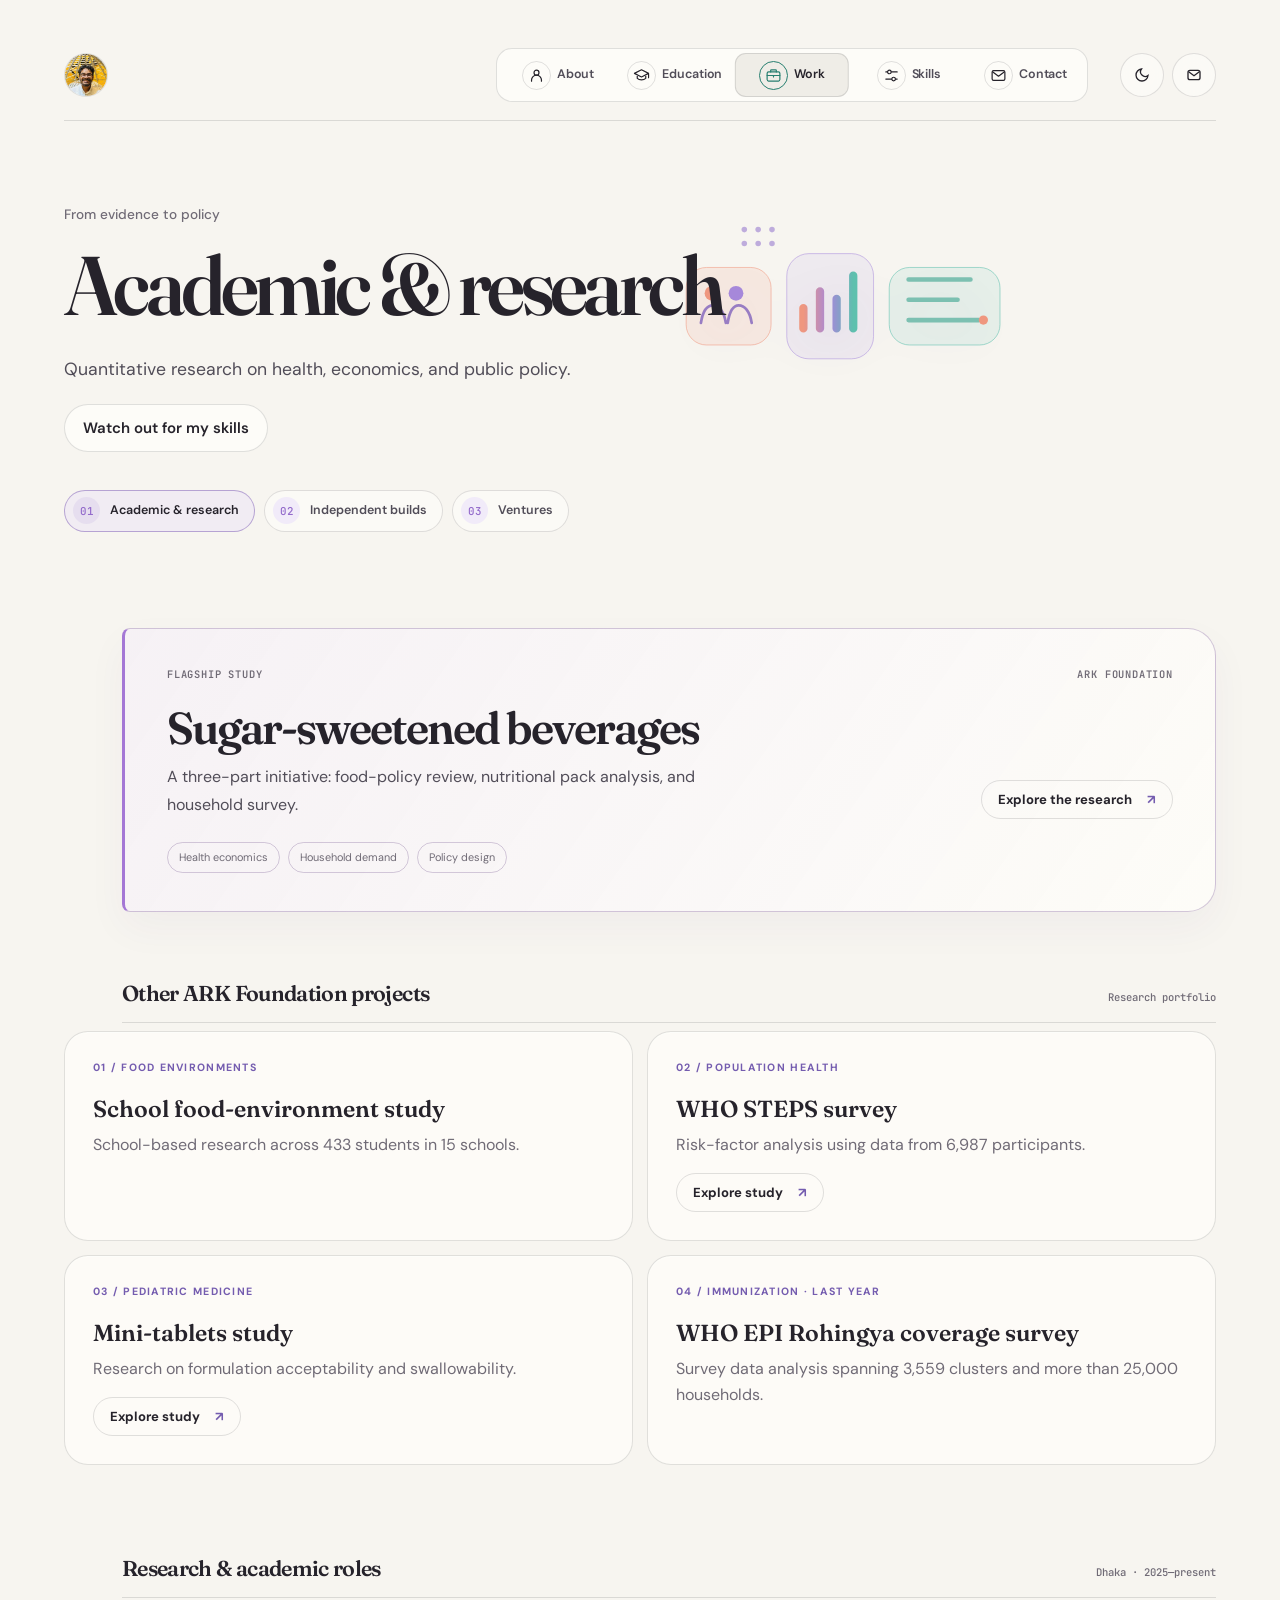
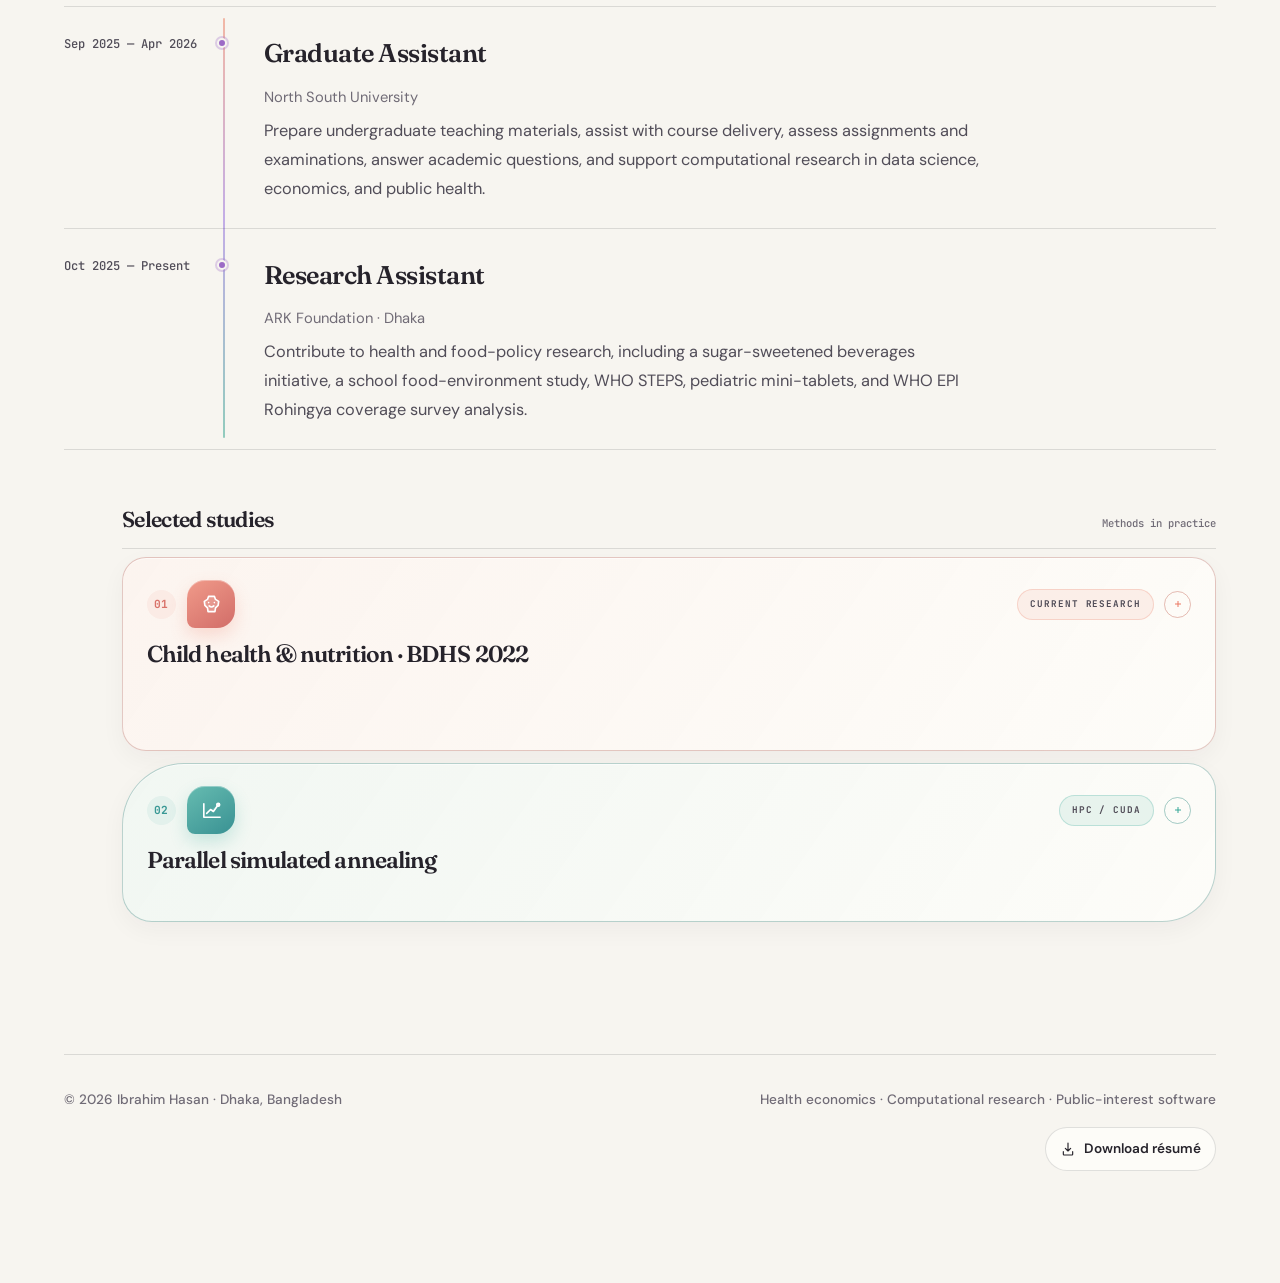
==== academic-research.html @ 45e768dc "Prepare portfolio for GitHub Pages" ====
<!DOCTYPE html>
<html lang="en" data-theme="light">
<head>
  <meta charset="UTF-8">
  <style>html{background-color:#f7f5f0}html[data-theme="dark"]{background-color:#17161a}</style>
  <script>try{const savedTheme=localStorage.getItem('ih_theme');if(savedTheme==='dark'||savedTheme==='light')document.documentElement.setAttribute('data-theme',savedTheme)}catch{}</script>
  <meta name="viewport" content="width=device-width, initial-scale=1.0">
  <title>Academic &amp; Research · Ibrahim Hasan</title>
  <meta name="description" content="Health economics, public policy research, academic roles, and selected computational studies by Ibrahim Hasan.">
  <meta name="author" content="Ibrahim Hasan">
  <link rel="preconnect" href="https://fonts.googleapis.com">
  <link rel="preconnect" href="https://fonts.gstatic.com" crossorigin>
  <link href="https://fonts.googleapis.com/css2?family=DM+Sans:ital,opsz,wght@0,9..40,400;0,9..40,500;0,9..40,600;0,9..40,700;0,9..40,800;1,9..40,500;1,9..40,700&family=Fraunces:ital,opsz,wght@0,9..144,400;0,9..144,500;0,9..144,600;1,9..144,400;1,9..144,500;1,9..144,600&family=JetBrains+Mono:wght@400;500&display=swap" rel="stylesheet">
  <link rel="stylesheet" href="css/style.css?v=7.18">
</head>
<body data-page="work">
  <div class="app-container">
    <header class="site-header">
      <div class="header-row">
        <div class="brand-mark">
          <img src="assets/ibrahim-hasan-avatar.jpg" alt="Ibrahim Hasan" width="44" height="44">
        </div>


        <nav class="site-nav" aria-label="Main navigation">
          <a class="site-nav-link" href="index.html" data-page-link="about"><svg class="nav-icon" viewBox="0 0 24 24" aria-hidden="true"><circle cx="12" cy="8" r="3.5"/><path d="M5 20v-1.5a7 7 0 0 1 14 0V20"/></svg><span>About</span></a>
          <a class="site-nav-link" href="education.html" data-page-link="education"><svg class="nav-icon" viewBox="0 0 24 24" aria-hidden="true"><path d="m2 9 10-5 10 5-10 5-10-5Zm4 2v5c3 3 9 3 12 0v-5m4-2v6"/></svg><span>Education</span></a>
          <a class="site-nav-link" href="work.html" data-page-link="work" aria-current="page"><svg class="nav-icon" viewBox="0 0 24 24" aria-hidden="true"><rect x="3" y="7" width="18" height="13" rx="2"/><path d="M8 7V5a1 1 0 0 1 1-1h6a1 1 0 0 1 1 1v2M3 12h18m-9 0v2"/></svg><span>Work</span></a>
          <a class="site-nav-link" href="skills.html" data-page-link="skills"><svg class="nav-icon" viewBox="0 0 24 24" aria-hidden="true"><path d="M4 7h16M4 17h16"/><circle cx="9" cy="7" r="2.5"/><circle cx="15" cy="17" r="2.5"/></svg><span>Skills</span></a>
          <a class="site-nav-link" href="contact.html" data-page-link="contact"><svg class="nav-icon" viewBox="0 0 24 24" aria-hidden="true"><rect x="3" y="5" width="18" height="14" rx="2"/><path d="m4 7 8 6 8-6"/></svg><span>Contact</span></a>
        </nav>

        <div class="header-actions">
          <!-- Theme Toggle -->
          <button id="theme-toggle" class="icon-btn" aria-label="Toggle visual theme" title="Toggle dark/light theme">
            <svg class="sun-icon" viewBox="0 0 24 24" width="16" height="16" fill="none" stroke="currentColor" stroke-width="2">
              <circle cx="12" cy="12" r="5"></circle>
              <line x1="12" y1="1" x2="12" y2="3"></line>
              <line x1="12" y1="21" x2="12" y2="23"></line>
              <line x1="4.22" y1="4.22" x2="5.64" y2="5.64"></line>
              <line x1="18.36" y1="18.36" x2="19.78" y2="19.78"></line>
              <line x1="1" y1="12" x2="3" y2="12"></line>
              <line x1="21" y1="12" x2="23" y2="12"></line>
              <line x1="4.22" y1="19.78" x2="5.64" y2="18.36"></line>
              <line x1="18.36" y1="5.64" x2="19.78" y2="4.22"></line>
            </svg>
            <svg class="moon-icon" viewBox="0 0 24 24" width="16" height="16" fill="none" stroke="currentColor" stroke-width="2">
              <path d="M21 12.79A9 9 0 1 1 11.21 3 7 7 0 0 0 21 12.79z"></path>
            </svg>
          </button>
<!-- Send Email -->
          <a class="icon-btn" href="mailto:ibrahimhasanzafar@gmail.com" title="Send an email" aria-label="Send an email">
            <svg viewBox="0 0 24 24" width="16" height="16" fill="none" stroke="currentColor" stroke-width="2" aria-hidden="true"><rect x="3" y="5" width="18" height="14" rx="3"></rect><path d="m4 7 8 6 8-6"></path></svg>
          </a>
        </div>
      </div>
    </header>
    <main>
      <section class="page-intro work-detail-intro">
        <p class="eyebrow">From evidence to policy</p>
        <h1>Academic &amp; <span>research</span></h1>
        <p>Quantitative research on health, economics, and public policy.</p>
        <a class="hero-profile-link page-step-source" href="skills.html" data-next-page><strong>Watch out for my skills</strong></a>
        <figure class="page-art work-detail-art work-detail-art--research" aria-hidden="true"><svg viewBox="0 0 390 250" focusable="false"><defs><linearGradient id="research-flow" x1="0" x2="1"><stop stop-color="#ee8b70"/><stop offset=".52" stop-color="#9b79d8"/><stop offset="1" stop-color="#49b9a5"/></linearGradient></defs><path class="detail-route" d="M35 127h92m20 0h91m20 0h91" fill="none" stroke="url(#research-flow)" stroke-width="3" stroke-linecap="round" stroke-dasharray="2 9"/><rect x="24" y="85" width="92" height="84" rx="22" fill="rgba(236,128,105,.13)" stroke="#ee8b70" stroke-opacity=".6"/><circle class="detail-node" cx="52" cy="113" r="8" fill="#ee8b70"/><circle class="detail-node detail-node--delay" cx="78" cy="113" r="8" fill="#9b79d8"/><path d="M40 145c2-13 7-19 13-19s12 6 14 19m2 0c2-13 6-19 12-19s12 6 14 19" fill="none" stroke="#8c6dbd" stroke-width="3" stroke-linecap="round"/><rect x="133" y="70" width="94" height="114" rx="24" fill="rgba(151,117,220,.1)" stroke="#9b79d8" stroke-opacity=".55"/><path d="M151 151v-22m18 22V111m18 40v-32m18 32V94" stroke="url(#research-flow)" stroke-width="9" stroke-linecap="round"/><rect x="244" y="85" width="120" height="84" rx="22" fill="rgba(73,185,165,.11)" stroke="#49b9a5" stroke-opacity=".6"/><path d="M265 142h76m-76-22h53m-53-22h67" stroke="#49a997" stroke-width="5" stroke-linecap="round" opacity=".78"/><circle cx="346" cy="142" r="5" fill="#ee8b70"/><g fill="#a58bd3" opacity=".78"><circle cx="87" cy="44" r="3"/><circle cx="102" cy="44" r="3"/><circle cx="117" cy="44" r="3"/><circle cx="87" cy="59" r="3"/><circle cx="102" cy="59" r="3"/><circle cx="117" cy="59" r="3"/></g></svg></figure>
        <nav class="work-jump" aria-label="Work areas"><a href="academic-research.html" aria-current="page"><span>01</span>Academic &amp; research</a><a href="independent-builds.html"><span>02</span>Independent builds</a><a href="ventures.html"><span>03</span>Ventures</a></nav>
      </section>

      <section class="content-section work-track work-track--research" id="academic-research" aria-labelledby="research-title">
          <article class="research-highlight">
          <div class="research-highlight-meta"><span>FLAGSHIP STUDY</span><span>ARK FOUNDATION</span></div>
          <div class="research-highlight-body"><div><h3>Sugar-sweetened beverages</h3><p>A three-part initiative: food-policy review, nutritional pack analysis, and household survey.</p></div><button class="feature-link open-modal-btn" data-modal="modal-ssb">Explore the research <span aria-hidden="true">↗</span></button></div>
          <div class="research-tags"><span>Health economics</span><span>Household demand</span><span>Policy design</span></div>
        </article>
        <section class="ark-workstreams" aria-labelledby="ark-workstreams-title">
          <div class="track-subheading"><h3 id="ark-workstreams-title">Other ARK Foundation projects</h3><span>Research portfolio</span></div>
          <div class="ark-workstreams-grid">
            <article class="ark-workstream"><span class="ark-workstream-index">01 / FOOD ENVIRONMENTS</span><h4>School food-environment study</h4><p>School-based research across 433 students in 15 schools.</p></article>
            <article class="ark-workstream"><span class="ark-workstream-index">02 / POPULATION HEALTH</span><h4>WHO STEPS survey</h4><p>Risk-factor analysis using data from 6,987 participants.</p><button class="feature-link open-modal-btn" data-modal="modal-steps">Explore study <span aria-hidden="true">↗</span></button></article>
            <article class="ark-workstream"><span class="ark-workstream-index">03 / PEDIATRIC MEDICINE</span><h4>Mini-tablets study</h4><p>Research on formulation acceptability and swallowability.</p><button class="feature-link open-modal-btn" data-modal="modal-minitablets">Explore study <span aria-hidden="true">↗</span></button></article>
            <article class="ark-workstream"><span class="ark-workstream-index">04 / IMMUNIZATION · LAST YEAR</span><h4>WHO EPI Rohingya coverage survey</h4><p>Survey data analysis spanning 3,559 clusters and more than 25,000 households.</p></article>
          </div>
        </section>
        <div class="track-subheading"><h3>Research &amp; academic roles</h3><span>Dhaka · 2025—present</span></div>
        <div class="trajectory-list work-timeline"><div class="trajectory-item"><span class="trajectory-period">Sep 2025 — Apr 2026</span><div><h3 class="trajectory-role">Graduate Assistant</h3><div class="trajectory-org">North South University</div><p class="trajectory-desc">Prepare undergraduate teaching materials, assist with course delivery, assess assignments and examinations, answer academic questions, and support computational research in data science, economics, and public health.</p></div></div>
<div class="trajectory-item"><span class="trajectory-period">Oct 2025 — Present</span><div><h3 class="trajectory-role">Research Assistant</h3><div class="trajectory-org">ARK Foundation · Dhaka</div><p class="trajectory-desc">Contribute to health and food-policy research, including a sugar-sweetened beverages initiative, a school food-environment study, WHO STEPS, pediatric mini-tablets, and WHO EPI Rohingya coverage survey analysis.</p></div></div></div>
        <div class="track-subheading"><h3>Selected studies</h3><span>Methods in practice</span></div>
        <div class="work-index work-index--single"><details class="work-reveal" data-work-reveal>
            <summary><span class="work-number">01</span><span class="work-icon"><svg viewBox="0 0 24 24" aria-hidden="true"><path d="M9 3.5h6l1.2 3.2 3.3 2.1-.6 4.2-2.7 2.5-.6 4H8.4l-.6-4-2.7-2.5-.6-4.2 3.3-2.1z"/><path d="M9 10h.01M15 10h.01M9.5 13.5c1.5 1.3 3.5 1.3 5 0"/></svg></span><span class="work-name">Child health &amp; nutrition · BDHS 2022</span><span class="work-kind">CURRENT RESEARCH</span><span class="work-plus" aria-hidden="true"></span></summary>
            <div class="work-reveal-panel"><div class="work-reveal-inner"><p>Current research analyzing 8,500+ child records from the 2022 Bangladesh Demographic and Health Survey, with anthropometric Z-scores validated against official benchmarks.</p><div class="work-reveal-foot"><span>R · Survey microdata · HAZ / WAZ / WHZ</span><span class="work-proof">8,500+ records</span></div></div></div>
          </details><details class="work-reveal" data-work-reveal>
            <summary><span class="work-number">02</span><span class="work-icon"><svg viewBox="0 0 24 24" aria-hidden="true"><path d="M4 19V5M4 19h17"/><path d="m7 15 4-4 3 2 5-7"/><circle cx="19" cy="6" r="1.5"/></svg></span><span class="work-name">Parallel simulated annealing</span><span class="work-kind">HPC / CUDA</span><span class="work-plus" aria-hidden="true"></span></summary>
            <div class="work-reveal-panel"><div class="work-reveal-inner"><p>Parallel optimization algorithms in C, OpenMP, and CUDA for combinatorial search, asynchronous cooling schedules, and multi-core GPU speedup benchmarks.</p><div class="work-reveal-foot"><span>C · OpenMP · CUDA</span><span>NSU</span></div></div></div>
          </details></div>
      </section>
      <footer class="site-footer">
        <div class="footer-meta">
          <span>© <span id="current-year">2026</span> Ibrahim Hasan · Dhaka, Bangladesh</span>
          <span>Health economics · Computational research · Public-interest software</span>
        </div>
        <a class="resume-download" href="assets/Ibrahim_Hasan_CV.pdf" download>
          <svg viewBox="0 0 24 24" width="16" height="16" fill="none" stroke="currentColor" stroke-width="1.75" stroke-linecap="round" stroke-linejoin="round" aria-hidden="true"><path d="M12 3v12m-4-4 4 4 4-4M5 16v4a1 1 0 0 0 1 1h12a1 1 0 0 0 1-1v-4"/></svg>
          <span>Download résumé</span>
        </a>
      </footer>

    </main>
  </div>
    <!-- Interactive Project & Research Modals -->
  <div class="modal-backdrop" id="modal-backdrop" aria-hidden="true">
    <div class="modal-dialog" role="dialog" aria-modal="true" aria-labelledby="modal-title">
      <button class="modal-close-btn" id="modal-close-btn" aria-label="Close dialog">&times;</button>
      <div class="modal-content-container" id="modal-dynamic-content">
        <!-- Injected dynamically via JavaScript -->
      </div>
    </div>
  </div>


  <!-- Toast Notification Container -->
  <div class="toast-container" id="toast-container" aria-live="polite"></div>
  <script src="js/main.js?v=6.2"></script>
</body>
</html>
---- css/style.css ----
/* Hallmark v2 · genre: editorial · built: the portfolio · redesign: restyle · modes: light+dark · signature: the research and project index */
/* Critique: use type and rules to connect the pages. Keep colour in artwork and interactive states. */
/* Hallmark · reworded "Choose a starting point." to "Explore my work" · the heading names the section. */
/* ==========================================================================
   Ibrahim Hasan — Portfolio Stylesheet
   Clinical, Minimalist, Low-Key Modern Editorial Aesthetic
   ========================================================================== */

/* --- Design Tokens & Variables --- */
:root {
  /* Color Palette - Dark Obsidian (Default) */
  --bg-primary: #08090d;
  --bg-surface: #0f1118;
  --bg-surface-elevated: #151822;
  --bg-hover: rgba(255, 255, 255, 0.04);
  
  --border-subtle: rgba(255, 255, 255, 0.08);
  --border-hover: rgba(255, 255, 255, 0.16);
  
  --ink-primary: #f8fafc;
  --ink-secondary: #cbd5e1;
  --ink-muted: #94a3b8;
  --ink-faint: #64748b;
  
  /* Clinical Accent Tones */
  --accent-blue: #38bdf8;
  --accent-emerald: #34d399;
  
  /* Typography Scale - Archivo Editorial Grotesk */
  --font-sans: 'Archivo', -apple-system, BlinkMacSystemFont, 'Segoe UI', Roboto, sans-serif;
  --font-mono: 'JetBrains Mono', ui-monospace, monospace;
  
  --text-display: clamp(2.85rem, 5.8vw, 4.25rem);
  --text-heading: 1.35rem;
  --text-subheading: 1.12rem;
  --text-body: 1.02rem;
  --text-small: 0.92rem;
  --text-micro: 0.85rem;
  
  /* Layout Sizing */
  --container-max: 720px;
  --radius-sm: 6px;
  --radius-md: 10px;
  --radius-full: 9999px;
  
  /* Springs & Transitions */
  --ease-spring: cubic-bezier(0.16, 1, 0.3, 1);
  --transition-fast: 150ms var(--ease-spring);
  --transition-normal: 240ms var(--ease-spring);
}

/* Light Theme Overrides */
[data-theme="light"] {
  --bg-primary: #f8fafc;
  --bg-surface: #ffffff;
  --bg-surface-elevated: #f1f5f9;
  --bg-hover: rgba(0, 0, 0, 0.035);
  
  --border-subtle: rgba(0, 0, 0, 0.08);
  --border-hover: rgba(0, 0, 0, 0.16);
  
  --ink-primary: #090d16;
  --ink-secondary: #334155;
  --ink-muted: #475569;
  --ink-faint: #64748b;
  
  --accent-blue: #0284c7;
  --accent-emerald: #059669;
}

/* --- Base & Reset --- */
*, *::before, *::after {
  box-sizing: border-box;
  margin: 0;
  padding: 0;
}

html {
  font-family: var(--font-sans);
  font-size: 16px;
  line-height: 1.6;
  scroll-behavior: smooth;
  background-color: var(--bg-primary);
  color: var(--ink-secondary);
  -webkit-font-smoothing: antialiased;
  -moz-osx-font-smoothing: grayscale;
}

body {
  min-height: 100vh;
  background-color: var(--bg-primary);
  color: var(--ink-secondary);
  transition: background-color var(--transition-normal), color var(--transition-normal);
  overflow-x: clip;
}

a {
  color: inherit;
  text-decoration: none;
  transition: color var(--transition-fast);
}

button {
  font-family: inherit;
  cursor: pointer;
  border: none;
  background: none;
}

code, pre {
  font-family: var(--font-mono);
}

/* --- Ambient Desktop Spotlight Layer (Emil Kowalski Widescreen Atmosphere) --- */
.ambient-spotlight {
  position: fixed;
  inset: 0;
  pointer-events: none;
  z-index: 0;
  background: radial-gradient(
    700px circle at var(--mouse-x, 50%) var(--mouse-y, 35%),
    rgba(56, 189, 248, 0.045),
    transparent 80%
  );
  opacity: 1;
  transition: opacity 300ms ease;
}

[data-theme="light"] .ambient-spotlight {
  background: radial-gradient(
    700px circle at var(--mouse-x, 50%) var(--mouse-y, 35%),
    rgba(2, 132, 199, 0.035),
    transparent 80%
  );
}

/* Single Focused Column Layout */
.app-container {
  max-width: var(--container-max);
  margin: 0 auto;
  padding: 44px 24px 96px;
  position: relative;
  z-index: 1;
}

/* --- Entrance Animation --- */
@keyframes entranceFade {
  from {
    opacity: 0;
    transform: translateY(8px);
  }
  to {
    opacity: 1;
    transform: translateY(0);
  }
}

/* --- Top Header --- */
.site-header {
  margin-bottom: 56px;
  padding-bottom: 24px;
  animation: entranceFade 0.4s var(--ease-spring) both;
}

.header-row {
  display: flex;
  align-items: center;
  justify-content: space-between;
  gap: 16px;
}

.brand-wrap {
  display: flex;
  align-items: center;
  gap: 12px;
}

.brand-name {
  font-size: var(--text-heading);
  font-weight: 700;
  color: var(--ink-primary);
  letter-spacing: -0.02em;
}

.status-pill {
  display: inline-flex;
  align-items: center;
  gap: 6px;
  padding: 5px 11px;
  border-radius: var(--radius-full);
  background: var(--bg-surface);
  border: 1px solid var(--border-subtle);
  font-size: var(--text-micro);
  font-weight: 500;
  color: var(--ink-muted);
  font-family: var(--font-sans);
}

.status-dot {
  width: 6px;
  height: 6px;
  border-radius: 50%;
  background-color: var(--accent-emerald);
  box-shadow: 0 0 8px var(--accent-emerald);
}

.header-actions {
  display: flex;
  align-items: center;
  gap: 8px;
}

.icon-btn {
  display: inline-flex;
  align-items: center;
  justify-content: center;
  width: 38px;
  height: 38px;
  border-radius: var(--radius-sm);
  color: var(--ink-secondary);
  background: var(--bg-surface);
  border: 1px solid var(--border-subtle);
  transition: color var(--transition-fast), background var(--transition-fast), border-color var(--transition-fast);
}

.icon-btn:hover {
  color: var(--ink-primary);
  background: var(--bg-hover);
  border-color: var(--border-hover);
}

/* Theme Toggle Icons */
[data-theme="dark"] .sun-icon { display: block; }
[data-theme="dark"] .moon-icon { display: none; }
[data-theme="light"] .sun-icon { display: none; }
[data-theme="light"] .moon-icon { display: block; }

/* --- Hero / Bio Section --- */
.hero-section {
  margin-bottom: 60px;
  animation: entranceFade 0.45s var(--ease-spring) both;
}

.hero-title {
  font-size: var(--text-display);
  font-weight: 800;
  color: var(--ink-primary);
  letter-spacing: -0.035em;
  line-height: 1.08;
  margin-bottom: 22px;
}

.hero-title .text-muted {
  color: var(--ink-muted);
}

.hero-bio {
  font-size: var(--text-subheading);
  line-height: 1.65;
  color: var(--ink-secondary);
  margin-bottom: 30px;
}

.hero-bio strong {
  color: var(--ink-primary);
  font-weight: 600;
}

/* Quick Platform Links Strip */
.platform-links-strip {
  display: flex;
  flex-wrap: wrap;
  gap: 8px;
}

.platform-pill {
  display: inline-flex;
  align-items: center;
  gap: 7px;
  padding: 7px 13px;
  border-radius: var(--radius-full);
  background: var(--bg-surface);
  border: 1px solid var(--border-subtle);
  font-size: var(--text-small);
  font-weight: 500;
  color: var(--ink-secondary);
  transition: color var(--transition-fast), border-color var(--transition-fast), background-color var(--transition-fast), transform var(--transition-fast);
  animation: entranceFade 0.45s var(--ease-spring) both;
}

.platform-pill:nth-child(1) { animation-delay: 40ms; }
.platform-pill:nth-child(2) { animation-delay: 80ms; }
.platform-pill:nth-child(3) { animation-delay: 120ms; }
.platform-pill:nth-child(4) { animation-delay: 160ms; }
.platform-pill:nth-child(5) { animation-delay: 200ms; }
.platform-pill:nth-child(6) { animation-delay: 240ms; }
.platform-pill:nth-child(7) { animation-delay: 280ms; }

.platform-pill:hover {
  color: var(--ink-primary);
  background: var(--bg-hover);
  border-color: var(--border-hover);
  transform: translateY(-1px);
}

.platform-pill svg {
  flex-shrink: 0;
  color: var(--ink-muted);
  transition: color var(--transition-fast);
}

.platform-pill:hover svg {
  color: var(--ink-primary);
}

/* --- Section Structure --- */
.content-section {
  margin-bottom: 60px;
}

.section-label {
  font-size: var(--text-heading);
  font-weight: 700;
  color: var(--ink-primary);
  letter-spacing: -0.02em;
  margin-bottom: 24px;
  display: flex;
  align-items: center;
  justify-content: space-between;
}

.section-label-sub {
  font-size: var(--text-small);
  font-weight: 400;
  color: var(--ink-muted);
  font-family: var(--font-sans);
}

/* --- Quiet List Layout (Works / Projects) --- */
.quiet-list {
  display: flex;
  flex-direction: column;
  gap: 16px;
  position: relative;
}

/* Sliding Hover Highlight Pill (Emil Kowalski Signature Magnetic Pill) */
.sliding-hover-pill {
  position: absolute;
  top: 0;
  left: 0;
  pointer-events: none;
  background: var(--bg-hover);
  border-radius: var(--radius-md);
  z-index: 0;
  opacity: 0;
  transition:
    transform 200ms cubic-bezier(0.16, 1, 0.3, 1),
    width 200ms cubic-bezier(0.16, 1, 0.3, 1),
    height 200ms cubic-bezier(0.16, 1, 0.3, 1),
    opacity 150ms ease;
  will-change: transform, width, height, opacity;
}

.has-magnetic-pill > .quiet-item:hover,
.has-magnetic-pill > .trajectory-item:hover,
.has-magnetic-pill > .channel-row:hover {
  background: transparent !important;
}

.quiet-item {
  padding: 16px 18px;
  margin: 0 -18px;
  border-radius: var(--radius-md);
  display: flex;
  flex-direction: column;
  gap: 10px;
  transition: background var(--transition-fast), transform var(--transition-fast);
  position: relative;
  z-index: 1;
  animation: entranceFade 0.5s var(--ease-spring) both;
}

.quiet-item:nth-child(1) { animation-delay: 60ms; }
.quiet-item:nth-child(2) { animation-delay: 120ms; }
.quiet-item:nth-child(3) { animation-delay: 180ms; }
.quiet-item:nth-child(4) { animation-delay: 240ms; }
.quiet-item:nth-child(5) { animation-delay: 300ms; }
.quiet-item:nth-child(6) { animation-delay: 360ms; }

.quiet-item:hover {
  background: var(--bg-hover);
}

.item-header {
  display: flex;
  align-items: baseline;
  justify-content: space-between;
  gap: 16px;
  flex-wrap: wrap;
}

.item-title-group {
  display: flex;
  align-items: baseline;
  gap: 10px;
  flex-wrap: wrap;
}

.item-title {
  font-size: 1.12rem;
  font-weight: 600;
  color: var(--ink-primary);
  letter-spacing: -0.015em;
}

.item-title-link {
  color: var(--ink-primary);
  display: inline-flex;
  align-items: center;
  gap: 6px;
}

.item-title-link:hover {
  color: var(--accent-blue);
}

.item-tag {
  font-family: var(--font-sans);
  font-size: var(--text-micro);
  font-weight: 500;
  color: var(--ink-muted);
}

.item-desc {
  font-size: var(--text-body);
  line-height: 1.6;
  color: var(--ink-secondary);
  max-width: 65ch;
}

.item-footer {
  display: flex;
  align-items: center;
  justify-content: space-between;
  gap: 12px;
  flex-wrap: wrap;
  margin-top: 4px;
}

.item-tech-row {
  display: flex;
  align-items: center;
  gap: 6px;
  flex-wrap: wrap;
}

.tech-dot-label {
  font-family: var(--font-sans);
  font-size: var(--text-micro);
  font-weight: 500;
  color: var(--ink-muted);
  background: var(--bg-surface);
  padding: 3px 8px;
  border-radius: var(--radius-sm);
  border: 1px solid var(--border-subtle);
}

.item-actions {
  display: flex;
  align-items: center;
  gap: 12px;
}

.link-btn {
  display: inline-flex;
  align-items: center;
  gap: 4px;
  font-size: var(--text-small);
  font-weight: 500;
  color: var(--accent-blue);
  transition: transform var(--transition-fast), color var(--transition-fast);
}

.link-btn:hover {
  color: var(--ink-primary);
  transform: translateX(2px);
}

.details-trigger {
  font-size: var(--text-small);
  font-weight: 500;
  color: var(--ink-muted);
  cursor: pointer;
  transition: color var(--transition-fast);
}

.details-trigger:hover {
  color: var(--ink-primary);
}

/* --- Trajectory / Timeline List --- */
.trajectory-list {
  display: flex;
  flex-direction: column;
  gap: 16px;
  position: relative;
}

.trajectory-item {
  padding: 14px 18px;
  margin: 0 -18px;
  border-radius: var(--radius-md);
  display: grid;
  grid-template-columns: 140px 1fr;
  gap: 20px;
  position: relative;
  z-index: 1;
  transition: background var(--transition-fast), transform var(--transition-fast);
  animation: entranceFade 0.5s var(--ease-spring) both;
}

.trajectory-item:nth-child(1) { animation-delay: 80ms; }
.trajectory-item:nth-child(2) { animation-delay: 160ms; }
.trajectory-item:nth-child(3) { animation-delay: 240ms; }
.trajectory-item:nth-child(4) { animation-delay: 320ms; }

.trajectory-item:hover {
  background: var(--bg-hover);
}

.trajectory-period {
  font-family: var(--font-sans);
  font-size: var(--text-small);
  font-weight: 500;
  color: var(--ink-muted);
  padding-top: 2px;
}

.trajectory-role {
  font-size: 1.05rem;
  font-weight: 600;
  color: var(--ink-primary);
  margin-bottom: 3px;
}

.trajectory-org {
  font-size: var(--text-small);
  color: var(--ink-muted);
  margin-bottom: 6px;
}

.trajectory-desc {
  font-size: var(--text-body);
  line-height: 1.55;
  color: var(--ink-secondary);
}

/* --- Discourse & Channels List --- */
.channel-row {
  padding: 14px 18px;
  margin: 0 -18px;
  border-radius: var(--radius-md);
  display: flex;
  align-items: center;
  justify-content: space-between;
  gap: 16px;
  position: relative;
  z-index: 1;
  transition: background var(--transition-fast), transform var(--transition-fast);
  animation: entranceFade 0.5s var(--ease-spring) both;
}

.channel-row:nth-child(1) { animation-delay: 60ms; }
.channel-row:nth-child(2) { animation-delay: 110ms; }
.channel-row:nth-child(3) { animation-delay: 160ms; }
.channel-row:nth-child(4) { animation-delay: 210ms; }
.channel-row:nth-child(5) { animation-delay: 260ms; }
.channel-row:nth-child(6) { animation-delay: 310ms; }

.channel-row:hover {
  background: var(--bg-hover);
}

.channel-info {
  display: flex;
  align-items: center;
  gap: 14px;
}

.channel-icon {
  width: 36px;
  height: 36px;
  border-radius: var(--radius-sm);
  background: var(--bg-surface);
  border: 1px solid var(--border-subtle);
  display: inline-flex;
  align-items: center;
  justify-content: center;
  color: var(--ink-secondary);
  flex-shrink: 0;
  transition: transform var(--transition-fast), color var(--transition-fast);
}

.channel-row:hover .channel-icon {
  color: var(--accent-blue);
  transform: scale(1.05);
}

.channel-text-wrap {
  display: flex;
  flex-direction: column;
}

.channel-name {
  font-size: var(--text-body);
  font-weight: 600;
  color: var(--ink-primary);
}

.channel-desc {
  font-size: var(--text-small);
  color: var(--ink-muted);
}

.channel-link-arrow {
  display: inline-flex;
  align-items: center;
  gap: 4px;
  font-family: var(--font-sans);
  font-size: var(--text-small);
  font-weight: 500;
  color: var(--ink-muted);
  transition: color var(--transition-fast), transform var(--transition-fast);
}

.channel-row:hover .channel-link-arrow {
  color: var(--accent-blue);
  transform: translateX(3px);
}

/* --- Tactile Active Press Physics (Emil Kowalski Signature) --- */
.icon-btn,
.platform-pill,
.copy-btn,
.link-btn,
.details-trigger {
  transition:
    transform 140ms cubic-bezier(0.16, 1, 0.3, 1),
    color var(--transition-fast),
    background var(--transition-fast),
    border-color var(--transition-fast);
}

.icon-btn:active,
.platform-pill:active,
.copy-btn:active {
  transform: scale(0.94);
  transition: transform 60ms cubic-bezier(0.2, 0, 0, 1);
}

.link-btn:active,
.details-trigger:active {
  transform: scale(0.97) translateX(1px);
}

#theme-toggle svg {
  transition: transform 300ms cubic-bezier(0.16, 1, 0.3, 1);
}

#theme-toggle:hover svg {
  transform: rotate(20deg) scale(1.1);
}

/* --- Contact & Footer --- */
.contact-section {
  padding-top: 32px;
  display: flex;
  flex-direction: column;
  gap: 24px;
  animation: entranceFade 0.5s var(--ease-spring) both;
}

.contact-header {
  display: flex;
  flex-direction: column;
  gap: 8px;
}

.contact-email-row {
  display: flex;
  align-items: center;
  gap: 14px;
  flex-wrap: wrap;
}

.email-address {
  font-family: var(--font-sans);
  font-size: 1.05rem;
  font-weight: 600;
  color: var(--ink-primary);
}

.email-address:hover {
  color: var(--accent-blue);
}

.copy-btn {
  display: inline-flex;
  align-items: center;
  gap: 8px;
  padding: 7px 14px;
  border-radius: var(--radius-sm);
  background: var(--bg-surface);
  border: 1px solid var(--border-subtle);
  font-size: var(--text-small);
  font-weight: 500;
  color: var(--ink-secondary);
}

.copy-btn:hover {
  color: var(--ink-primary);
  background: var(--bg-hover);
  border-color: var(--border-hover);
}

/* --- Morphing Copy-to-Clipboard Icon (Emil Kowalski Micro-Interaction) --- */
.copy-email-btn {
  position: relative;
  overflow: hidden;
}

.copy-email-btn .icon-copy {
  opacity: 1;
  transform: scale(1) rotate(0deg);
  transition:
    transform 220ms cubic-bezier(0.16, 1, 0.3, 1),
    opacity 160ms ease;
}

.copy-email-btn .icon-check {
  display: block;
  opacity: 0;
  transform: scale(0.2) rotate(-30deg);
  transition:
    transform 220ms cubic-bezier(0.16, 1, 0.3, 1),
    opacity 160ms ease;
}

.icon-btn.copy-email-btn .icon-copy,
.icon-btn.copy-email-btn .icon-check {
  position: absolute;
  top: 50%;
  left: 50%;
  margin-top: -8px;
  margin-left: -8px;
}

.copy-btn-icon-wrap {
  position: relative;
  width: 14px;
  height: 14px;
  display: inline-flex;
  align-items: center;
  justify-content: center;
  flex-shrink: 0;
}

.copy-btn-icon-wrap .icon-copy,
.copy-btn-icon-wrap .icon-check {
  position: absolute;
  top: 0;
  left: 0;
}

.copy-email-btn.copied .icon-copy {
  opacity: 0;
  transform: scale(0.2) rotate(30deg);
}

.copy-email-btn.copied .icon-check {
  opacity: 1;
  transform: scale(1) rotate(0deg);
}

.copy-email-btn.copied {
  border-color: rgba(52, 211, 153, 0.4);
  color: var(--accent-emerald);
}

.copy-btn-text {
  transition: color 200ms ease;
}

.footer-meta {
  display: flex;
  align-items: center;
  justify-content: space-between;
  gap: 16px;
  font-size: var(--text-micro);
  font-weight: 500;
  color: var(--ink-muted);
  font-family: var(--font-sans);
  margin-top: 16px;
  flex-wrap: wrap;
}

/* --- Modals (Clinical & Spring Physics) --- */
.modal-backdrop {
  position: fixed;
  inset: 0;
  background: rgba(4, 6, 10, 0.82);
  backdrop-filter: blur(10px);
  -webkit-backdrop-filter: blur(10px);
  z-index: 1000;
  display: none;
  align-items: center;
  justify-content: center;
  padding: 24px;
  opacity: 0;
  pointer-events: none;
  transition: opacity 220ms ease;
}

.modal-backdrop.active {
  display: flex;
  opacity: 1;
  pointer-events: auto;
}

.modal-dialog {
  background: var(--bg-surface);
  border: 1px solid var(--border-hover);
  border-radius: var(--radius-md);
  max-width: 600px;
  width: 100%;
  max-height: 85vh;
  overflow-y: auto;
  padding: 32px;
  position: relative;
  transform: scale(0.95) translateY(12px);
  opacity: 0;
  transition:
    transform 280ms cubic-bezier(0.16, 1, 0.3, 1),
    opacity 200ms ease;
  box-shadow: 0 24px 60px -12px rgba(0, 0, 0, 0.75);
}

.modal-backdrop.active .modal-dialog {
  transform: scale(1) translateY(0);
  opacity: 1;
}

.modal-close-btn {
  position: absolute;
  top: 20px;
  right: 20px;
  width: 32px;
  height: 32px;
  border-radius: var(--radius-sm);
  background: var(--bg-surface-elevated);
  border: 1px solid var(--border-subtle);
  color: var(--ink-secondary);
  font-size: 1.25rem;
  display: inline-flex;
  align-items: center;
  justify-content: center;
  line-height: 1;
  transition: color var(--transition-fast), border-color var(--transition-fast), background-color var(--transition-fast), transform var(--transition-fast);
}

.modal-close-btn:hover {
  color: var(--ink-primary);
  border-color: var(--border-hover);
}

.modal-content-container {
  display: flex;
  flex-direction: column;
  gap: 16px;
}

.modal-header-tag,
.modal-tag {
  font-family: var(--font-sans);
  font-size: var(--text-micro);
  font-weight: 600;
  color: var(--accent-blue);
  text-transform: uppercase;
  letter-spacing: 0.05em;
}

.modal-title {
  font-size: 1.35rem;
  font-weight: 700;
  color: var(--ink-primary);
  line-height: 1.3;
}

.modal-body-text {
  font-size: var(--text-body);
  color: var(--ink-secondary);
  line-height: 1.65;
}

.modal-section-title {
  font-size: 1rem;
  font-weight: 600;
  color: var(--ink-primary);
  margin-top: 8px;
}

.modal-bullets {
  list-style: disc inside;
  display: flex;
  flex-direction: column;
  gap: 8px;
  font-size: var(--text-body);
  color: var(--ink-secondary);
  line-height: 1.55;
}

.research-publications {
  list-style-position: outside;
  padding-inline-start: 1.25em;
}

.research-publications a {
  text-decoration: underline;
  text-underline-offset: .18em;
}

/* --- Diagram Design (cathrynlavery/diagram-design Standards) --- */
.methodology-diagram-wrap {
  margin: 18px 0;
  padding: 16px 18px;
  background: var(--bg-primary);
  border: 1px solid var(--border-subtle);
  border-radius: var(--radius-md);
  overflow-x: auto;
}

.diagram-header {
  display: flex;
  align-items: center;
  justify-content: space-between;
  margin-bottom: 14px;
  font-family: var(--font-mono);
  font-size: 0.72rem;
  letter-spacing: 0.08em;
  text-transform: uppercase;
  color: var(--ink-faint);
}

.diagram-header-tag {
  display: inline-flex;
  align-items: center;
  gap: 6px;
  color: var(--accent-blue);
  font-weight: 500;
}

.diagram-svg {
  display: block;
  width: 100%;
  height: auto;
  min-width: 480px;
}

/* --- Toast Notification --- */
.toast-container {
  position: fixed;
  bottom: 24px;
  right: 24px;
  z-index: 2000;
  pointer-events: none;
}

.toast {
  background: var(--bg-surface-elevated);
  color: var(--ink-primary);
  border: 1px solid var(--border-hover);
  padding: 10px 18px;
  border-radius: var(--radius-sm);
  font-size: var(--text-small);
  font-weight: 500;
  font-family: var(--font-sans);
  box-shadow: 0 12px 24px -6px rgba(0, 0, 0, 0.5);
  animation: toastFade 2.4s var(--ease-spring) forwards;
}

@keyframes toastFade {
  0% { opacity: 0; transform: translateY(12px); }
  15% { opacity: 1; transform: translateY(0); }
  80% { opacity: 1; transform: translateY(0); }
  100% { opacity: 0; transform: translateY(-8px); }
}

/* --- Responsive Adjustments --- */
@media (max-width: 640px) {
  .app-container {
    padding: 28px 16px 64px;
  }
  
  .trajectory-item {
    grid-template-columns: 1fr;
    gap: 6px;
    padding: 12px 0;
    margin: 0;
  }
  
  .quiet-item {
    padding: 14px 0;
    margin: 0;
  }
  
  .channel-row {
    padding: 12px 0;
    margin: 0;
    flex-direction: column;
    align-items: flex-start;
    gap: 8px;
  }
  
  .item-header {
    flex-direction: column;
    gap: 4px;
  }
}

@media (max-width: 520px) {
  .brand-name {
    white-space: nowrap;
    font-size: 1.15rem;
  }
  
  .status-pill {
    display: none;
  }

  .header-actions {
    gap: 6px;
  }

  .icon-btn {
    width: 34px;
    height: 34px;
  }

  .section-label {
    flex-direction: column;
    align-items: flex-start;
    gap: 4px;
  }

  .hero-title {
    font-size: 1.85rem;
    line-height: 1.12;
  }
  
  .hero-bio {
    font-size: 1.02rem;
  }
}

@media (prefers-reduced-motion: reduce) {
  *, *::before, *::after {
    animation-duration: 0.01ms !important;
    animation-iteration-count: 1 !important;
    transition-duration: 0.01ms !important;
  }
}

/* Research journal direction: quiet typography, open rows, one original ink sketch. */
:root {
  --bg-primary: #101513;
  --bg-surface: #171e1a;
  --bg-surface-elevated: #202823;
  --bg-hover: rgba(224, 232, 222, 0.045);
  --border-subtle: rgba(224, 232, 222, 0.14);
  --border-hover: rgba(224, 232, 222, 0.26);
  --ink-primary: #edf0e9;
  --ink-secondary: #c4cbc2;
  --ink-muted: #9ca79e;
  --ink-faint: #818c83;
  --accent-blue: #cda87c;
  --accent-emerald: #b7c9aa;
  --container-max: 1120px;
  --radius-sm: 5px;
  --radius-md: 8px;
  --font-display: Georgia, 'Times New Roman', serif;
}

[data-theme="light"] {
  --bg-primary: #f4f3ed;
  --bg-surface: #eaece5;
  --bg-surface-elevated: #e1e5dc;
  --bg-hover: rgba(31, 44, 36, 0.045);
  --border-subtle: rgba(31, 44, 36, 0.16);
  --border-hover: rgba(31, 44, 36, 0.3);
  --ink-primary: #1e2821;
  --ink-secondary: #3e4a40;
  --ink-muted: #657166;
  --ink-faint: #7b867c;
  --accent-blue: #8d5f3c;
  --accent-emerald: #4f6b50;
}

html,
body {
  overflow-x: clip;
}

html {
  background: var(--bg-primary);
}

body {
  background: var(--bg-primary);
}

.ambient-spotlight,
[data-theme="light"] .ambient-spotlight {
  display: none;
}

.app-container {
  max-width: var(--container-max);
  padding: 32px 40px 92px;
}

.site-header {
  margin-bottom: clamp(76px, 11vw, 138px);
  padding-bottom: 18px;
  border-bottom: 1px solid var(--border-subtle);
}

.brand-name {
  font-size: 1.12rem;
  letter-spacing: -0.04em;
}

.status-pill {
  background: transparent;
}

.hero-section {
  display: grid;
  grid-template-columns: minmax(0, 1.05fr) minmax(300px, 0.8fr);
  column-gap: clamp(44px, 9vw, 120px);
  align-items: end;
  margin-bottom: clamp(108px, 14vw, 168px);
}

.hero-title {
  grid-column: 1;
  grid-row: 1;
  max-width: 9.5em;
  margin: 0;
  font-family: var(--font-display);
  font-size: clamp(3.6rem, 7.1vw, 6.4rem);
  font-weight: 400;
  line-height: 0.91;
  letter-spacing: -0.065em;
  overflow-wrap: break-word;
  min-width: 0;
}

.hero-title .text-muted {
  color: var(--ink-muted);
}

.hero-bio {
  grid-column: 2;
  grid-row: 1;
  max-width: 42ch;
  margin: 0 0 5px;
  font-size: 1.08rem;
  line-height: 1.78;
}

.hero-bio strong {
  color: var(--ink-primary);
  font-weight: 600;
}

.platform-links-strip {
  grid-column: 1;
  grid-row: 2;
  align-self: center;
  margin-top: 35px;
  gap: 8px 18px;
}

.platform-pill {
  padding: 7px 0;
  border: 0;
  border-bottom: 1px solid transparent;
  border-radius: 0;
  background: transparent;
  transition: color var(--transition-fast), border-color var(--transition-fast), background-color var(--transition-fast), transform var(--transition-fast);
}

.platform-pill svg {
  color: var(--ink-muted);
}

.hero-sketch {
  grid-column: 2;
  grid-row: 2;
  align-self: center;
  justify-self: end;
  width: min(100%, 410px);
  margin: 18px 0 0;
  color: var(--ink-muted);
}

.hero-sketch svg {
  display: block;
  width: 100%;
  height: auto;
  overflow: visible;
}

.sketch-line,
.sketch-loop,
.sketch-arrow {
  fill: none;
  stroke: currentColor;
  stroke-width: 1.55;
  stroke-linecap: round;
  stroke-linejoin: round;
}

.sketch-faint { opacity: 0.44; }
.sketch-accent { stroke: var(--accent-blue); stroke-width: 1.8; }
.sketch-loop { stroke: var(--accent-blue); stroke-width: 1.55; }
.sketch-dash { stroke-dasharray: 1 7; opacity: 0.7; }
.sketch-point { fill: var(--ink-muted); }
.sketch-point-accent { fill: var(--accent-blue); }
.sketch-arrow { stroke: var(--accent-blue); stroke-width: 1.7; }

.content-section {
  margin-bottom: clamp(88px, 12vw, 144px);
}

.section-label {
  margin-bottom: 25px;
  padding-bottom: 16px;
  border-bottom: 1px solid var(--border-subtle);
  font-size: clamp(1.35rem, 2.2vw, 1.7rem);
  letter-spacing: -0.045em;
}

.section-label-sub {
  font-family: var(--font-sans);
  font-size: 0.83rem;
  color: var(--ink-muted);
}

.quiet-list {
  display: flex;
  flex-direction: column;
  gap: 0;
}

.sliding-hover-pill {
  border-block: 1px solid var(--border-subtle);
  border-radius: 0;
  background: transparent;
}

.quiet-item {
  margin: 0;
  padding: 25px 0 27px;
  border-top: 1px solid var(--border-subtle);
  border-radius: 0;
  background: transparent;
  gap: 13px;
  transition: border-color var(--transition-fast), background-color var(--transition-fast);
}

.quiet-item:first-of-type {
  border-top: 0;
  padding-top: 4px;
}

.item-header {
  align-items: flex-start;
  gap: 20px;
}

.item-title-group {
  align-items: baseline;
  gap: 8px 18px;
}

.item-title {
  font-size: 1.22rem;
  line-height: 1.35;
  letter-spacing: -0.035em;
  font-weight: 600;
}

.item-title-link {
  gap: 9px;
}

.item-tag {
  font-size: 0.84rem;
  color: var(--ink-muted);
}

.item-desc {
  max-width: 74ch;
  font-size: 0.98rem;
  line-height: 1.72;
}

.item-footer {
  margin-top: 3px;
}

.item-tech-row {
  gap: 7px 16px;
}

.tech-dot-label {
  padding: 0;
  border: 0;
  border-radius: 0;
  background: transparent;
  color: var(--ink-muted);
  font-size: 0.8rem;
}

.details-trigger {
  padding: 4px 0 4px 8px;
  color: var(--accent-blue);
  text-underline-offset: 4px;
}

.link-btn {
  color: var(--accent-blue);
}

.trajectory-list {
  gap: 0;
}

.trajectory-item {
  padding: 24px 0;
  margin: 0;
  border-top: 1px solid var(--border-subtle);
  border-radius: 0;
  grid-template-columns: 170px minmax(0, 1fr);
  gap: 30px;
  background: transparent;
}

.trajectory-item:last-child {
  border-bottom: 1px solid var(--border-subtle);
}

.trajectory-period {
  font-family: var(--font-mono);
  font-size: 0.76rem;
  color: var(--accent-blue);
}

.trajectory-role {
  font-size: 1.12rem;
  letter-spacing: -0.02em;
}

.trajectory-desc {
  max-width: 72ch;
  line-height: 1.7;
}

#channels .quiet-list {
  display: grid;
  grid-template-columns: repeat(2, minmax(0, 1fr));
  column-gap: 38px;
}

.channel-row {
  margin: 0;
  padding: 20px 0;
  border-top: 1px solid var(--border-subtle);
  border-radius: 0;
  background: transparent;
  align-items: flex-start;
  transition: color var(--transition-fast), border-color var(--transition-fast);
}

.channel-row:first-of-type {
  border-top: 0;
}

.channel-row:nth-last-child(-n + 2) {
  border-bottom: 1px solid var(--border-subtle);
}

.channel-info {
  align-items: flex-start;
  gap: 13px;
}

.channel-icon {
  width: 32px;
  height: 32px;
  border: 0;
  background: transparent;
  color: var(--accent-blue);
}

.channel-text-wrap {
  gap: 3px;
}

.channel-name {
  font-size: 1rem;
  line-height: 1.45;
}

.channel-desc {
  max-width: 38ch;
  font-size: 0.86rem;
  line-height: 1.55;
}

.channel-link-arrow {
  font-size: 0.8rem;
  white-space: nowrap;
  color: var(--ink-muted);
}

.contact-section {
  padding: 30px 0 0;
  border-top: 1px solid var(--border-subtle);
  gap: 22px;
  background: transparent;
}

.contact-section .section-label {
  border: 0;
  padding: 0;
  margin: 0;
  font-family: var(--font-display);
  font-size: clamp(2.5rem, 5vw, 4rem);
  font-weight: 400;
  letter-spacing: -0.055em;
}

.contact-section .item-desc {
  max-width: 60ch;
}

.email-address {
  font-size: clamp(1.15rem, 2.4vw, 1.6rem);
  letter-spacing: -0.025em;
}

.footer-meta {
  padding-top: 17px;
  border-top: 1px solid var(--border-subtle);
}

.icon-btn,
.copy-btn,
.platform-pill {
  transition-property: color, background-color, border-color, transform;
}

.modal-close-btn {
  transition: color var(--transition-fast), background-color var(--transition-fast), border-color var(--transition-fast), transform var(--transition-fast);
}

:focus-visible {
  outline: 2px solid var(--accent-blue);
  outline-offset: 4px;
}

@media (hover: hover) {
  .quiet-item:hover,
  .trajectory-item:hover {
    background: var(--bg-hover);
  }

  .channel-row:hover .channel-name,
  .channel-row:hover .channel-link-arrow,
  .link-btn:hover,
  .details-trigger:hover {
    color: var(--accent-blue);
  }

  .platform-pill:hover {
    border-color: var(--accent-blue);
    background: transparent;
    color: var(--ink-primary);
  }
}

@media (max-width: 800px) {
  .app-container {
    padding-inline: 26px;
  }

  .site-header {
    margin-bottom: 72px;
  }

  .hero-section {
    grid-template-columns: minmax(0, 1fr) minmax(250px, 0.8fr);
    column-gap: 36px;
  }

  .hero-title {
    font-size: clamp(3.2rem, 8vw, 5rem);
  }

  .hero-bio {
    font-size: 1rem;
  }

  .platform-links-strip {
    grid-column: 1 / -1;
    grid-row: 2;
    margin-top: 28px;
  }

  .hero-sketch {
    display: none;
  }
}

@media (max-width: 640px) {
  .app-container {
    padding: 22px 18px 58px;
  }

  .site-header {
    margin-bottom: 62px;
  }

  .hero-section {
    grid-template-columns: minmax(0, 1fr);
    gap: 22px;
    margin-bottom: 64px;
  }

  .hero-title,
  .hero-bio,
  .platform-links-strip {
    grid-column: 1;
    grid-row: auto;
  }

  .hero-title {
    font-size: clamp(2.25rem, 8.8vw, 3.25rem);
    line-height: 0.93;
  }

  .hero-bio {
    max-width: 56ch;
    margin: 0;
  }

  .platform-links-strip {
    margin-top: 0;
    gap: 7px;
  }

  .platform-pill {
    padding: 7px 0;
    font-size: 0.82rem;
  }

  .hero-sketch {
    display: block;
    grid-column: 1;
    grid-row: auto;
    justify-self: end;
    width: min(88%, 350px);
    margin-top: -8px;
  }

  .content-section {
    margin-bottom: 88px;
  }

  .section-label {
    align-items: baseline;
    gap: 18px;
    font-size: 1.27rem;
  }

  .section-label-sub {
    font-size: 0.74rem;
    text-align: end;
  }

  .item-header {
    flex-direction: row;
    align-items: flex-start;
  }

  .item-title-group {
    flex-direction: column;
    align-items: flex-start;
    gap: 5px;
  }

  .item-title {
    font-size: 1.12rem;
  }

  .item-desc {
    font-size: 0.95rem;
  }

  .item-tech-row {
    gap: 6px 12px;
  }

  .trajectory-item {
    grid-template-columns: minmax(0, 1fr);
    gap: 7px;
    padding: 20px 0;
  }

  #channels .quiet-list {
    grid-template-columns: minmax(0, 1fr);
  }

  .channel-row,
  .channel-row:nth-last-child(-n + 2) {
    border-bottom: 0;
  }

  .channel-row:last-child {
    border-bottom: 1px solid var(--border-subtle);
  }

  .channel-link-arrow {
    align-self: center;
  }

  .contact-email-row {
    align-items: flex-start;
  }

  .footer-meta {
    align-items: flex-start;
    flex-direction: column;
    gap: 7px;
  }
}

@media (max-width: 420px) {
  .brand-name {
    font-size: 1rem;
  }

  .status-pill {
    display: none;
  }

  .header-actions {
    gap: 5px;
  }

  .icon-btn {
    width: 34px;
    height: 34px;
  }

  .hero-title {
    font-size: clamp(2.25rem, 9vw, 2.65rem);
  }

  .section-label {
    align-items: flex-start;
    flex-direction: column;
    gap: 3px;
  }

  .channel-row {
    gap: 8px;
  }

  .channel-link-arrow {
    font-size: 0.73rem;
  }
}

/* --- Visual project gallery --- */
.works-heading .section-label { margin-bottom: 18px; }
.work-filters { display: flex; gap: 8px; margin: 0 0 22px; }
.work-filter {
  display: inline-flex;
  align-items: center;
  gap: 9px;
  padding: 7px 11px;
  border: 1px solid var(--border-subtle);
  color: var(--ink-muted);
  font-size: .78rem;
  border-radius: 999px;
  transition: color var(--transition-fast), border-color var(--transition-fast), background-color var(--transition-fast);
}
.work-filter span { font: 500 .67rem var(--font-mono); opacity: .7; }
.work-filter:hover, .work-filter.is-active { color: var(--ink-primary); border-color: var(--border-hover); background: var(--bg-hover); }
.project-gallery { display: grid; grid-template-columns: repeat(2, minmax(0, 1fr)); gap: 16px; }
.project-gallery [hidden] { display: none !important; }
.project-tile { min-width: 0; border: 1px solid var(--border-subtle); background: var(--bg-surface); overflow: hidden; transition: border-color var(--transition-normal), transform var(--transition-normal); }
.project-tile:hover { border-color: var(--border-hover); transform: translateY(-3px); }
.project-tile--wide { grid-column: 1 / -1; }
.project-art { height: 174px; padding: 15px 16px 12px; position: relative; overflow: hidden; color: #eef1e9; background: #182722; font-family: var(--font-mono); }
.project-tile--wide .project-art { height: 220px; }
.art-topline, .art-bottomline { display: flex; align-items: center; justify-content: space-between; gap: 12px; position: absolute; left: 16px; right: 16px; font-size: 9px; letter-spacing: .12em; color: rgba(240,244,232,.58); }
.art-topline { top: 14px; }
.art-bottomline { bottom: 12px; padding-top: 9px; border-top: 1px solid rgba(240,244,232,.2); }
.techpulse-art { background: #1d2d29; }
.techpulse-layout { height: 100%; display: grid; grid-template-columns: 1.3fr .7fr; gap: 22px; align-items: center; padding: 19px 8% 16px; }
.techpulse-lead { display: grid; gap: 9px; }
.art-kicker { color: #b8a77e; font-size: 9px; letter-spacing: .16em; }
.techpulse-lead i { width: 38%; height: 48px; background: linear-gradient(140deg, #b8a77e, #5d7969 60%, #34433e); opacity: .7; }
.techpulse-lead b { font: 500 clamp(1.15rem, 3vw, 1.8rem)/1.08 Georgia, serif; letter-spacing: -.035em; }
.art-rule { width: 75%; border-top: 1px solid rgba(240,244,232,.25); }
.techpulse-stack { display: grid; gap: 9px; }
.techpulse-stack i { height: 36px; border: 1px solid rgba(240,244,232,.23); background: linear-gradient(90deg, rgba(237,231,210,.10) 24%, transparent 24%); }
.techpulse-stack i:nth-child(2) { width: 86%; }
.techpulse-stack i:nth-child(3) { width: 72%; }
.kori-art { background: #283328; }
.kori-orbit { position: absolute; left: 50%; top: 51%; border: 1px solid rgba(230,221,192,.35); border-radius: 50%; transform: translate(-50%,-50%) rotate(-28deg); }
.kori-orbit-one { width: 180px; height: 78px; }
.kori-orbit-two { width: 140px; height: 108px; transform: translate(-50%,-50%) rotate(36deg); border-color: rgba(176,193,159,.4); }
.kori-core { position: absolute; left: 50%; top: 51%; display: grid; place-items: center; width: 44px; height: 44px; border: 1px solid rgba(235,231,210,.7); border-radius: 50%; transform: translate(-50%,-50%); color: #f3e9cf; font: 24px Georgia,serif; }
.kori-caption { position: absolute; right: 17px; bottom: 41px; font-size: 9px; line-height: 1.5; color: rgba(240,244,232,.7); text-align: right; }
.document-art { background: #292923; }
.doc-flow { position: absolute; inset: 45px 0 30px; display: flex; align-items: center; justify-content: center; gap: 15px; }
.doc-sheet, .doc-output { width: 90px; height: 82px; padding: 9px; display: flex; flex-direction: column; gap: 6px; background: #e4ddc8; color: #26312a; transform: rotate(-4deg); }
.doc-sheet span { font: 16px Georgia,serif; }
.doc-sheet i, .doc-output i { display: block; height: 3px; background: rgba(38,49,42,.26); }
.doc-sheet i:nth-of-type(2) { width: 75%; }
.flow-arrow { color: #c8b98e; font: 18px var(--font-sans); }
.doc-output { transform: rotate(3deg); background: #34463d; color: #e9e5d8; }
.doc-output b { font: 23px Georgia,serif; color: #d9ca9e; }
.doc-output span { font-size: 7px; letter-spacing: .13em; }
.epaper-art { background: #24302a; }
.paper-spread { position: absolute; inset: 42px 0 28px; display: flex; align-items: center; justify-content: center; gap: 5px; }
.paper-page { width: 102px; height: 89px; padding: 10px; display: flex; flex-direction: column; gap: 6px; background: #e8e2d2; color: #263029; transform: rotate(-3deg); box-shadow: 0 8px 22px rgba(0,0,0,.16); }
.paper-page b { font: 11px Georgia,serif; border-bottom: 1px solid #9e9a8e; padding-bottom: 4px; }
.paper-page i { height: 4px; background: #c6c0b0; }
.paper-page i:nth-of-type(2) { width: 72%; }
.paper-page-side { transform: rotate(3deg) translateY(5px); background: #ded8c9; }
.research-art { background: #202d29; }
.research-flow { position: absolute; inset: 0 17px; display: flex; align-items: center; justify-content: center; gap: 9px; }
.research-flow div { display: grid; gap: 8px; min-width: 76px; padding: 10px 9px; border: 1px solid rgba(240,244,232,.27); background: rgba(8,18,14,.18); }
.research-flow span { color: #b8a77e; font-size: 8px; }
.research-flow b { color: rgba(240,244,232,.88); font: 12px var(--font-sans); }
.research-flow > i { width: 13px; border-top: 1px solid #b8a77e; }
.thesis-art { background: #282d2a; }
.sample-stat { position: absolute; left: 19px; top: 50%; display: flex; align-items: center; gap: 13px; transform: translateY(-50%); }
.sample-stat b { color: #e9e5d8; font: 38px/1 var(--font-sans); letter-spacing: -.06em; }
.sample-stat b span { color: #b8a77e; font-size: 25px; }
.sample-stat > span { color: rgba(240,244,232,.65); font: 9px/1.45 var(--font-mono); }
.sample-bars { position: absolute; left: 20px; right: 20px; bottom: 38px; height: 17px; display: flex; align-items: end; gap: 4px; opacity: .65; }
.sample-bars i { flex: 1; height: 35%; background: #b8a77e; }
.project-tile-body { padding: 15px 16px 13px; }
.project-eyebrow { display: flex; align-items: center; justify-content: space-between; gap: 8px; color: var(--ink-muted); font: 9px/1.4 var(--font-mono); letter-spacing: .035em; }
.project-eyebrow span:first-child { color: var(--accent-emerald); }
.project-tile h3 { margin-top: 11px; color: var(--ink-primary); font-size: 1.08rem; line-height: 1.25; letter-spacing: -.03em; }
.project-tile p { margin-top: 7px; max-width: 52ch; color: var(--ink-secondary); font-size: .85rem; line-height: 1.55; }
.project-tile-foot { margin-top: 14px; padding-top: 10px; border-top: 1px solid var(--border-subtle); display: flex; align-items: center; justify-content: space-between; gap: 8px; color: var(--ink-muted); font-size: .71rem; }
.project-tile-foot a, .project-tile-foot button { color: var(--accent-blue); font-size: .73rem; text-align: right; }
.project-dual-links > span:last-child { display: flex; gap: 10px; }
.project-proof { color: var(--ink-secondary); font: 9px var(--font-mono); }
.project-tile--research .project-art { height: 154px; }
.other-work { margin-top: 22px; border-top: 1px solid var(--border-subtle); border-bottom: 1px solid var(--border-subtle); }
.other-work summary { display: flex; justify-content: space-between; gap: 12px; padding: 13px 0; color: var(--ink-primary); cursor: pointer; font-size: .86rem; list-style-position: inside; }
.other-work summary span { color: var(--ink-muted); font-size: .75rem; }
.other-work-content { display: grid; grid-template-columns: repeat(2,minmax(0,1fr)); gap: 18px 28px; padding: 8px 0 22px; }
.other-work-content h3 { margin-bottom: 5px; color: var(--ink-primary); font-size: .83rem; }
.other-work-content p { margin-top: 5px; color: var(--ink-muted); font-size: .76rem; line-height: 1.55; }
.work-filter:focus-visible, .project-tile a:focus-visible, .other-work summary:focus-visible { outline: 2px solid var(--accent-blue); outline-offset: 3px; }
@media (max-width: 620px) {
  .project-gallery { grid-template-columns: 1fr; gap: 12px; }
  .project-tile--wide { grid-column: auto; }
  .project-tile--wide .project-art, .project-art { height: 174px; }
  .project-tile--research .project-art { height: 154px; }
  .work-filters { gap: 5px; }
  .work-filter { padding: 7px 9px; font-size: .72rem; }
  .project-eyebrow { font-size: 8px; }
  .other-work-content { grid-template-columns: 1fr; gap: 13px; }
  .other-work summary span { font-size: .68rem; }
}
@media (max-width: 760px) {
  .hero-title { font-size: clamp(2.35rem, 6.9vw, 3.1rem); line-height: .98; }
}
@media (prefers-reduced-motion: reduce) {
  .project-tile, .work-filter { transition: none; }
  .project-tile:hover { transform: none; }
}

/* --- Quiet, tactile portfolio pass --- */
:root {
  --bg-primary: #f5f2e9;
  --bg-surface: #eeeade;
  --bg-surface-elevated: #e6e1d3;
  --bg-hover: rgba(34, 55, 42, .055);
  --border-subtle: rgba(34, 55, 42, .17);
  --border-hover: rgba(34, 55, 42, .38);
  --ink-primary: #1d3026;
  --ink-secondary: #47564a;
  --ink-muted: #68766a;
  --ink-faint: #8a9587;
  --accent-blue: #b86143;
  --accent-emerald: #647d5d;
  --container-max: 1050px;
  --ease-spring: cubic-bezier(.22, 1, .36, 1);
  --transition-fast: 190ms var(--ease-spring);
  --transition-normal: 360ms var(--ease-spring);
}
[data-theme="light"] {
  --bg-primary: #f5f2e9;
  --bg-surface: #eeeade;
  --bg-surface-elevated: #e6e1d3;
  --bg-hover: rgba(34, 55, 42, .055);
  --border-subtle: rgba(34, 55, 42, .17);
  --border-hover: rgba(34, 55, 42, .38);
  --ink-primary: #1d3026;
  --ink-secondary: #47564a;
  --ink-muted: #68766a;
  --ink-faint: #8a9587;
  --accent-blue: #b86143;
  --accent-emerald: #647d5d;
}
[data-theme="dark"] {
  --bg-primary: #17211b;
  --bg-surface: #202c24;
  --bg-surface-elevated: #2b392f;
  --bg-hover: rgba(234, 232, 212, .06);
  --border-subtle: rgba(234, 232, 212, .16);
  --border-hover: rgba(234, 232, 212, .36);
  --ink-primary: #f0eddf;
  --ink-secondary: #d0d2bf;
  --ink-muted: #a2ae9f;
  --ink-faint: #829082;
  --accent-blue: #e19a72;
  --accent-emerald: #b4c99a;
}

.app-container { max-width: 1050px; padding: 30px clamp(22px, 5vw, 64px) 84px; }
.site-header { margin-bottom: clamp(64px, 9vw, 112px); }
.hero-section { grid-template-columns: minmax(0, 1.1fr) minmax(260px, .75fr); column-gap: clamp(40px, 8vw, 100px); margin-bottom: clamp(86px, 12vw, 132px); }
.hero-title { font-size: clamp(3.5rem, 7vw, 6.1rem); }
.hero-deck { grid-column: 2; grid-row: 1; align-self: end; max-width: 26ch; margin: 0 0 3px; color: var(--ink-muted); font: 500 clamp(1rem, 1.5vw, 1.2rem)/1.6 var(--font-sans); }
.hero-about { grid-column: 2; grid-row: 2; align-self: end; margin-top: 20px; }
.hero-about summary { display: flex; align-items: center; justify-content: space-between; gap: 12px; padding: 9px 0; border-bottom: 1px solid var(--border-subtle); color: var(--ink-primary); cursor: pointer; font-size: .82rem; list-style: none; }
.hero-about summary::-webkit-details-marker, .portfolio-summary::-webkit-details-marker, .work-reveal summary::-webkit-details-marker { display: none; }
.hero-about summary span { color: var(--ink-muted); font-size: .73rem; }
.hero-about[open] .hero-bio { margin: 12px 0 0; font-size: .9rem; line-height: 1.65; }
.platform-links-strip { grid-column: 1 / -1; grid-row: 2; gap: 7px; align-self: end; margin-top: 14px; }
.platform-pill { width: 37px; height: 37px; justify-content: flex-start; overflow: hidden; padding: 0 10px; border-color: transparent; background: transparent; transition: width var(--transition-normal), color var(--transition-fast), border-color var(--transition-fast), background-color var(--transition-fast); }
.platform-pill span { opacity: 0; white-space: nowrap; transform: translateX(-5px); transition: opacity var(--transition-fast), transform var(--transition-normal); }
.platform-pill:hover, .platform-pill:focus-visible { width: auto; border-color: var(--border-subtle); background: var(--bg-surface); }
.platform-pill:hover span, .platform-pill:focus-visible span { opacity: 1; transform: translateX(0); }
.hero-sketch { width: min(90%, 360px); margin-left: auto; opacity: .8; }
.content-section { margin-bottom: clamp(70px, 10vw, 110px); }

.work-heading-line { display: flex; align-items: center; justify-content: space-between; gap: 20px; margin-bottom: 20px; padding-bottom: 12px; border-bottom: 1px solid var(--border-subtle); }
.eyebrow, .feature-meta, .work-number, .work-kind, .art-note { font: 500 .66rem/1.4 var(--font-mono); letter-spacing: .08em; text-transform: uppercase; }
.eyebrow { color: var(--ink-muted); }
.ssb-feature { display: grid; grid-template-columns: minmax(0, 1.12fr) minmax(270px, .88fr); min-height: 320px; border: 1px solid var(--border-subtle); background: var(--bg-surface); overflow: hidden; }
.ssb-feature-art { position: relative; min-height: 320px; overflow: hidden; background: #e7e2d3; color: #345140; }
[data-theme="dark"] .ssb-feature-art { background: #29382e; color: #d9d2b7; }
.ssb-feature-art svg { width: 100%; height: 100%; min-height: 320px; display: block; }
.diagram-orbit, .diagram-tick { fill: none; stroke: currentColor; stroke-width: 1.4; vector-effect: non-scaling-stroke; }
.package-cap { stroke-width: 1.7; }
.package-label { fill: rgba(184, 97, 67, .12); stroke: var(--accent-blue); }
.package-mark { stroke-width: 2; opacity: .65; }
.diagram-orbit { stroke-dasharray: 2 8; opacity: .6; }
.diagram-orbit-b { stroke-dasharray: 1 6; }
.diagram-node { fill: var(--accent-emerald); stroke: #f5f2e9; stroke-width: 2; }
.node-b { fill: var(--accent-blue); }
.diagram-label { fill: currentColor; font: 9px var(--font-mono); letter-spacing: 1px; opacity: .75; }
.art-note { position: absolute; bottom: 16px; left: 19px; color: currentColor; opacity: .7; }
.ssb-feature-copy { display: flex; flex-direction: column; justify-content: center; align-items: flex-start; padding: clamp(22px, 4vw, 42px); }
.feature-meta { display: flex; flex-wrap: wrap; gap: 8px 20px; color: var(--ink-muted); font-size: .6rem; }
.ssb-feature-copy h2 { margin-top: 27px; color: var(--ink-primary); font: 400 clamp(2rem, 4vw, 3rem)/1.02 var(--font-display); letter-spacing: -.055em; }
.ssb-feature-copy p { max-width: 34ch; margin-top: 13px; color: var(--ink-secondary); font-size: .9rem; line-height: 1.65; }
.feature-link { display: inline-flex; align-items: center; gap: 15px; margin-top: 21px; padding: 8px 0; border-bottom: 1px solid var(--border-subtle); color: var(--ink-primary); font-size: .82rem; transition: gap var(--transition-normal), color var(--transition-fast); }
.feature-link:hover { gap: 22px; color: var(--accent-blue); }
.feature-link span { color: var(--accent-blue); }
.ssb-feature:hover .diagram-orbit-a, .ssb-feature:focus-within .diagram-orbit-a { animation: orbitDash 1.8s linear infinite; }
.ssb-feature:hover .diagram-node, .ssb-feature:focus-within .diagram-node { animation: nodeBreathe 1.6s ease-in-out infinite alternate; }
@keyframes orbitDash { to { stroke-dashoffset: -34; } }
@keyframes nodeBreathe { to { transform: scale(1.55); transform-box: fill-box; transform-origin: center; } }

.work-index-heading { display: flex; align-items: baseline; justify-content: space-between; gap: 16px; margin: clamp(42px, 7vw, 72px) 0 11px; }
.work-index-heading h2 { color: var(--ink-primary); font: 400 1.25rem var(--font-display); letter-spacing: -.03em; }
.work-index-heading > span { color: var(--ink-muted); font-size: .72rem; }
.work-index { border-top: 1px solid var(--border-subtle); }
.work-reveal { border-bottom: 1px solid var(--border-subtle); }
.work-reveal summary { display: grid; grid-template-columns: 38px 1fr minmax(120px, auto) 18px; align-items: center; gap: 12px; min-height: 62px; cursor: pointer; list-style: none; }
.work-number { color: var(--accent-emerald); }
.work-name { color: var(--ink-primary); font-size: .98rem; letter-spacing: -.015em; transition: color var(--transition-fast), transform var(--transition-normal); }
.work-kind { color: var(--ink-muted); text-align: right; font-size: .58rem; }
.work-plus { width: 17px; height: 17px; position: relative; justify-self: end; border: 1px solid var(--border-subtle); border-radius: 50%; transition: transform var(--transition-normal), background-color var(--transition-normal), border-color var(--transition-fast); }
.work-plus::before, .work-plus::after { content: ""; position: absolute; left: 50%; top: 50%; width: 6px; height: 1px; background: var(--ink-muted); transform: translate(-50%,-50%); }
.work-plus::after { transform: translate(-50%,-50%) rotate(90deg); transition: transform var(--transition-normal); }
.work-reveal summary:hover .work-name, .work-reveal[open] .work-name { color: var(--accent-blue); transform: translateX(3px); }
.work-reveal summary:hover .work-plus, .work-reveal[open] .work-plus { border-color: var(--accent-blue); background: var(--bg-hover); }
.work-reveal[open] .work-plus::after { transform: translate(-50%,-50%) rotate(0); }
.work-reveal-panel { display: grid; grid-template-rows: 0fr; opacity: 0; transition: grid-template-rows var(--transition-normal), opacity var(--transition-fast); }
.work-reveal-panel > .work-reveal-inner { overflow: hidden; }
.work-reveal[open] .work-reveal-panel { grid-template-rows: 1fr; opacity: 1; }
.work-reveal-inner { padding: 0 38px 22px 50px; }
.work-reveal-inner p { max-width: 67ch; color: var(--ink-secondary); font-size: .88rem; line-height: 1.65; }
.work-reveal-foot { display: flex; align-items: center; justify-content: space-between; gap: 12px; margin-top: 13px; color: var(--ink-muted); font: .68rem var(--font-mono); }
.work-reveal-foot a { display: inline-block; margin-left: 12px; color: var(--accent-blue); font: 500 .73rem var(--font-sans); }
.work-proof { color: var(--ink-primary); }
.portfolio-disclosure { border-top: 1px solid var(--border-subtle); }
.portfolio-summary { min-height: 58px; margin: 0; padding: 12px 0; justify-content: space-between; gap: 12px; cursor: pointer; list-style: none; }
.portfolio-summary > span:first-child { color: var(--ink-primary); font: 400 1.24rem var(--font-display); }
.portfolio-summary .section-label-sub { font-size: .76rem; transition: color var(--transition-fast); }
.portfolio-summary:hover .section-label-sub { color: var(--accent-blue); }
.portfolio-disclosure[open] .trajectory-list, .portfolio-disclosure[open] .quiet-list { animation: revealIn 360ms var(--ease-spring) both; }
@keyframes revealIn { from { opacity: 0; transform: translateY(7px); } to { opacity: 1; transform: translateY(0); } }
.contact-section { padding-top: 6px; }
.contact-header .section-label { font: 400 1.5rem var(--font-display); }
.contact-header .item-desc { font-size: .88rem; }
.footer-meta { margin-top: 40px; }

@media (max-width: 760px) {
  .hero-section { grid-template-columns: 1fr; gap: 17px; margin-bottom: 68px; }
  .hero-title { grid-column: 1; grid-row: 1; font-size: clamp(2.35rem, 6.9vw, 3.1rem); line-height: .98; }
  .hero-deck { grid-column: 1; grid-row: 2; }
  .hero-about { grid-column: 1; grid-row: 3; margin-top: 2px; }
  .platform-links-strip { grid-column: 1; grid-row: 4; margin-top: 4px; }
  .hero-sketch { display: none; }
  .ssb-feature { grid-template-columns: 1fr; }
  .ssb-feature-art, .ssb-feature-art svg { min-height: 245px; height: 245px; }
  .ssb-feature-copy { padding: 24px 22px 27px; }
  .ssb-feature-copy h2 { margin-top: 17px; }
}
@media (max-width: 520px) {
  .app-container { padding-inline: 19px; }
  .work-heading-line { margin-bottom: 14px; }
  .eyebrow { font-size: .55rem; }
  .ssb-feature-art, .ssb-feature-art svg { min-height: 205px; height: 205px; }
  .feature-meta { font-size: .54rem; }
  .ssb-feature-copy h2 { font-size: 2.1rem; }
  .ssb-feature-copy p { font-size: .84rem; }
  .work-index-heading { margin-top: 42px; }
  .work-reveal summary { grid-template-columns: 27px 1fr 16px; min-height: 58px; gap: 8px; }
  .work-kind { display: none; }
  .work-name { font-size: .9rem; }
  .work-number { font-size: .58rem; }
  .work-reveal-inner { padding: 0 12px 19px 35px; }
  .work-reveal-foot { align-items: flex-start; flex-direction: column; line-height: 1.55; }
  .work-reveal-foot a:first-child { margin-left: 0; }
  .portfolio-summary { align-items: flex-start; flex-direction: column; }
  .portfolio-summary .section-label-sub { font-size: .7rem; }
  .platform-pill { width: 34px; height: 34px; padding-inline: 9px; }
}
@media (prefers-reduced-motion: reduce) {
  .ssb-feature:hover .diagram-orbit-a, .ssb-feature:focus-within .diagram-orbit-a,
  .ssb-feature:hover .diagram-node, .ssb-feature:focus-within .diagram-node { animation: none; }
  .work-reveal-panel, .work-name, .work-plus, .feature-link { transition: none; }
}

/* Softer, more personal finishes */
:root { --radius-sm: 10px; --radius-md: 16px; }
.hero-deck { display: grid; gap: 8px; max-width: 30ch; }
.hero-greeting { color: var(--ink-primary); font-weight: 600; letter-spacing: -.025em; }
.hero-focus { color: var(--ink-muted); font-size: .88em; line-height: 1.55; }
.ssb-feature { border-radius: 26px; box-shadow: 0 14px 40px rgba(31, 47, 36, .045); transition: border-color var(--transition-normal), box-shadow var(--transition-normal), transform var(--transition-normal); }
.ssb-feature:hover { border-color: var(--border-hover); box-shadow: 0 22px 54px rgba(31, 47, 36, .09); transform: translateY(-2px); }
.ssb-feature-art { border-radius: 25px 0 0 25px; }
.feature-link { border: 1px solid var(--border-subtle); border-radius: 999px; padding: 10px 16px; }
.feature-link:hover { border-color: var(--border-hover); }
.platform-pill { border-radius: 999px; }
.platform-pill:hover, .platform-pill:focus-visible { box-shadow: 0 5px 16px rgba(31, 47, 36, .07); }
.hero-about summary { border: 1px solid var(--border-subtle); border-radius: 999px; padding: 11px 15px; transition: background-color var(--transition-fast), border-color var(--transition-fast); }
.hero-about summary:hover { border-color: var(--border-hover); background: var(--bg-surface); }
.hero-about[open] summary { border-radius: 16px; }
.work-reveal { border: 1px solid var(--border-subtle); border-radius: 17px; margin-top: 8px; padding-inline: 15px; transition: background-color var(--transition-fast), border-color var(--transition-fast); }
.work-reveal:hover, .work-reveal[open] { border-color: var(--border-hover); background: var(--bg-surface); }
.work-index { border-top: 0; }
.work-plus { width: 25px; height: 25px; }
.portfolio-disclosure { border-top: 1px solid var(--border-subtle); border-radius: 18px; padding-inline: 16px; }
.hero-sketch { filter: drop-shadow(0 7px 12px rgba(31, 47, 36, .05)); }
@media (max-width: 760px) {
  .ssb-feature-art { border-radius: 25px 25px 0 0; }
  .hero-deck { max-width: 34ch; }
}
@media (prefers-reduced-motion: reduce) {
  .ssb-feature { transition: none; }
  .ssb-feature:hover { transform: none; }
}

/* Small static pages with a persistent, instantly available wayfinding rail. */
.site-header { margin-bottom: clamp(34px, 5vw, 58px); }
.header-row { gap: 14px; }
.site-nav { display: flex; align-items: center; justify-content: center; gap: 4px; flex: 1; }
.site-nav-link { display: inline-flex; align-items: center; justify-content: center; min-height: 38px; padding: 0 14px; border: 1px solid transparent; border-radius: 999px; color: var(--ink-muted); font-size: .78rem; transition: color var(--transition-fast), background-color var(--transition-fast), border-color var(--transition-fast), transform var(--transition-fast); }
.site-nav-link:hover { color: var(--ink-primary); background: var(--bg-surface); border-color: var(--border-subtle); transform: translateY(-1px); }
.site-nav-link:focus-visible { outline: 2px solid var(--accent-blue); outline-offset: 3px; }
body[data-page="about"] [data-page-link="about"],
body[data-page="work"] [data-page-link="work"],
body[data-page="education"] [data-page-link="education"],
body[data-page="channels"] [data-page-link="channels"] { color: var(--ink-primary); background: var(--bg-surface); border-color: var(--border-subtle); }
.page-intro { max-width: 720px; margin: 0 0 clamp(48px, 8vw, 82px); }
.page-intro .eyebrow { margin-bottom: 19px; }
.page-intro h1 { color: var(--ink-primary); font: 400 clamp(3rem, 7vw, 5.7rem)/.98 var(--font-display); letter-spacing: -.065em; }
.page-intro h1 span { color: var(--ink-muted); }
.page-intro > p:last-child { max-width: 46ch; margin-top: 20px; color: var(--ink-muted); font-size: 1rem; line-height: 1.65; }
body[data-page] main { animation: pageArrive 520ms var(--ease-spring) both; }
@keyframes pageArrive { from { opacity: .45; transform: translateY(8px); } to { opacity: 1; transform: translateY(0); } }
body[data-page="about"] .hero-section { margin-bottom: clamp(52px, 8vw, 84px); }
body[data-page="education"] .content-section { margin-bottom: 0; }
body[data-page="channels"] .content-section { margin-bottom: 0; }
body[data-page="work"] .content-section { margin-bottom: 0; }
.portfolio-disclosure { border-top: 0; padding-inline: 0; }
.portfolio-summary { min-height: auto; margin-bottom: 18px; padding: 0 0 16px; border-bottom: 1px solid var(--border-subtle); }
@media (max-width: 760px) {
  .header-row { flex-wrap: wrap; }
  .brand-wrap { flex: 1 1 auto; }
  .site-nav { order: 3; flex: 1 0 100%; justify-content: flex-start; overflow-x: auto; padding: 4px 0 2px; scrollbar-width: none; }
  .site-nav::-webkit-scrollbar { display: none; }
  .site-nav-link { min-height: 36px; padding-inline: 13px; white-space: nowrap; }
}
@media (max-width: 420px) {
  .brand-name { font-size: 1rem; }
  .status-pill { font-size: .6rem; }
  .header-actions { gap: 6px; }
  .site-nav { justify-content: space-between; }
  .site-nav-link { padding-inline: 11px; font-size: .74rem; }
}
@media (prefers-reduced-motion: reduce) {
  .site-nav-link { transition: none; }
  .site-nav-link:hover { transform: none; }
  body[data-page] main { animation: none; }
}

/* A small, coherent icon language and original illustration details. */
.brand-wrap { gap: 10px; }
.brand-mark { display: grid; width: 30px; height: 30px; place-items: center; flex: 0 0 30px; border: 1px solid color-mix(in srgb, var(--accent-blue) 38%, transparent); border-radius: 50%; background: color-mix(in srgb, var(--accent-blue) 10%, transparent); color: var(--accent-blue); }
.brand-mark svg { width: 15px; height: 15px; fill: none; stroke: currentColor; stroke-width: 1.15; stroke-linecap: round; stroke-linejoin: round; }
.site-nav-link { gap: 8px; }
.site-nav-link svg { width: 16px; height: 16px; flex: 0 0 16px; fill: none; stroke: currentColor; stroke-width: 1.65; stroke-linecap: round; stroke-linejoin: round; transition: transform var(--transition-normal), color var(--transition-fast); }
.site-nav-link:hover svg, .site-nav-link[aria-current="page"] svg { color: var(--accent-blue); }
.site-nav-link:hover svg { transform: translateY(-1px) scale(1.06); }
.ssb-feature-art { isolation: isolate; background-image: radial-gradient(ellipse at 28% 40%, rgba(184, 97, 67, .11), transparent 47%), linear-gradient(135deg, #e9e6d9, #e4e6dc); }
[data-theme="dark"] .ssb-feature-art { background-image: radial-gradient(ellipse at 28% 40%, rgba(225, 154, 114, .12), transparent 47%), linear-gradient(135deg, #29382e, #25332b); }
.ssb-feature-art::before { position: absolute; z-index: -1; inset: 0; content: ""; background-image: linear-gradient(rgba(65, 82, 66, .055) 1px, transparent 1px), linear-gradient(90deg, rgba(65, 82, 66, .055) 1px, transparent 1px); background-size: 28px 28px; mask-image: radial-gradient(ellipse at center, #000 15%, transparent 82%); pointer-events: none; }
.ssb-feature-art svg { position: relative; z-index: 1; }
.ssb-feature-art .diagram-orbit { opacity: .76; transition: opacity var(--transition-normal), stroke-width var(--transition-normal); }
.ssb-feature:hover .ssb-feature-art .diagram-orbit { opacity: 1; stroke-width: 1.8; }
.work-reveal summary { grid-template-columns: 32px 36px minmax(0, 1fr) minmax(120px, auto) 25px; }
.work-number { display: grid; place-items: center; width: 30px; height: 30px; border-radius: 50%; background: color-mix(in srgb, var(--accent-emerald) 13%, transparent); font-size: .62rem; }
.work-icon { display: grid; width: 32px; height: 32px; place-items: center; border: 1px solid var(--border-subtle); border-radius: 12px; background: var(--bg-primary); color: var(--accent-blue); transition: border-color var(--transition-normal), color var(--transition-fast), background-color var(--transition-fast), transform var(--transition-normal); }
.work-icon svg { width: 17px; height: 17px; fill: none; stroke: currentColor; stroke-width: 1.55; stroke-linecap: round; stroke-linejoin: round; }
.work-reveal summary:hover .work-icon, .work-reveal[open] .work-icon { transform: rotate(-4deg) scale(1.06); border-color: color-mix(in srgb, var(--accent-blue) 48%, var(--border-subtle)); background: color-mix(in srgb, var(--accent-blue) 9%, var(--bg-primary)); }
.work-reveal summary:hover .work-icon svg, .work-reveal[open] .work-icon svg { animation: iconNod 420ms var(--ease-spring) both; }
.channel-icon { display: grid; width: 40px; height: 40px; flex: 0 0 40px; place-items: center; border: 1px solid var(--border-subtle); border-radius: 50%; background: var(--bg-surface); color: var(--accent-blue); transition: transform var(--transition-normal), border-color var(--transition-fast), background-color var(--transition-fast); }
.channel-icon svg { transition: transform var(--transition-normal); }
.channel-row:hover .channel-icon { transform: translateY(-2px); border-color: color-mix(in srgb, var(--accent-blue) 45%, var(--border-subtle)); background: color-mix(in srgb, var(--accent-blue) 10%, var(--bg-surface)); }
.channel-row:hover .channel-icon svg { transform: rotate(-5deg) scale(1.08); }
.channel-row:hover .channel-name { color: var(--accent-blue); }
.channel-row:hover .channel-link-arrow { color: var(--ink-primary); }
.hero-sketch .sketch-loop { transform-box: fill-box; transform-origin: center; animation: sketchOrbit 9s ease-in-out infinite; }
.hero-sketch .sketch-point-accent { transform-box: fill-box; transform-origin: center; animation: sketchPulse 3.2s ease-in-out infinite; }
@keyframes iconNod { 0% { transform: rotate(0); } 48% { transform: rotate(9deg); } 100% { transform: rotate(0); } }
@keyframes sketchOrbit { 0%, 100% { transform: rotate(0) scale(1); } 50% { transform: rotate(3deg) scale(1.025); } }
@keyframes sketchPulse { 0%, 100% { opacity: .75; transform: scale(1); } 50% { opacity: 1; transform: scale(1.28); } }
@media (max-width: 760px) {
  .work-reveal summary { grid-template-columns: 28px 34px minmax(0, 1fr) 23px; }
  .work-kind { display: none; }
  .work-number { width: 27px; height: 27px; }
  .work-icon { width: 30px; height: 30px; }
  .channel-icon { width: 38px; height: 38px; flex-basis: 38px; }
}
@media (max-width: 420px) {
  .site-nav { gap: 2px; }
  .site-nav-link { gap: 6px; padding-inline: 9px; font-size: .72rem; }
}
@media (prefers-reduced-motion: reduce) {
  .site-nav-link svg, .work-icon, .work-icon svg, .channel-icon, .channel-icon svg, .ssb-feature-art .diagram-orbit { transition: none; animation: none; }
  .site-nav-link:hover svg, .work-reveal summary:hover .work-icon, .work-reveal[open] .work-icon, .channel-row:hover .channel-icon { transform: none; }
  .hero-sketch .sketch-loop, .hero-sketch .sketch-point-accent { animation: none; }
}

/* Editorial color system: let each project own a distinct visual tone. */
.hero-section { isolation: isolate; }
.hero-section::before { position: absolute; z-index: -1; top: -55px; right: -65px; width: min(48vw, 550px); aspect-ratio: 1; border-radius: 44% 56% 58% 42% / 50% 42% 58% 50%; content: ""; background: radial-gradient(circle at 28% 31%, rgba(255, 152, 125, .56), transparent 32%), radial-gradient(circle at 68% 35%, rgba(141, 118, 255, .44), transparent 33%), radial-gradient(circle at 58% 72%, rgba(71, 199, 180, .32), transparent 36%); filter: blur(22px); opacity: .64; animation: heroBloom 14s ease-in-out infinite alternate; }
[data-theme="dark"] .hero-section::before { opacity: .42; }
.hero-sketch { color: #64756f; filter: drop-shadow(0 16px 25px rgba(104, 92, 177, .13)); }
.sketch-accent, .sketch-loop, .sketch-arrow { stroke: #e57965; }
.sketch-loop { stroke: #8c78ed; }
.sketch-point-accent { fill: #36aa9c; }
.sketch-point { fill: #bd8068; }
.sketch-dash { stroke: #67a89b; }
@keyframes heroBloom { 0% { border-radius: 44% 56% 58% 42% / 50% 42% 58% 50%; transform: translate3d(0, 0, 0) rotate(-5deg) scale(.96); } 100% { border-radius: 59% 41% 43% 57% / 42% 57% 43% 58%; transform: translate3d(-10px, 12px, 0) rotate(6deg) scale(1.04); } }

/* Project index becomes a visual catalog with interaction-led detail. */
.work-index { display: grid; grid-template-columns: repeat(2, minmax(0, 1fr)); gap: 14px; border: 0; }
.work-reveal { --tile-accent: #ec7b65; --tile-wash: rgba(236, 123, 101, .13); position: relative; isolation: isolate; min-width: 0; min-height: 184px; margin: 0; padding: 16px 19px 15px; overflow: hidden; border: 1px solid color-mix(in srgb, var(--tile-accent) 25%, var(--border-subtle)); border-radius: 25px 25px 25px 56px; background: radial-gradient(circle at var(--pointer-x, 90%) var(--pointer-y, 8%), color-mix(in srgb, var(--tile-accent) 17%, transparent), transparent 42%), linear-gradient(145deg, color-mix(in srgb, var(--tile-accent) 11%, var(--bg-surface)), var(--bg-surface) 78%); box-shadow: 0 7px 22px rgba(38, 46, 61, .035); transition: border-color 300ms var(--ease-spring), box-shadow 360ms var(--ease-spring), transform 360ms var(--ease-spring), background-color 240ms var(--ease-spring); }
.work-reveal:nth-child(2) { --tile-accent: #36a798; border-radius: 42px 24px 30px 24px; }
.work-reveal:nth-child(3) { --tile-accent: #7387f5; border-radius: 24px 44px 24px 32px; }
.work-reveal:nth-child(4) { --tile-accent: #a176db; border-radius: 30px 24px 48px 24px; }
.work-reveal:nth-child(5) { --tile-accent: #e37c9b; border-radius: 44px 24px 24px 36px; }
.work-reveal:nth-child(6) { --tile-accent: #6ba581; border-radius: 24px 36px 24px 46px; }
.work-reveal:nth-child(7) { --tile-accent: #d49a42; border-radius: 38px 24px 42px 24px; }
.work-reveal:nth-child(8) { --tile-accent: #bd81d0; border-radius: 24px 44px 30px 24px; }
.work-reveal::before { position: absolute; z-index: -1; top: -68px; right: -46px; width: 190px; aspect-ratio: 1; border: 1px solid color-mix(in srgb, var(--tile-accent) 25%, transparent); border-radius: 50%; content: ""; box-shadow: 0 0 0 18px color-mix(in srgb, var(--tile-accent) 4%, transparent), 0 0 0 38px color-mix(in srgb, var(--tile-accent) 3%, transparent); opacity: .9; transition: transform 700ms var(--ease-spring), opacity 320ms var(--ease-spring); }
.work-reveal:first-child { grid-column: span 2; min-height: 205px; }
.work-reveal:hover, .work-reveal:focus-within, .work-reveal[open] { border-color: color-mix(in srgb, var(--tile-accent) 58%, var(--border-subtle)); background-color: var(--bg-surface); box-shadow: 0 20px 40px color-mix(in srgb, var(--tile-accent) 14%, transparent); transform: translateY(-4px); }
.work-reveal:hover::before, .work-reveal:focus-within::before, .work-reveal[open]::before { transform: translate(-16px, 12px) scale(1.12); opacity: 1; }
.work-reveal summary { position: relative; z-index: 1; grid-template-columns: 30px 42px minmax(0, 1fr) 27px; grid-template-rows: auto auto; gap: 12px 10px; align-content: start; min-height: 102px; }
.work-number { grid-column: 1; grid-row: 1; width: 29px; height: 29px; color: var(--tile-accent); background: color-mix(in srgb, var(--tile-accent) 13%, var(--bg-surface)); }
.work-icon { grid-column: 2; grid-row: 1; width: 40px; height: 40px; border-color: color-mix(in srgb, var(--tile-accent) 29%, var(--border-subtle)); border-radius: 15px; background: color-mix(in srgb, var(--tile-accent) 12%, var(--bg-surface)); color: var(--tile-accent); }
.work-icon svg { width: 21px; height: 21px; }
.work-name { grid-column: 1 / 4; grid-row: 2; align-self: end; max-width: 34ch; font: 500 clamp(1.05rem, 1.8vw, 1.35rem)/1.15 var(--font-display); letter-spacing: -.035em; }
.work-kind { grid-column: 3; grid-row: 1; align-self: center; justify-self: end; padding: 6px 10px; border: 1px solid color-mix(in srgb, var(--tile-accent) 25%, transparent); border-radius: 999px; color: var(--tile-accent); font-size: .57rem; }
.work-plus { grid-column: 4; grid-row: 1; width: 27px; height: 27px; border-color: color-mix(in srgb, var(--tile-accent) 35%, var(--border-subtle)); color: var(--tile-accent); }
.work-plus::before, .work-plus::after { background: var(--tile-accent); }
.work-reveal-inner { position: relative; z-index: 1; padding: 8px 4px 5px; }
.work-reveal-inner p { max-width: 62ch; }
.work-reveal-foot { padding-top: 13px; border-top: 1px solid color-mix(in srgb, var(--tile-accent) 22%, var(--border-subtle)); }
.work-reveal-foot a { color: var(--tile-accent); }
.work-index-heading { margin-top: clamp(38px, 6vw, 60px); }
.work-index-heading > span { display: inline-flex; align-items: center; gap: 8px; }
.work-index-heading > span::after { content: "↗"; color: var(--accent-blue); font-size: 1rem; }

/* Scroll entrances are applied by JS only when motion is available. */
.scroll-reveal { opacity: 0; transform: translateY(18px) scale(.99); transition: opacity 620ms var(--ease-spring), transform 720ms var(--ease-spring); }
.scroll-reveal.is-visible { opacity: 1; transform: translateY(0) scale(1); }
.work-reveal.scroll-reveal, .channel-row.scroll-reveal, .trajectory-item.scroll-reveal { transition: opacity 620ms var(--ease-spring), transform 720ms var(--ease-spring), border-color 240ms var(--ease-spring), box-shadow 340ms var(--ease-spring), background-color 240ms var(--ease-spring); }
.work-reveal { --pointer-x: 90%; --pointer-y: 8%; }
.work-reveal::after, .ssb-feature::after { position: absolute; z-index: 0; inset: 0; border-radius: inherit; content: ""; pointer-events: none; background: radial-gradient(360px circle at var(--pointer-x, 90%) var(--pointer-y, 8%), color-mix(in srgb, var(--tile-accent, #a477ff) 9%, transparent), transparent 68%); opacity: 0; transition: opacity 300ms ease; }
.work-reveal:hover::after, .work-reveal:focus-within::after, .ssb-feature:hover::after, .ssb-feature:focus-within::after { opacity: 1; }

/* Give every page its own visual signature rather than repeating the sketch. */
body[data-page="about"] .hero-sketch { display: none; }
body[data-page="about"] .hero-section::before { top: -80px; right: -20px; width: min(44vw, 470px); opacity: .48; }
body[data-page="education"] .trajectory-list { position: relative; }
body[data-page="education"] .trajectory-list::before { position: absolute; top: 12px; bottom: 12px; left: 159px; width: 2px; border-radius: 2px; content: ""; background: linear-gradient(#ec7b65, #a176db 38%, #36a798 72%, #d49a42); opacity: .65; }
body[data-page="education"] .trajectory-item { position: relative; transition: transform var(--transition-normal), background-color var(--transition-fast); }
body[data-page="education"] .trajectory-item::before { position: absolute; top: 29px; left: 153px; width: 13px; height: 13px; border: 3px solid var(--bg-primary); border-radius: 50%; content: ""; background: var(--accent-blue); box-shadow: 0 0 0 2px color-mix(in srgb, var(--accent-blue) 35%, transparent); }
body[data-page="education"] .trajectory-item:nth-child(2)::before { background: #a176db; box-shadow: 0 0 0 2px rgba(161,118,219,.25); }
body[data-page="education"] .trajectory-item:nth-child(3)::before { background: #36a798; box-shadow: 0 0 0 2px rgba(54,167,152,.25); }
body[data-page="education"] .trajectory-item:nth-child(4)::before { background: #ec7b65; box-shadow: 0 0 0 2px rgba(236,123,101,.25); }
body[data-page="education"] .trajectory-item:hover { transform: translateX(5px); }
.page-intro--channels { position: relative; display: grid; grid-template-columns: minmax(0, 1fr) minmax(260px, .8fr); align-items: center; gap: 0 clamp(20px, 4vw, 56px); max-width: none; }
.page-intro--channels > .eyebrow, .page-intro--channels > h1, .page-intro--channels > p:not(.eyebrow) { grid-column: 1; }
.page-intro--channels > .eyebrow { grid-row: 1; }
.page-intro--channels > h1 { grid-row: 2; }
.page-intro--channels > p:not(.eyebrow) { grid-row: 3; }
.channels-art { grid-column: 2; grid-row: 1 / 4; width: 100%; margin: 0; filter: drop-shadow(0 18px 25px rgba(133, 102, 217, .16)); }
.channels-art svg { display: block; width: 100%; overflow: visible; }
.channel-orb { fill: #a477ff; opacity: .12; transform-box: fill-box; transform-origin: center; animation: channelOrb 6s ease-in-out infinite alternate; }
.channel-orb-b { fill: #ff866b; opacity: .19; animation-delay: -2.4s; }
.channel-wave { fill: none; stroke: url(#channel-wave-a); stroke-width: 3; stroke-linecap: round; stroke-linejoin: round; stroke-dasharray: 10 8; animation: channelFlow 17s linear infinite; }
.channel-wave-b { stroke: url(#channel-wave-b); stroke-width: 2.3; opacity: .8; animation-duration: 22s; animation-direction: reverse; }
.channel-wave-c { stroke: #63b9a7; stroke-width: 1.3; stroke-dasharray: 2 9; opacity: .7; animation-duration: 26s; }
.channel-wave-point { fill: #f07667; stroke: var(--bg-primary); stroke-width: 4; transform-box: fill-box; transform-origin: center; animation: nodePop 3.5s ease-in-out infinite; }
.channel-wave-point-b { fill: #9874ee; animation-delay: -1.7s; }
@keyframes channelFlow { to { stroke-dashoffset: -360px; } }
@keyframes channelOrb { to { transform: translate(5px, -9px) scale(1.08); } }
@keyframes nodePop { 50% { transform: scale(1.35); } }
#channels .quiet-list { display: grid; grid-template-columns: repeat(2, minmax(0, 1fr)); gap: 13px; }
#channels .channel-row { position: relative; min-width: 0; margin: 0; padding: 18px; overflow: hidden; border: 1px solid var(--border-subtle); border-radius: 23px 23px 23px 44px; background: linear-gradient(145deg, color-mix(in srgb, var(--channel-tone, #a477ff) 12%, var(--bg-surface)), var(--bg-surface) 76%); transition: transform 340ms var(--ease-spring), border-color 240ms var(--ease-spring), box-shadow 340ms var(--ease-spring); }
#channels .channel-row:nth-child(2) { --channel-tone: #ec7b65; border-radius: 38px 22px 35px 22px; }
#channels .channel-row:nth-child(3) { --channel-tone: #36a798; border-radius: 22px 40px 22px 34px; }
#channels .channel-row:nth-child(4) { --channel-tone: #7187f3; border-radius: 35px 22px 22px 42px; }
#channels .channel-row:nth-child(5) { --channel-tone: #d49a42; border-radius: 22px 35px 42px 22px; }
#channels .channel-row:nth-child(6) { --channel-tone: #e37c9b; border-radius: 42px 22px 35px 22px; }
#channels .channel-row:hover { transform: translateY(-4px) rotate(-.3deg); border-color: color-mix(in srgb, var(--channel-tone, #a477ff) 50%, var(--border-subtle)); box-shadow: 0 16px 32px color-mix(in srgb, var(--channel-tone, #a477ff) 13%, transparent); }
#channels .channel-icon { border-color: color-mix(in srgb, var(--channel-tone, #a477ff) 32%, var(--border-subtle)); color: var(--channel-tone, #a477ff); }
#channels .channel-row:nth-child(2) .channel-icon { --channel-tone: #ec7b65; }
#channels .channel-row:nth-child(3) .channel-icon { --channel-tone: #36a798; }
#channels .channel-row:nth-child(4) .channel-icon { --channel-tone: #7187f3; }
#channels .channel-row:nth-child(5) .channel-icon { --channel-tone: #d49a42; }
#channels .channel-row:nth-child(6) .channel-icon { --channel-tone: #e37c9b; }
#channels .channel-link-arrow { color: var(--channel-tone, #a477ff); }
.channel-row:nth-child(2n) .channel-info { padding-top: 6px; }

@media (max-width: 760px) {
  .hero-section::before { right: -80px; top: -20px; width: 80vw; opacity: .5; }
  .work-index { grid-template-columns: 1fr; gap: 10px; }
  .work-reveal:first-child, .work-reveal[open] { grid-column: 1; }
  .work-reveal { min-height: 155px; }
  .work-reveal summary { grid-template-columns: 29px 44px minmax(0, 1fr) 27px; grid-template-rows: auto auto; min-height: 98px; }
  .work-name { grid-column: 1 / 4; grid-row: 2; }
  .work-kind { display: inline-flex; grid-column: 3; grid-row: 1; }
  .work-plus { grid-column: 4; grid-row: 1; }
  body[data-page="education"] .trajectory-list::before { left: 5px; }
  body[data-page="education"] .trajectory-item { padding-left: 24px; }
  body[data-page="education"] .trajectory-item::before { left: -1px; }
  .page-intro--channels { grid-template-columns: 1fr; }
  .page-intro--channels > .eyebrow, .page-intro--channels > h1, .page-intro--channels > p:not(.eyebrow) { grid-column: 1; }
  .page-intro--channels > .eyebrow { grid-row: 1; }
  .page-intro--channels > h1 { grid-row: 2; }
  .page-intro--channels > p:not(.eyebrow) { grid-row: 3; }
  .channels-art { grid-column: 1; grid-row: 4; width: min(100%, 420px); margin: 4px 0 -12px auto; }
  #channels .quiet-list { gap: 9px; }
  #channels .channel-row { padding: 15px; }
}
@media (max-width: 520px) {
  #channels .quiet-list { grid-template-columns: 1fr; }
  #channels .channel-row { min-height: 96px; }
  body[data-page="education"] .trajectory-item { grid-template-columns: minmax(0, 1fr); gap: 7px; }
  body[data-page="education"] .trajectory-item::before { top: 30px; }
}
@media (prefers-reduced-motion: reduce) {
  .hero-section::before, .channel-orb, .channel-wave, .channel-wave-point { animation: none; }
  .scroll-reveal, .scroll-reveal.is-visible { opacity: 1; transform: none; transition: none; }
  .work-reveal, .channel-row, body[data-page="education"] .trajectory-item { transition: none; }
  .work-reveal:hover, .work-reveal[open], .channel-row:hover, body[data-page="education"] .trajectory-item:hover { transform: none; }
}

/* Type, rhythm and motion pass: expressive display face, calmer body face. */
:root { --font-sans: 'DM Sans', -apple-system, BlinkMacSystemFont, 'Segoe UI', sans-serif; --font-display: 'Fraunces', Georgia, serif; --page-gutter: clamp(24px, 6vw, 82px); }
.app-container { max-width: 1210px; padding: clamp(28px, 4vw, 48px) var(--page-gutter) 112px; }
.site-header { margin-bottom: clamp(76px, 11vw, 132px); }
.content-section { margin-bottom: clamp(112px, 15vw, 168px); }
.hero-section { position: relative; min-height: 390px; margin-bottom: clamp(126px, 17vw, 196px); }
.hero-title, .page-intro h1 { font-weight: 600; letter-spacing: -.07em; }
.hero-title .text-muted, .page-intro h1 span { color: transparent; background: linear-gradient(105deg, #e77c68 4%, #9475dc 52%, #29a997 96%); background-clip: text; -webkit-background-clip: text; font-style: italic; font-weight: 500; }
.hero-deck { max-width: 30ch; font-size: clamp(1.03rem, 1.5vw, 1.25rem); line-height: 1.75; }
.hero-greeting { display: block; margin-bottom: 8px; color: var(--ink-primary); font-weight: 700; }
.hero-focus { display: block; color: var(--ink-muted); }
.hero-bio strong, .channel-name, .work-name { font-weight: 700; }
.site-nav-link, .icon-btn, .hero-about summary, .feature-link, .work-reveal summary, .channel-row { -webkit-tap-highlight-color: transparent; }
.site-nav-link:active, .icon-btn:active, .feature-link:active, .work-reveal summary:active, .channel-row:active { transform: scale(.985); }
.page-intro { max-width: 900px; margin-bottom: clamp(92px, 13vw, 148px); padding-block: 10px 18px; }
.page-intro h1 { max-width: 12ch; font-size: clamp(3.35rem, 8vw, 7.2rem); line-height: .98; }
.page-intro > p:last-child { max-width: 52ch; margin-top: 26px; font-size: 1.08rem; line-height: 1.8; }
.section-label { margin-bottom: 30px; font-size: 1.04rem; letter-spacing: -.025em; }
.work-heading-line { margin-bottom: 27px; padding-bottom: 16px; }
.work-index-heading { margin-top: clamp(56px, 8vw, 88px); margin-bottom: 20px; }
.work-index { gap: clamp(14px, 2.3vw, 24px); }
.work-reveal { border: 1px solid color-mix(in srgb, var(--tile-accent) 20%, transparent); border-radius: 34px 34px 34px 76px; background: linear-gradient(142deg, color-mix(in srgb, var(--tile-accent) 14%, var(--bg-surface)) 0%, color-mix(in srgb, var(--bg-surface) 94%, transparent) 70%); backdrop-filter: blur(18px) saturate(1.2); -webkit-backdrop-filter: blur(18px) saturate(1.2); box-shadow: 0 12px 38px rgba(28, 37, 34, .055); }
.work-reveal:nth-child(2n) { border-radius: 60px 30px 54px 30px; }
.work-reveal:nth-child(3n) { border-radius: 30px 64px 30px 52px; }
.work-reveal summary { min-height: 118px; padding: 6px 5px; }
.work-reveal:first-child { min-height: 224px; }
.work-number { color: color-mix(in srgb, var(--tile-accent) 88%, #502c83); font-size: .7rem; font-weight: 700; }
.work-icon { width: 46px; height: 46px; border: 0; border-radius: 17px 17px 17px 8px; color: #fff; background: linear-gradient(145deg, color-mix(in srgb, var(--tile-accent) 76%, #fff), color-mix(in srgb, var(--tile-accent) 84%, #452078)); box-shadow: 0 8px 17px color-mix(in srgb, var(--tile-accent) 23%, transparent), inset 0 1px 0 rgba(255,255,255,.35); transform: rotate(-5deg); transition: transform 260ms var(--ease-spring), box-shadow 260ms var(--ease-spring); }
.work-icon svg { width: 23px; height: 23px; fill: rgba(255,255,255,.16); stroke: currentColor; stroke-width: 1.7; }
.work-reveal:hover .work-icon, .work-reveal:focus-within .work-icon, .work-reveal[open] .work-icon { transform: rotate(5deg) translateY(-2px) scale(1.08); box-shadow: 0 12px 22px color-mix(in srgb, var(--tile-accent) 32%, transparent), inset 0 1px 0 rgba(255,255,255,.4); }
.work-name { font-size: clamp(1.25rem, 2vw, 1.68rem); line-height: 1.18; }
.work-kind { padding: 8px 12px; border-radius: 999px; background: color-mix(in srgb, var(--tile-accent) 11%, var(--bg-surface)); font-size: .58rem; letter-spacing: .1em; }
.work-reveal::before { top: -58px; right: -34px; width: 210px; border-color: color-mix(in srgb, var(--tile-accent) 36%, transparent); box-shadow: 0 0 0 20px color-mix(in srgb, var(--tile-accent) 7%, transparent), 0 0 0 43px color-mix(in srgb, var(--tile-accent) 4%, transparent); }
.work-reveal::after { background: radial-gradient(340px circle at var(--pointer-x, 90%) var(--pointer-y, 8%), color-mix(in srgb, var(--tile-accent) 19%, transparent), transparent 69%); }
.work-reveal-inner { padding: 12px 8px 9px; }
.work-reveal-inner p { max-width: 68ch; font-size: .96rem; line-height: 1.8; }
.work-reveal-foot { margin-top: 22px; padding-top: 17px; }
.ssb-feature { position: relative; border: 1px solid color-mix(in srgb, #36a798 27%, var(--border-subtle)); border-radius: 42px 42px 42px 86px; background: color-mix(in srgb, var(--bg-surface) 83%, transparent); box-shadow: 0 22px 64px rgba(39, 72, 64, .09); backdrop-filter: blur(18px); -webkit-backdrop-filter: blur(18px); transition: transform 420ms var(--ease-spring), box-shadow 420ms var(--ease-spring); }
.ssb-feature:hover { transform: translateY(-5px); box-shadow: 0 32px 80px rgba(39, 72, 64, .16); }
.ssb-feature-art { border-radius: 41px 0 0 85px; }
.ssb-feature-copy { padding: clamp(34px, 5vw, 64px); }
.ssb-feature-copy h2 { font-size: clamp(2.5rem, 5vw, 4.1rem); font-weight: 600; line-height: 1; }
.ssb-feature-copy p { max-width: 38ch; font-size: .98rem; line-height: 1.8; }
.feature-meta { color: #a469ac; }
.feature-link { margin-top: 29px; font-weight: 700; }
.channel-row { padding: 22px clamp(18px, 3vw, 30px); border-color: color-mix(in srgb, var(--channel-tone, #a477ff) 23%, transparent); background: linear-gradient(135deg, color-mix(in srgb, var(--channel-tone, #a477ff) 14%, var(--bg-surface)), color-mix(in srgb, var(--bg-surface) 90%, transparent)); backdrop-filter: blur(18px) saturate(1.15); -webkit-backdrop-filter: blur(18px) saturate(1.15); }
.channel-icon { width: 48px; height: 48px; border: 0; border-radius: 17px 17px 17px 7px; color: white !important; background: linear-gradient(145deg, color-mix(in srgb, var(--channel-tone, #a477ff) 92%, white), color-mix(in srgb, var(--channel-tone, #a477ff) 80%, #351d62)); box-shadow: 0 8px 18px color-mix(in srgb, var(--channel-tone, #a477ff) 24%, transparent), inset 0 1px 0 rgba(255,255,255,.4); }
.channel-icon svg { width: 21px; height: 21px; fill: currentColor; }
.channel-name { font-size: clamp(1rem, 1.4vw, 1.16rem); }
.channel-desc { margin-top: 4px; line-height: 1.65; }
.channel-row:hover { transform: translateY(-3px) rotate(-.15deg); box-shadow: 0 16px 38px color-mix(in srgb, var(--channel-tone, #a477ff) 12%, transparent); }
.trajectory-item { padding-block: 25px; line-height: 1.7; }
.trajectory-role { margin-bottom: 9px; font-family: var(--font-display); font-size: 1.35rem; font-weight: 600; }
.trajectory-desc { max-width: 68ch; line-height: 1.75; }
.contact-section, #contact { position: relative; padding-block: clamp(36px, 6vw, 66px); }
.contact-section h2, #contact h2 { font: 600 clamp(2.6rem, 5vw, 4.4rem)/1 var(--font-display); letter-spacing: -.055em; }
.eyebrow { letter-spacing: .15em; }
.channel-link-arrow, .work-reveal-foot a { font-weight: 700; }

/* Distinct page identities: Channels keeps its own wave illustration. */
.hero-section, .content-section, #contact { isolation: isolate; }
.trajectory-list, #channels .quiet-list { position: relative; z-index: 1; }
.hero-about, .work-index, .ssb-feature-copy, .channel-row, .trajectory-item { position: relative; z-index: 1; }
.site-nav-link[aria-current="page"] { color: #fff; border-color: transparent; background: linear-gradient(110deg, #e47b69, #9875db 55%, #3aa995); box-shadow: 0 8px 22px rgba(131, 90, 172, .2); }
.site-nav-link svg { width: 22px; height: 22px; padding: 3px; border-radius: 8px; color: #fff !important; stroke: #fff !important; background: linear-gradient(145deg, #ec826b, #9775dc 58%, #3aa995); box-shadow: 0 4px 11px rgba(138, 96, 182, .2); }
.site-nav-link:nth-child(2) svg { background: linear-gradient(145deg, #4ea7d8, #5579d9); }
.site-nav-link:nth-child(3) svg { background: linear-gradient(145deg, #5caf99, #32796e); }
.site-nav-link:nth-child(4) svg { background: linear-gradient(145deg, #d985c2, #765bd6); }
.site-nav-link[aria-current="page"] svg { background: rgba(255,255,255,.2); box-shadow: inset 0 1px 0 rgba(255,255,255,.45); }
.site-nav-link:hover:not([aria-current="page"]) { color: #a66dc8; background: color-mix(in srgb, #a477ff 10%, var(--bg-surface)); }
.brand-mark { color: #fff; background: linear-gradient(145deg, #ec826b, #9775dc 58%, #3aa995); box-shadow: 0 6px 18px rgba(138, 96, 182, .24); }
.icon-btn { border-color: color-mix(in srgb, #9c78db 25%, var(--border-subtle)); background: color-mix(in srgb, var(--bg-surface) 78%, transparent); backdrop-filter: blur(14px); -webkit-backdrop-filter: blur(14px); }
.platform-pill svg { color: #fff; }
.platform-pill:nth-child(1) svg { color: #24292f; }
.platform-pill:nth-child(2) svg { color: #0a66c2; }
.platform-pill:nth-child(3) svg { color: #59a9e8; }
.platform-pill:nth-child(4) svg, .platform-pill:nth-child(5) svg { color: #f24b4b; }
.platform-pill:nth-child(6) svg { color: #1877f2; }
.platform-pill:nth-child(7) svg { color: #d946a2; }
.platform-pill:hover, .platform-pill:focus-visible { background: color-mix(in srgb, var(--bg-surface) 82%, transparent); backdrop-filter: blur(14px); }

@media (max-width: 760px) {
  .app-container { padding-inline: clamp(18px, 5vw, 30px); }
  .site-header { margin-bottom: clamp(62px, 13vw, 88px); }
  .hero-section { min-height: 0; margin-bottom: clamp(88px, 16vw, 126px); }
  .content-section { margin-bottom: clamp(88px, 15vw, 128px); }
  .page-intro { margin-bottom: clamp(76px, 13vw, 110px); }
  .work-reveal { min-height: 176px; }
  .work-reveal summary { min-height: 112px; }
  .ssb-feature { border-radius: 34px 34px 34px 66px; }
  .ssb-feature-art { border-radius: 33px 33px 0 0; }
}
@media (prefers-reduced-motion: reduce) {
  .ssb-feature:hover, .channel-row:hover, .work-reveal:hover { transform: none; }
  .site-nav-link:active, .icon-btn:active, .feature-link:active, .work-reveal summary:active, .channel-row:active { transform: none; }
}

/* A stronger editorial identity, with a different visual rhythm on each page. */
:root {
  --font-sans: 'DM Sans', -apple-system, BlinkMacSystemFont, 'Segoe UI', sans-serif;
  --font-display: 'Fraunces', Georgia, serif;
  --page-gutter: clamp(24px, 6vw, 82px);
  --ink-primary: #211c31;
  --ink-secondary: #494457;
  --ink-muted: #716a7e;
  --accent-blue: #7355d9;
  --accent-emerald: #168f81;
}
[data-theme="light"] {
  --bg-primary: #fbf8f3;
  --bg-surface: #fffefa;
  --bg-surface-elevated: #f2edf7;
  --bg-hover: rgba(115, 85, 217, .07);
  --border-subtle: rgba(48, 38, 68, .12);
  --border-hover: rgba(115, 85, 217, .35);
  --ink-primary: #211c31;
  --ink-secondary: #494457;
  --ink-muted: #716a7e;
  --ink-faint: #9a93a3;
  --accent-blue: #7355d9;
  --accent-emerald: #168f81;
}
[data-theme="dark"] {
  --bg-primary: #15131d;
  --bg-surface: #211e2b;
  --bg-surface-elevated: #2c2739;
  --bg-hover: rgba(226, 206, 255, .08);
  --border-subtle: rgba(232, 222, 245, .13);
  --border-hover: rgba(204, 174, 255, .4);
  --ink-primary: #f7f1ff;
  --ink-secondary: #d8d0e3;
  --ink-muted: #b0a5bd;
  --ink-faint: #81768e;
  --accent-blue: #b39aff;
  --accent-emerald: #66d5bf;
}
html { background-color: var(--bg-primary); }
body[data-page="about"] { background-image: radial-gradient(ellipse at 86% 8%, rgba(159, 125, 237, .09), transparent 34%), radial-gradient(ellipse at 4% 24%, rgba(240, 142, 112, .08), transparent 29%); }
body[data-page="work"] { background-image: radial-gradient(ellipse at 94% 18%, rgba(63, 185, 165, .08), transparent 31%); }
body[data-page="education"] { background-image: radial-gradient(ellipse at 7% 38%, rgba(238, 145, 112, .08), transparent 30%); }

.app-container { max-width: 1280px; padding: clamp(26px, 4vw, 48px) var(--page-gutter) 112px; }
.site-header { margin-bottom: clamp(64px, 9vw, 112px); }
.hero-section { min-height: 410px; margin-bottom: clamp(120px, 16vw, 184px); }
.hero-title { max-width: 10em; font-size: clamp(4rem, 7.4vw, 7.15rem); font-weight: 600; line-height: .9; letter-spacing: -.075em; }
.hero-title .text-muted, .page-intro h1 span { color: transparent; background: linear-gradient(105deg, #ef8069 2%, #a276e8 50%, #35ad9b 94%); background-clip: text; -webkit-background-clip: text; font-style: italic; font-weight: 500; }
.hero-deck { max-width: 34ch; font-size: clamp(1.08rem, 1.45vw, 1.27rem); line-height: 1.72; }
.hero-greeting { color: var(--ink-primary); font-family: var(--font-display); font-size: 1.27em; font-style: italic; font-weight: 600; letter-spacing: -.035em; }
.hero-focus { color: var(--ink-secondary); }
.hero-section::before { top: -42px; right: -54px; width: min(48vw, 560px); opacity: .75; filter: blur(11px); }
[data-theme="dark"] .hero-section::before { opacity: .66; }
body[data-page="about"] .hero-section::after { position: absolute; z-index: -1; top: -8%; right: -1%; width: min(34vw, 390px); aspect-ratio: 1; border: 1px solid rgba(255,255,255,.5); border-radius: 50%; content: ""; box-shadow: 0 0 0 22px rgba(255,255,255,.12), 0 0 0 54px rgba(148,116,214,.08), inset 0 0 36px rgba(255,255,255,.24); background: radial-gradient(circle at 33% 28%, rgba(255,255,255,.52), transparent 22%), radial-gradient(circle at 65% 64%, rgba(77,190,171,.18), transparent 50%); backdrop-filter: blur(2px); pointer-events: none; animation: homeHalo 16s ease-in-out infinite alternate; }
@keyframes homeHalo { from { transform: translate3d(0, 0, 0) rotate(-8deg) scale(.96); border-radius: 50% 48% 53% 47%; } to { transform: translate3d(-10px, 13px, 0) rotate(7deg) scale(1.04); border-radius: 45% 55% 48% 52%; } }
.hero-about summary { border-color: color-mix(in srgb, #a276e8 32%, var(--border-subtle)); background: color-mix(in srgb, var(--bg-surface) 70%, transparent); backdrop-filter: blur(16px); }
.platform-pill { color: var(--ink-secondary); }
.platform-pill svg { width: 17px; height: 17px; }
.platform-pill:hover, .platform-pill:focus-visible { transform: translateY(-3px); }

.page-intro { position: relative; max-width: 980px; margin-bottom: clamp(96px, 13vw, 148px); padding-block: 12px 20px; }
.page-intro .eyebrow { color: #a277d3; font-weight: 700; }
.page-intro h1 { max-width: 13ch; font-size: clamp(3.8rem, 8.5vw, 7.45rem); font-weight: 600; line-height: .94; letter-spacing: -.075em; }
.page-intro > p:last-child { max-width: 49ch; margin-top: 27px; color: var(--ink-secondary); font-size: 1.1rem; line-height: 1.8; }
body[data-page="work"] .page-intro::after { position: absolute; z-index: -1; top: -16%; right: 2%; width: clamp(170px, 25vw, 300px); aspect-ratio: 1; border-radius: 43% 57% 64% 36% / 48% 38% 62% 52%; content: ""; background: radial-gradient(circle at 35% 32%, rgba(255,255,255,.86), transparent 15%), radial-gradient(circle at 42% 38%, rgba(72,193,165,.7), transparent 38%), radial-gradient(circle at 67% 61%, rgba(120,95,218,.55), transparent 53%), linear-gradient(145deg, rgba(240,137,108,.45), rgba(134,104,221,.35)); filter: blur(2px) drop-shadow(0 24px 40px rgba(89,77,157,.16)); animation: workPrism 13s ease-in-out infinite alternate; }
@keyframes workPrism { from { transform: translate3d(0, 0, 0) rotate(-7deg); border-radius: 43% 57% 64% 36% / 48% 38% 62% 52%; } to { transform: translate3d(-12px, 10px, 0) rotate(8deg); border-radius: 59% 41% 47% 53% / 37% 55% 45% 63%; } }

.work-section { margin-bottom: 0; }
.work-heading-line { margin-bottom: 32px; border-color: color-mix(in srgb, #8e72da 24%, var(--border-subtle)); }
.work-heading-line .eyebrow:first-child { color: #a36ac0; font-weight: 700; }
.ssb-feature { border-color: color-mix(in srgb, #24a492 30%, var(--border-subtle)); border-radius: 42px 42px 42px 94px; background: color-mix(in srgb, var(--bg-surface) 86%, transparent); box-shadow: 0 25px 75px rgba(36, 54, 58, .1); }
.ssb-feature-art { border-radius: 41px 0 0 93px; }
.ssb-feature-copy h2 { font-size: clamp(2.7rem, 5.2vw, 4.5rem); font-weight: 600; letter-spacing: -.06em; }
.ssb-feature-copy p { font-size: 1rem; line-height: 1.82; }
.work-index-heading h2 { font-size: clamp(1.7rem, 2.5vw, 2.2rem); font-weight: 600; }
.work-index-heading > span { font-size: .82rem; }
.work-index { gap: clamp(16px, 2vw, 24px); }
.work-reveal { min-height: 194px; border-radius: 34px 34px 34px 70px; }
.work-reveal:nth-child(2n) { border-radius: 62px 28px 54px 30px; }
.work-reveal:nth-child(3n) { border-radius: 28px 66px 30px 52px; }
.work-reveal summary { min-height: 126px; }
.work-name { font-family: var(--font-display); font-size: clamp(1.35rem, 1.8vw, 1.72rem); font-weight: 600; letter-spacing: -.04em; }
.work-kind { font-weight: 700; }
.work-icon { width: 48px; height: 48px; border-radius: 18px 18px 18px 8px; color: #fff; }
.work-reveal:hover, .work-reveal:focus-within, .work-reveal[open] { transform: translateY(-6px) scale(1.012); }

body[data-page="about"] .hero-section { min-height: 0; margin-bottom: clamp(82px, 11vw, 132px); }
body[data-page="about"] .hero-title { max-width: 9ch; }
body[data-page="about"] .hero-section::before, body[data-page="about"] .hero-section::after { display: none; }
body[data-page="about"] .hero-deck { padding-left: 22px; border-left: 3px solid #e78a70; }
body[data-page="education"] .trajectory-list::before { width: 2px; background: linear-gradient(to bottom, #ef9276, #9e75e2 48%, #36aa99); }
body[data-page="education"] .trajectory-item { padding-block: 30px; }
body[data-page="education"] .trajectory-period { color: #a06dc5; font-weight: 700; }
body[data-page="education"] .trajectory-role { font-size: clamp(1.4rem, 2vw, 1.8rem); font-weight: 650; }
body[data-page="education"] .trajectory-desc { color: var(--ink-secondary); font-size: .98rem; line-height: 1.82; }
body[data-page="education"] .trajectory-item:hover { transform: translateX(8px); }

/* Keep the kinetic line artwork exclusive to Channels. */
.channels-art .channel-wave-a { animation: channelFlow 15s linear infinite; }
.channels-art .channel-wave-b { animation: channelFlow 21s linear infinite reverse; }
.channels-art .channel-wave-c { animation: channelFlow 27s linear infinite; }
.channels-art .channel-orb { animation: channelOrb 8s ease-in-out infinite alternate; }
@keyframes channelOrb { to { transform: scale(1.09) translate(5px, -4px); transform-box: fill-box; transform-origin: center; } }
#channels .channel-row { min-height: 118px; }
#channels .channel-row:hover { transform: translateY(-5px) scale(1.012); }

@media (max-width: 760px) {
  .hero-section { min-height: 0; margin-bottom: clamp(94px, 16vw, 128px); }
  .hero-title { font-size: clamp(3.5rem, 11vw, 5.5rem); }
  body[data-page="about"] .hero-section::after { top: 0; right: -16%; width: 55vw; opacity: .62; }
  .page-intro { margin-bottom: clamp(72px, 13vw, 108px); }
  .page-intro h1 { font-size: clamp(3.4rem, 10vw, 5.4rem); }
  body[data-page="work"] .page-intro::after { top: 2%; right: -7%; width: 42vw; opacity: .72; }
  .work-reveal { min-height: 164px; }
  .work-reveal summary { min-height: 108px; }
  .ssb-feature { border-radius: 36px 36px 36px 68px; }
  .ssb-feature-art { border-radius: 35px 35px 0 0; }
  body[data-page="about"] .hero-title { max-width: 12ch; }
  body[data-page="education"] .trajectory-item:hover { transform: none; }
}
@media (prefers-reduced-motion: reduce) {
  body[data-page="about"] .hero-section::before, body[data-page="about"] .hero-section::after,
  body[data-page="work"] .page-intro::after, .channels-art .channel-wave-a,
  .channels-art .channel-wave-b, .channels-art .channel-wave-c, .channels-art .channel-orb { animation: none; }
  .work-reveal:hover, .work-reveal:focus-within, .work-reveal[open], #channels .channel-row:hover { transform: none; }
}

/* Final research-art and interaction refinements. */
.ssb-feature-art { background: radial-gradient(ellipse at 18% 16%, rgba(239,128,105,.18), transparent 34%), radial-gradient(ellipse at 82% 80%, rgba(53,170,152,.17), transparent 38%), linear-gradient(140deg, #f3eee8, #ebe8f4 58%, #e5f1ed); color: #282339; }
[data-theme="dark"] .ssb-feature-art { background: radial-gradient(ellipse at 18% 16%, rgba(239,128,105,.22), transparent 34%), radial-gradient(ellipse at 82% 80%, rgba(53,170,152,.18), transparent 38%), linear-gradient(140deg, #242130, #2c2739 58%, #1c3432); color: #f7f1ff; }
.ssb-feature-art::before { background-image: radial-gradient(rgba(113,85,164,.18) .8px, transparent .8px); background-size: 16px 16px; mask-image: radial-gradient(ellipse at center, #000 4%, transparent 79%); opacity: .32; }
.work-reveal { transition: border-color 420ms cubic-bezier(.22,1,.36,1), box-shadow 520ms cubic-bezier(.22,1,.36,1), transform 520ms cubic-bezier(.22,1,.36,1), background-color 420ms ease; }
.work-reveal:hover, .work-reveal:focus-within { transform: translateY(-2px); box-shadow: 0 14px 34px color-mix(in srgb, var(--tile-accent) 10%, transparent); }
.work-reveal:hover::before, .work-reveal:focus-within::before { transform: translate(-7px, 7px) scale(1.05); }
.work-reveal[open] { grid-column: auto; }
.work-reveal[open] { transform: none; }
.work-reveal[open]::before { transform: translate(-7px, 7px) scale(1.04); }
.work-reveal[open]:hover, .work-reveal[open]:focus-within { transform: translateY(-2px); }
.work-reveal-panel { grid-template-rows: 0fr; opacity: 0; transition: grid-template-rows 480ms cubic-bezier(.22,1,.36,1), opacity 260ms ease; will-change: grid-template-rows, opacity; }
.work-reveal-panel > .work-reveal-inner { min-height: 0; overflow: hidden; }
.work-reveal[open] .work-reveal-panel { grid-template-rows: 1fr; opacity: 1; }
@media (max-width: 760px) { .work-reveal[open] { grid-column: 1; } }
@media (prefers-reduced-motion: reduce) {
  .work-reveal, .work-reveal-panel { transition: none; }
}

/* About is the overview; Education, Work, Channels, and Contact hold the detail. */
.hero-profile-link { grid-column: 2; grid-row: 2; align-self: start; display: grid; gap: 4px; width: fit-content; max-width: 100%; margin-top: 18px; padding: 11px 15px; border: 1px solid color-mix(in srgb, #a276e8 28%, var(--border-subtle)); border-radius: 999px; color: var(--ink-primary); background: color-mix(in srgb, var(--bg-surface) 74%, transparent); backdrop-filter: blur(14px); transition: transform 420ms cubic-bezier(.22,1,.36,1), border-color 300ms ease, box-shadow 420ms ease; }
.hero-profile-link > span { color: #a276e8; font: 600 .65rem/1.2 var(--font-mono); letter-spacing: .09em; text-transform: uppercase; }
.hero-profile-link strong { font-size: .84rem; font-weight: 600; }
.hero-profile-link b { display: inline-block; margin-left: 5px; color: #e77c68; transition: transform 360ms cubic-bezier(.22,1,.36,1); }
.hero-profile-link:hover, .hero-profile-link:focus-visible { transform: translateY(-2px); border-color: color-mix(in srgb, #a276e8 55%, var(--border-subtle)); box-shadow: 0 12px 30px rgba(99,75,148,.1); }
.hero-profile-link:hover b, .hero-profile-link:focus-visible b { transform: translate(2px,-2px); }
body[data-page="about"] .platform-links-strip { grid-column: 1 / -1; grid-row: 3; margin-top: 26px; }

.about-intro { display: grid; grid-template-columns: minmax(0, 1.25fr) minmax(260px, .72fr); align-items: center; gap: clamp(42px, 8vw, 112px); min-height: 480px; margin-bottom: clamp(100px, 13vw, 154px); }
.about-copy { max-width: 720px; }
.about-copy > .eyebrow { margin-bottom: 22px; color: #a276e8; font-weight: 700; }
.about-title { max-width: 10ch; color: var(--ink-primary); font: 600 clamp(4.15rem, 8.6vw, 7.8rem)/.88 var(--font-display); letter-spacing: -.08em; }
.about-title span { color: transparent; background: linear-gradient(105deg, #ef8069, #a276e8 56%, #35aa98); background-clip: text; -webkit-background-clip: text; font-style: italic; font-weight: 500; }
.about-bio { max-width: 61ch; margin-top: 32px; color: var(--ink-secondary); font-size: clamp(1.02rem, 1.4vw, 1.18rem); line-height: 1.9; }
.about-bio strong { color: var(--ink-primary); font-weight: 700; }
.about-signature { position: relative; display: flex; width: min(100%, 350px); aspect-ratio: 1; flex-direction: column; align-items: center; justify-content: center; justify-self: end; overflow: hidden; border: 1px solid rgba(255,255,255,.52); border-radius: 47% 53% 57% 43% / 43% 45% 55% 57%; color: var(--ink-primary); background: radial-gradient(circle at 28% 24%, rgba(255,255,255,.82), transparent 30%), radial-gradient(circle at 68% 71%, rgba(53,170,152,.21), transparent 46%), linear-gradient(145deg, rgba(239,128,105,.27), rgba(162,118,232,.24) 56%, rgba(53,170,152,.2)); box-shadow: inset 0 1px 0 rgba(255,255,255,.7), 0 32px 90px rgba(74,61,113,.13); animation: profileAura 18s ease-in-out infinite alternate; }
.about-signature::before, .about-signature::after { position: absolute; inset: 9%; border: 1px solid rgba(255,255,255,.5); border-radius: inherit; content: ""; pointer-events: none; }
.about-signature::after { inset: 17%; opacity: .48; transform: rotate(17deg); }
.about-signature-label, .about-signature-caption, .about-location { position: relative; z-index: 1; }
.about-signature-label { color: var(--ink-muted); font: 500 .66rem/1.4 var(--font-mono); letter-spacing: .07em; text-transform: uppercase; }
.about-monogram { position: relative; z-index: 1; margin: -7px 0 -12px; color: transparent; background: linear-gradient(135deg, #e77768, #956bd7 54%, #249b8a); background-clip: text; -webkit-background-clip: text; font: 500 clamp(7rem, 12vw, 10rem)/1 var(--font-display); letter-spacing: -.12em; }
.about-signature-caption { color: #695293; font: 600 .65rem/1.4 var(--font-mono); letter-spacing: .12em; }
.about-signature-caption i { color: #e77768; font-style: normal; }
.about-location { margin-top: 22px; color: var(--ink-secondary); font-size: .82rem; }
@keyframes profileAura { from { transform: translateY(0) rotate(-3deg); border-radius: 47% 53% 57% 43% / 43% 45% 55% 57%; } to { transform: translateY(-9px) rotate(2deg); border-radius: 54% 46% 47% 53% / 50% 58% 42% 50%; } }
body[data-page="education"] .section-label { align-items: baseline; font-size: clamp(1.8rem, 3vw, 2.6rem); }
body[data-page="education"] .portfolio-summary { padding-bottom: 22px; }
body[data-page="education"] .portfolio-summary .section-label-sub { font-size: .8rem; }
body[data-page="education"] .trajectory-item { padding-block: 32px; }
body[data-page="education"] .trajectory-role { font-size: clamp(1.45rem, 2.1vw, 1.85rem); }

@media (max-width: 760px) {
  body[data-page="about"] .hero-profile-link { grid-column: 1; grid-row: 3; margin-top: 18px; }
  body[data-page="about"] .platform-links-strip { grid-row: 4; margin-top: 10px; }
  .about-intro { grid-template-columns: 1fr; gap: 42px; min-height: 0; margin-bottom: 86px; }
  .about-title { max-width: 11ch; font-size: clamp(3.7rem, 12vw, 6rem); }
  .about-bio { margin-top: 24px; }
  .about-signature { width: min(68vw, 300px); justify-self: center; }
  .about-monogram { font-size: clamp(7rem, 24vw, 9rem); }
}
@media (prefers-reduced-motion: reduce) {
  .about-signature { animation: none; }
  .hero-profile-link, .hero-profile-link b { transition: none; }
}

/* Project tiles use a steady hover response; no transform or pointer tracking. */
.work-reveal,
.work-reveal.scroll-reveal,
.work-reveal.scroll-reveal.is-visible,
.work-reveal:hover,
.work-reveal:focus-within,
.work-reveal[open],
.work-reveal[open]:hover,
.work-reveal[open]:focus-within {
  transform: none;
}
.work-reveal,
.work-reveal.scroll-reveal {
  transition: border-color 320ms ease, box-shadow 420ms cubic-bezier(.22, 1, .36, 1), background-color 320ms ease;
}
.work-reveal:hover,
.work-reveal:focus-within {
  box-shadow: 0 12px 30px color-mix(in srgb, var(--tile-accent) 9%, transparent);
}
.work-reveal::before,
.work-reveal:hover::before,
.work-reveal:focus-within::before,
.work-reveal[open]::before {
  transform: none;
  transition: opacity 320ms ease;
}
.work-reveal .work-icon,
.work-reveal:hover .work-icon,
.work-reveal:focus-within .work-icon,
.work-reveal[open] .work-icon {
  transform: none;
}
@media (prefers-reduced-motion: reduce) {
  .work-reveal, .work-reveal.scroll-reveal { transition: none; }
}

/* Keep expanded project copy and its metadata comfortably inside the tile. */
.work-reveal-inner {
  box-sizing: border-box;
  width: 100%;
  min-width: 0;
  padding: 18px clamp(16px, 2.2vw, 26px) 16px;
}
.work-reveal-inner p {
  max-width: 62ch;
  margin: 0;
  overflow-wrap: anywhere;
  line-height: 1.78;
}
.work-reveal-foot {
  display: flex;
  flex-wrap: wrap;
  align-items: center;
  justify-content: flex-start;
  gap: 10px 18px;
  min-width: 0;
  line-height: 1.65;
  overflow-wrap: anywhere;
}
.work-reveal-foot > *,
.work-reveal-foot a {
  min-width: 0;
  max-width: 100%;
  margin-left: 0;
  white-space: normal;
  overflow-wrap: anywhere;
}
.work-name { min-width: 0; overflow-wrap: anywhere; }
.work-kind { max-width: 100%; white-space: normal; text-align: center; }
@media (max-width: 760px) {
  .work-reveal-inner { padding: 16px 14px 14px; }
  .work-reveal-foot { align-items: flex-start; flex-direction: column; }
}

/* Social labels unfold in place instead of jumping the surrounding row. */
.platform-pill {
  position: relative;
  z-index: 1;
  flex: 0 0 37px;
  width: 37px;
  overflow: visible;
  transition: color 460ms ease, border-color 460ms ease, background-color 460ms ease, transform 460ms cubic-bezier(.22, 1, .36, 1);
}
.platform-pill:hover,
.platform-pill:focus-visible {
  z-index: 5;
  width: 37px;
  transform: translateY(-2px);
}
.platform-pill span {
  position: absolute;
  z-index: 2;
  top: 50%;
  left: calc(100% - 1px);
  display: inline-flex;
  min-height: 37px;
  align-items: center;
  width: max-content;
  max-width: min(200px, 60vw);
  padding: 0 13px 0 17px;
  overflow: hidden;
  border: 1px solid var(--border-subtle);
  border-radius: 999px;
  color: var(--ink-secondary);
  background: color-mix(in srgb, var(--bg-surface) 94%, transparent);
  box-shadow: 0 8px 24px rgba(35, 28, 48, .09);
  opacity: 0;
  pointer-events: auto;
  transform: translate(0, -50%) scale(.96);
  transform-origin: left center;
  clip-path: inset(0 100% 0 0 round 999px);
  transition: clip-path 520ms cubic-bezier(.22, 1, .36, 1), opacity 260ms ease, transform 420ms cubic-bezier(.22, 1, .36, 1);
}
.platform-pill:hover span,
.platform-pill:focus-visible span {
  opacity: 1;
  transform: translate(0, -50%) scale(1);
  clip-path: inset(0 0 0 0 round 999px);
}
.work-index { align-items: stretch; }
.work-reveal, .work-reveal:first-child { align-self: stretch; min-height: 194px; }
.work-reveal[open] { grid-column: 1 / -1; }
.work-reveal summary:active { transform: none; }
.work-reveal-panel { transition: grid-template-rows 560ms cubic-bezier(.22, 1, .36, 1), opacity 360ms ease; }
@media (max-width: 760px) {
  .platform-pill, .platform-pill:hover, .platform-pill:focus-visible { flex-basis: 34px; width: 34px; }
  .platform-pill span { min-height: 34px; }
  .work-reveal[open] { grid-column: 1; }
}
@media (prefers-reduced-motion: reduce) {
  .platform-pill, .platform-pill span, .work-reveal-panel { transition: none; }
}

/* A compact, consistent contact signature closes every page. */
.site-footer {
  display: block;
  margin-top: clamp(76px, 11vw, 132px);
  padding-top: 16px;
  border-top: 1px solid var(--border-subtle);
}
.footer-cta {
  display: flex;
  align-items: center;
  justify-content: space-between;
  gap: 24px;
  padding: clamp(24px, 4vw, 38px);
  border: 1px solid color-mix(in srgb, #a176db 20%, var(--border-subtle));
  border-radius: 30px 30px 30px 68px;
  background: radial-gradient(circle at 92% 14%, rgba(53,170,152,.12), transparent 26%), linear-gradient(120deg, color-mix(in srgb, #e37c9b 9%, var(--bg-surface)), color-mix(in srgb, #a176db 8%, var(--bg-surface)) 55%, color-mix(in srgb, #36a798 8%, var(--bg-surface)));
  box-shadow: 0 18px 54px rgba(55, 43, 79, .06);
}
.footer-identity .eyebrow { margin-bottom: 9px; color: #9470c3; }
.footer-identity p { margin: 0; color: var(--ink-primary); font: 500 clamp(1.15rem, 2.3vw, 1.65rem)/1.35 var(--font-display); letter-spacing: -.035em; }
.footer-contact-link {
  display: inline-flex;
  flex: 0 0 auto;
  align-items: center;
  gap: 18px;
  padding: 13px 18px;
  border: 1px solid color-mix(in srgb, #9470c3 28%, var(--border-subtle));
  border-radius: 999px;
  color: var(--ink-primary);
  background: color-mix(in srgb, var(--bg-surface) 76%, transparent);
  box-shadow: 0 6px 20px rgba(55,43,79,.06);
  transition: transform 440ms cubic-bezier(.22,1,.36,1), border-color 380ms ease, box-shadow 440ms ease;
}
.footer-contact-link span { color: #e37c72; transition: transform 440ms cubic-bezier(.22,1,.36,1); }
.footer-contact-link:hover, .footer-contact-link:focus-visible { transform: translateY(-2px); border-color: #a176db; box-shadow: 0 12px 28px rgba(92,70,132,.12); }
.footer-contact-link:hover span, .footer-contact-link:focus-visible span { transform: translate(2px,-2px); }
.site-footer .footer-meta { margin-top: 18px; padding: 0; border: 0; }

/* Dedicated contact directory. */
.contact-page { max-width: 100%; }
.contact-intro { margin-bottom: clamp(52px, 8vw, 90px); }
.contact-intro h1 { max-width: 12ch; }
.contact-direct {
  display: flex;
  align-items: center;
  justify-content: space-between;
  gap: 28px;
  padding: clamp(24px, 4vw, 42px);
  border: 1px solid color-mix(in srgb, #36a798 25%, var(--border-subtle));
  border-radius: 36px 36px 36px 76px;
  background: radial-gradient(circle at 90% 12%, rgba(54,167,152,.12), transparent 32%), color-mix(in srgb, var(--bg-surface) 86%, transparent);
  box-shadow: 0 20px 58px rgba(37,77,72,.08);
  backdrop-filter: blur(18px);
  -webkit-backdrop-filter: blur(18px);
}
.contact-direct .eyebrow { margin-bottom: 14px; color: #168f81; }
.contact-direct-email { color: var(--ink-primary); font: 600 clamp(1.25rem, 3.2vw, 2.15rem)/1.15 var(--font-sans); letter-spacing: -.045em; overflow-wrap: anywhere; transition: color 360ms ease; }
.contact-direct-email:hover { color: #168f81; }
.contact-direct-note { margin: 12px 0 0; color: var(--ink-secondary); line-height: 1.7; }
.contact-copy-btn { flex: 0 0 auto; border-radius: 999px; padding: 11px 16px; }
.contact-social-section { margin-top: clamp(68px, 10vw, 108px); }
.contact-social-heading { display: flex; align-items: end; justify-content: space-between; gap: 24px; margin-bottom: 24px; }
.contact-social-heading .eyebrow { margin-bottom: 9px; color: #9470c3; }
.contact-social-heading h2 { margin: 0; color: var(--ink-primary); font: 500 clamp(2rem, 4vw, 3rem)/1.05 var(--font-display); letter-spacing: -.055em; }
.contact-social-heading > p { max-width: 34ch; margin: 0 0 3px; color: var(--ink-muted); line-height: 1.7; }
.contact-social-grid { display: grid; grid-template-columns: repeat(2, minmax(0,1fr)); gap: 13px; }
.contact-social {
  --social-accent: #9673d2;
  display: flex;
  min-width: 0;
  align-items: center;
  gap: 15px;
  padding: 17px 19px;
  border: 1px solid color-mix(in srgb, var(--social-accent) 19%, var(--border-subtle));
  border-radius: 23px 23px 23px 48px;
  color: var(--ink-primary);
  background: linear-gradient(135deg, color-mix(in srgb, var(--social-accent) 9%, var(--bg-surface)), color-mix(in srgb, var(--bg-surface) 94%, transparent));
  box-shadow: 0 8px 26px rgba(40,35,55,.035);
  transition: transform 460ms cubic-bezier(.22,1,.36,1), border-color 380ms ease, box-shadow 460ms ease;
}
.contact-social:nth-child(2n) { border-radius: 38px 23px 34px 23px; }
.contact-social:nth-child(1) { --social-accent: #51545a; }
.contact-social:nth-child(2) { --social-accent: #0a66c2; }
.contact-social:nth-child(3) { --social-accent: #32a5a2; }
.contact-social:nth-child(4), .contact-social:nth-child(5) { --social-accent: #ed4b53; }
.contact-social:nth-child(6) { --social-accent: #1877f2; }
.contact-social:nth-child(7) { --social-accent: #d946a2; }
.contact-social:hover, .contact-social:focus-visible { transform: translateY(-3px); border-color: color-mix(in srgb, var(--social-accent) 46%, var(--border-subtle)); box-shadow: 0 15px 34px color-mix(in srgb, var(--social-accent) 11%, transparent); }
.contact-social-mark { display: grid; width: 44px; height: 44px; flex: 0 0 44px; place-items: center; border-radius: 16px 16px 16px 7px; color: #fff; background: linear-gradient(145deg, color-mix(in srgb, var(--social-accent) 72%, white), var(--social-accent)); box-shadow: 0 7px 16px color-mix(in srgb, var(--social-accent) 25%, transparent); font-size: .88rem; font-weight: 800; }
.contact-social-copy { display: grid; min-width: 0; gap: 4px; }
.contact-social-copy strong { font-size: .98rem; font-weight: 650; }
.contact-social-copy small { color: var(--ink-muted); font-size: .76rem; overflow-wrap: anywhere; }
.contact-social-arrow { margin-left: auto; color: var(--social-accent); font-size: 1.15rem; transition: transform 380ms cubic-bezier(.22,1,.36,1); }
.contact-social:hover .contact-social-arrow, .contact-social:focus-visible .contact-social-arrow { transform: translate(2px,-2px); }
@media (max-width: 760px) {
  .footer-cta, .contact-direct, .contact-social-heading { align-items: flex-start; flex-direction: column; }
  .footer-cta { gap: 18px; }
  .contact-social-grid { grid-template-columns: 1fr; }
  .contact-social-heading > p { max-width: 42ch; }
}
@media (prefers-reduced-motion: reduce) {
  .footer-contact-link, .footer-contact-link span, .contact-social, .contact-social-arrow, .contact-direct-email { transition: none; }
}

/* Filled navigation symbols with page-specific color cues. */
.site-nav-link svg { fill: currentColor; stroke: none; }
.site-nav-link[data-page-link="home"] svg { background: linear-gradient(145deg, #4ea7d8, #5579d9); }
.site-nav-link[data-page-link="about"] svg { background: linear-gradient(145deg, #ec826b, #9775dc 58%, #3aa995); }
.site-nav-link[data-page-link="work"] svg { background: linear-gradient(145deg, #5caf99, #32796e); }
.site-nav-link[data-page-link="channels"] svg { background: linear-gradient(145deg, #d985c2, #765bd6); }
.site-nav-link[data-page-link="contact"] svg { background: linear-gradient(145deg, #ed806d, #a276db 58%, #36a798); }

/* The pages share a dotted visual language, with a different diagram on each. */
.page-art { position: absolute; z-index: 0; display: block; margin: 0; pointer-events: none; }
.page-art svg { display: block; width: 100%; height: auto; overflow: visible; }
.page-art--home { top: -4%; right: -2%; width: clamp(310px, 43vw, 480px); opacity: .72; filter: drop-shadow(0 18px 30px rgba(111, 85, 159, .09)); }
.page-art--home .home-flow { animation: homeFlow 19s linear infinite; }
.page-art--home .home-flow-middle { animation-duration: 15s; animation-direction: reverse; }
.page-art--home .home-flow-inner { animation-duration: 23s; }
.page-art--home .home-flow-node { animation: homeNode 4.8s ease-in-out infinite alternate; }
.page-art--home .home-flow-node-b { animation-delay: -1.6s; }
.page-art--home .home-flow-node-c { animation-delay: -3.2s; }
@keyframes homeFlow { to { stroke-dashoffset: -360px; } }
@keyframes homeNode { to { transform: translate(5px, -8px) scale(.8); opacity: .48; } }

.education-visual { position: relative; display: flex; min-height: 310px; flex-direction: column; align-items: center; justify-content: center; justify-self: end; width: min(100%, 390px); }
.page-art--education { position: relative; width: 100%; max-width: 380px; opacity: .94; filter: drop-shadow(0 12px 20px rgba(121, 91, 168, .1)); }
.page-art--education .edu-path { animation: educationPath 18s linear infinite; }
.page-art--education .edu-node { transform-box: fill-box; transform-origin: center; animation: eduPulse 3.8s ease-in-out infinite alternate; }
.page-art--education .edu-node-b { animation-delay: -.9s; }
.page-art--education .edu-node-c { animation-delay: -1.8s; }
.page-art--education .edu-node-d { animation-delay: -2.7s; }
.page-art--education .edu-matrix circle { animation: eduMatrix 3.2s ease-in-out infinite alternate; }
.page-art--education .edu-matrix circle:nth-child(3n) { animation-delay: -.8s; }
.page-art--education .edu-matrix circle:nth-child(3n + 1) { animation-delay: -1.6s; }
.education-caption { margin-top: 3px; color: var(--ink-muted); font: 500 .66rem/1.5 var(--font-mono); letter-spacing: .04em; text-align: center; }
.education-caption span { padding-inline: 6px; color: #e98970; }
@keyframes educationPath { to { stroke-dashoffset: -180px; } }
@keyframes eduPulse { to { transform: scale(.72); opacity: .45; } }
@keyframes eduMatrix { to { opacity: .34; transform: translateY(-3px); } }

/* Rounded icon dock: one clear navigation shape, with a circular badge per page. */
.site-nav {
  flex: 0 1 auto;
  width: max-content;
  max-width: 100%;
  gap: 5px;
  padding: 6px;
  border: 1px solid color-mix(in srgb, var(--border-subtle) 78%, transparent);
  border-radius: 999px;
  background: color-mix(in srgb, var(--bg-surface) 78%, transparent);
  box-shadow: 0 8px 28px rgba(41, 48, 67, .075), inset 0 1px 0 rgba(255, 255, 255, .62);
  -webkit-backdrop-filter: blur(18px) saturate(1.25);
  backdrop-filter: blur(18px) saturate(1.25);
}
.site-nav-link {
  --nav-tone: #cb665b;
  gap: 9px;
  min-height: 46px;
  padding: 5px 15px 5px 6px;
  border: 1px solid transparent;
  border-radius: 999px;
  color: var(--ink-muted);
  font-size: .78rem;
  font-weight: 600;
  letter-spacing: -.01em;
  transition: color 420ms cubic-bezier(.22, 1, .36, 1), background-color 420ms cubic-bezier(.22, 1, .36, 1), border-color 420ms cubic-bezier(.22, 1, .36, 1), transform 520ms cubic-bezier(.22, 1, .36, 1), box-shadow 420ms cubic-bezier(.22, 1, .36, 1);
}
.site-nav-link[data-page-link="about"] { --nav-tone: #d16b59; }
.site-nav-link[data-page-link="education"] { --nav-tone: #4c8fc1; }
.site-nav-link[data-page-link="work"] { --nav-tone: #358d78; }
.site-nav-link[data-page-link="contact"] { --nav-tone: #b45d91; }
.site-nav-link[data-page-link="channels"] { --nav-tone: #8065bd; }
.site-nav-link svg {
  width: 34px;
  height: 34px;
  flex: 0 0 34px;
  padding: 8px;
  border: 1px solid color-mix(in srgb, var(--nav-tone) 22%, transparent);
  border-radius: 50%;
  background: color-mix(in srgb, var(--nav-tone) 13%, var(--bg-surface));
  color: var(--nav-tone) !important;
  fill: currentColor;
  stroke: none !important;
  box-shadow: inset 0 1px 1px rgba(255, 255, 255, .48);
  transition: transform 520ms cubic-bezier(.22, 1, .36, 1), background-color 420ms cubic-bezier(.22, 1, .36, 1), color 420ms cubic-bezier(.22, 1, .36, 1), box-shadow 420ms cubic-bezier(.22, 1, .36, 1);
}
.site-nav-link:hover:not([aria-current="page"]) {
  color: var(--ink-primary);
  border-color: color-mix(in srgb, var(--nav-tone) 22%, var(--border-subtle));
  background: color-mix(in srgb, var(--nav-tone) 7%, var(--bg-surface));
  box-shadow: 0 4px 14px color-mix(in srgb, var(--nav-tone) 10%, transparent);
  transform: translateY(-1px);
}
.site-nav-link:hover svg { transform: scale(1.06) rotate(-3deg); }
.site-nav-link[aria-current="page"],
body[data-page="about"] [data-page-link="about"],
body[data-page="education"] [data-page-link="education"],
body[data-page="work"] [data-page-link="work"],
body[data-page="channels"] [data-page-link="channels"] {
  color: var(--ink-primary);
  border-color: color-mix(in srgb, var(--nav-tone) 26%, var(--border-subtle));
  background: color-mix(in srgb, var(--nav-tone) 10%, var(--bg-surface));
  box-shadow: inset 0 1px 0 rgba(255, 255, 255, .5), 0 3px 12px color-mix(in srgb, var(--nav-tone) 8%, transparent);
}
.site-nav-link[aria-current="page"] svg,
body[data-page="about"] [data-page-link="about"] svg,
body[data-page="education"] [data-page-link="education"] svg,
body[data-page="work"] [data-page-link="work"] svg,
body[data-page="channels"] [data-page-link="channels"] svg {
  background: color-mix(in srgb, var(--nav-tone) 20%, var(--bg-surface));
  box-shadow: inset 0 1px 1px rgba(255, 255, 255, .58), 0 2px 7px color-mix(in srgb, var(--nav-tone) 12%, transparent);
  transform: scale(1.02);
}
.site-nav-link:focus-visible { outline: 2px solid var(--nav-tone); outline-offset: 3px; }
@media (max-width: 760px) {
  .site-nav { width: 100%; flex: 1 0 100%; gap: 3px; padding: 5px; }
  .site-nav-link { flex: 0 0 auto; min-height: 42px; padding: 4px 12px 4px 5px; }
  .site-nav-link svg { width: 32px; height: 32px; flex-basis: 32px; padding: 7px; }
}
@media (max-width: 420px) {
  .site-nav { justify-content: flex-start; overflow-x: auto; }
  .site-nav-link { gap: 6px; padding-right: 10px; font-size: .7rem; }
  .site-nav-link svg { width: 30px; height: 30px; flex-basis: 30px; padding: 6px; }
}
@media (prefers-reduced-motion: reduce) {
  .site-nav-link, .site-nav-link svg { transition: none; }
  .site-nav-link:hover, .site-nav-link:hover svg { transform: none; }
}

/* Work is organized as three editorial tracks, with one tool page for methods. */
.site-nav-link[data-page-link="skills"] { --nav-tone: #bd8a37; }
body[data-page="skills"] [data-page-link="skills"] { color: var(--ink-primary); border-color: color-mix(in srgb, #bd8a37 26%, var(--border-subtle)); background: color-mix(in srgb, #bd8a37 10%, var(--bg-surface)); box-shadow: inset 0 1px 0 rgba(255,255,255,.5), 0 3px 12px rgba(189,138,55,.08); }
body[data-page="skills"] [data-page-link="skills"] svg { background: color-mix(in srgb, #bd8a37 20%, var(--bg-surface)); }
.work-intro { min-height: 360px; margin-bottom: clamp(76px, 10vw, 118px); }
.work-intro > p:last-of-type { position: relative; z-index: 1; max-width: 43ch; }
.work-intro .page-art--work { top: -1%; right: -1%; width: clamp(300px, 40vw, 455px); opacity: .56; }
.work-jump { position: relative; z-index: 2; display: flex; flex-wrap: wrap; gap: 9px; margin-top: clamp(34px, 5vw, 54px); }
.work-jump a { display: inline-flex; align-items: center; gap: 10px; min-height: 42px; padding: 6px 15px 6px 8px; border: 1px solid var(--border-subtle); border-radius: 999px; background: color-mix(in srgb, var(--bg-surface) 78%, transparent); color: var(--ink-secondary); font-size: .78rem; font-weight: 600; transition: transform 420ms var(--ease-spring), border-color 320ms ease, background-color 320ms ease, color 320ms ease; }
.work-jump a span { display: grid; width: 27px; height: 27px; place-items: center; border-radius: 50%; background: color-mix(in srgb, #a477ff 13%, var(--bg-surface)); color: #936acb; font: 500 .68rem var(--font-mono, 'JetBrains Mono', monospace); }
.work-jump a:hover { transform: translateY(-2px); border-color: color-mix(in srgb, #a477ff 36%, var(--border-subtle)); color: var(--ink-primary); }
.work-track { scroll-margin-top: 36px; }
.work-track-heading { display: grid; grid-template-columns: 58px minmax(0, 1fr); align-items: start; gap: clamp(16px, 3vw, 34px); margin-bottom: clamp(30px, 5vw, 48px); }
.track-index { display: grid; width: 48px; height: 48px; place-items: center; border: 1px solid color-mix(in srgb, var(--track-tone, #a477ff) 36%, var(--border-subtle)); border-radius: 50%; background: color-mix(in srgb, var(--track-tone, #a477ff) 10%, var(--bg-surface)); color: var(--track-tone, #a477ff); font: 500 .78rem var(--font-mono, 'JetBrains Mono', monospace); }
.work-track-heading .eyebrow { margin: 0 0 12px; color: var(--track-tone, #9a70ca); font-weight: 700; }
.work-track-heading h2 { max-width: 18ch; color: var(--ink-primary); font: 600 clamp(2.15rem, 4.5vw, 4rem)/1.02 var(--font-display); letter-spacing: -.06em; }
.work-track-heading h2 em { color: transparent; background: linear-gradient(105deg, var(--track-tone, #a477ff), #35aa98); background-clip: text; -webkit-background-clip: text; font-weight: 500; }
.work-track-heading > div > p:last-child { max-width: 47ch; margin-top: 15px; color: var(--ink-secondary); font-size: .98rem; line-height: 1.75; }
.work-track--research { --track-tone: #9c6ac6; }
.work-track--technology { --track-tone: #378d7a; }
.work-track--venture { --track-tone: #d17a5d; }
.research-highlight { margin: 0 0 clamp(36px, 6vw, 60px) 58px; padding: clamp(22px, 4vw, 38px) clamp(22px, 4vw, 42px); border: 1px solid color-mix(in srgb, #9c6ac6 20%, var(--border-subtle)); border-left: 3px solid #a477d5; border-radius: 8px 28px 28px 8px; background: linear-gradient(125deg, color-mix(in srgb, #a477d5 8%, var(--bg-surface)), color-mix(in srgb, var(--bg-surface) 92%, transparent)); box-shadow: 0 16px 40px rgba(74, 54, 111, .045); }
.research-highlight-meta { display: flex; justify-content: space-between; gap: 14px; color: var(--ink-muted); font: 600 .65rem var(--font-mono, 'JetBrains Mono', monospace); letter-spacing: .08em; }
.research-highlight-body { display: flex; align-items: flex-end; justify-content: space-between; gap: 24px; margin-top: 23px; }
.research-highlight h3 { color: var(--ink-primary); font: 600 clamp(1.8rem, 3.5vw, 2.8rem)/1.05 var(--font-display); letter-spacing: -.045em; }
.research-highlight p { max-width: 54ch; margin-top: 12px; color: var(--ink-secondary); line-height: 1.75; }
.research-highlight .feature-link { flex: 0 0 auto; margin: 0; }
.research-tags { display: flex; flex-wrap: wrap; gap: 8px; margin-top: 23px; }
.research-tags span { padding: 6px 11px; border: 1px solid color-mix(in srgb, #9c6ac6 17%, var(--border-subtle)); border-radius: 999px; color: var(--ink-muted); font-size: .68rem; }
.track-subheading { display: flex; align-items: baseline; justify-content: space-between; gap: 18px; margin: clamp(36px, 6vw, 56px) 0 8px 58px; padding-bottom: 15px; border-bottom: 1px solid var(--border-subtle); }
.track-subheading h3 { color: var(--ink-primary); font: 600 1.35rem var(--font-display); letter-spacing: -.03em; }
.track-subheading > span { color: var(--ink-muted); font: 500 .66rem var(--font-mono, 'JetBrains Mono', monospace); }
.work-timeline { position: relative; }
body[data-page="work"] .work-timeline::before { position: absolute; top: 12px; bottom: 12px; left: 159px; width: 2px; border-radius: 2px; content: ""; background: linear-gradient(#ee8b70, #9d79df 48%, #49ad99); opacity: .58; }
body[data-page="work"] .work-timeline .trajectory-item { position: relative; padding-block: 25px; transition: transform 520ms var(--ease-spring); }
body[data-page="work"] .work-timeline .trajectory-item::before { position: absolute; top: 31px; left: 153px; width: 10px; height: 10px; border: 2px solid var(--bg-canvas); border-radius: 50%; content: ""; background: var(--track-tone, #9d79df); box-shadow: 0 0 0 2px color-mix(in srgb, var(--track-tone, #9d79df) 30%, transparent); }
body[data-page="work"] .work-timeline .trajectory-role { font-size: clamp(1.25rem, 2vw, 1.65rem); }
body[data-page="work"] .work-timeline .trajectory-desc { max-width: 65ch; color: var(--ink-secondary); line-height: 1.78; }
body[data-page="work"] .work-timeline .trajectory-item:hover { transform: translateX(6px); }
.work-index--single { display: flex; flex-direction: column; gap: 12px; margin-left: 58px; }
.work-index--technology { grid-template-columns: repeat(2, minmax(0, 1fr)); gap: 14px; }
.work-index--technology .work-reveal { min-height: 0; border-radius: 22px; background: color-mix(in srgb, var(--bg-surface) 92%, transparent); }
.work-index--technology .work-reveal summary { min-height: 92px; }
.work-extra-experience { display: grid; grid-template-columns: 58px minmax(0, 1fr); gap: clamp(16px, 3vw, 34px); margin: clamp(42px, 7vw, 72px) 0 0; padding-top: 25px; border-top: 1px solid var(--border-subtle); }
.extra-mark { display: grid; width: 44px; height: 44px; place-items: center; border: 1px solid color-mix(in srgb, #378d7a 25%, var(--border-subtle)); border-radius: 50%; background: color-mix(in srgb, #378d7a 9%, var(--bg-surface)); color: #378d7a; font-size: 1.2rem; }
.work-extra-experience .eyebrow { margin: 4px 0 8px; color: #378d7a; }
.work-extra-experience h3 { margin-bottom: 5px; color: var(--ink-primary); font: 600 1.35rem var(--font-display); }
.work-extra-experience .work-timeline::before { left: 159px; }
.venture-feature { display: grid; grid-template-columns: minmax(260px, .9fr) minmax(0, 1fr); align-items: center; gap: clamp(20px, 5vw, 64px); min-height: 300px; padding: clamp(20px, 4vw, 38px); overflow: hidden; border: 1px solid color-mix(in srgb, #d17a5d 19%, var(--border-subtle)); border-radius: 32px 32px 32px 72px; background: linear-gradient(125deg, color-mix(in srgb, #d17a5d 8%, var(--bg-surface)), color-mix(in srgb, #9272d6 7%, var(--bg-surface)) 58%, color-mix(in srgb, #43aa98 8%, var(--bg-surface))); }
.venture-graphic { min-width: 0; }
.venture-graphic svg { display: block; width: 100%; overflow: visible; }
.venture-route { fill: none; stroke: url(#venture-flow); stroke-width: 3; stroke-linecap: round; stroke-dasharray: 2 10; animation: ventureFlow 16s linear infinite; }
.venture-node { fill: #ed8c71; transform-box: fill-box; transform-origin: center; animation: venturePulse 3.8s ease-in-out infinite alternate; }
.venture-node--b { fill: #9c77d9; animation-delay: -.9s; }
.venture-node--c { fill: #4bad98; animation-delay: -1.8s; }
.venture-node--d { fill: #e5a648; animation-delay: -2.7s; }
.venture-matrix circle { fill: #9d79df; animation: eduMatrix 3.4s ease-in-out infinite alternate; }
.venture-matrix circle:nth-child(3n) { animation-delay: -1.2s; }
.venture-copy { max-width: 440px; }
.venture-role { color: #ba7058; font: 600 .68rem var(--font-mono, 'JetBrains Mono', monospace); letter-spacing: .1em; }
.venture-copy h3 { margin-top: 12px; color: var(--ink-primary); font: 600 clamp(1.7rem, 3.4vw, 2.65rem)/1.07 var(--font-display); letter-spacing: -.045em; }
.venture-copy p { margin-top: 14px; color: var(--ink-secondary); line-height: 1.78; }
.venture-copy a { display: inline-flex; gap: 8px; align-items: center; margin-top: 21px; color: var(--ink-primary); font-size: .82rem; font-weight: 700; transition: gap 320ms var(--ease-spring), color 320ms ease; }
.venture-copy a:hover { gap: 13px; color: #b46c5a; }
.page-art--skills { position: relative; width: 100%; max-width: 380px; opacity: .94; filter: drop-shadow(0 12px 20px rgba(121,91,168,.1)); }
.page-art--skills .skills-path { stroke-dasharray: 2 9; animation: educationPath 18s linear infinite; }
.page-art--skills .skills-bars rect { fill: url(#skills-flow); opacity: .77; transform-box: fill-box; transform-origin: bottom; animation: skillsBar 3.6s ease-in-out infinite alternate; }
.page-art--skills .skills-bars rect:nth-child(2) { animation-delay: -.7s; }
.page-art--skills .skills-bars rect:nth-child(3) { animation-delay: -1.4s; }
.page-art--skills .skills-bars rect:nth-child(4) { animation-delay: -2.1s; }
.page-art--skills .skills-point { fill: #ec806b; transform-box: fill-box; transform-origin: center; animation: venturePulse 3.8s ease-in-out infinite alternate; }
.page-art--skills .skills-point--b { fill: #45ad98; animation-delay: -1.8s; }
.page-art--skills .skills-dots circle { fill: #9d79df; animation: eduMatrix 3.2s ease-in-out infinite alternate; }
.skills-section { margin-bottom: clamp(58px, 8vw, 92px); }
.skills-section .trajectory-list { position: relative; }
.skills-section .trajectory-list::before { position: absolute; inset: 12px auto 12px 159px; width: 2px; border-radius: 2px; content: ""; background: linear-gradient(#ef9276, #9e75e2 48%, #36aa99); opacity: .58; }
.skills-section .trajectory-item { position: relative; padding-block: 27px; }
.skills-section .trajectory-item::before { position: absolute; top: 31px; left: 153px; width: 10px; height: 10px; border: 2px solid var(--bg-canvas); border-radius: 50%; background: #9e75e2; content: ""; }
.skills-section .trajectory-role { font-size: clamp(1.35rem, 2vw, 1.7rem); }
.skills-interest-copy { max-width: 70ch; padding: 24px 0; color: var(--ink-secondary); font-size: 1rem; line-height: 1.9; }
.contact-channels { margin-top: clamp(90px, 13vw, 140px); }
.contact-channels-heading { display: grid; grid-template-columns: minmax(0, 1fr) minmax(250px, .78fr); align-items: center; gap: clamp(18px, 5vw, 58px); margin-bottom: 32px; }
.contact-channels-heading h2 { max-width: 13ch; color: var(--ink-primary); font: 600 clamp(2.2rem, 5vw, 4.3rem)/1 var(--font-display); letter-spacing: -.06em; }
.contact-channels-heading h2 em { color: transparent; background: linear-gradient(105deg, #ed8069, #9775dc 55%, #39aa98); background-clip: text; -webkit-background-clip: text; font-weight: 500; }
.contact-channels-heading p:not(.eyebrow) { max-width: 42ch; margin-top: 13px; color: var(--ink-secondary); line-height: 1.75; }
.contact-channels-heading .channels-art { position: relative; grid-column: auto; grid-row: auto; width: 100%; max-width: 430px; margin: 0; }
.channels-directory .section-label { margin-bottom: 21px; }
.channels-directory .quiet-list { display: grid; grid-template-columns: repeat(2, minmax(0, 1fr)); gap: 12px; }
@keyframes ventureFlow { to { stroke-dashoffset: -176px; } }
@keyframes venturePulse { to { opacity: .48; transform: scale(.76); } }
@keyframes skillsBar { to { transform: scaleY(.78); opacity: .55; } }
@media (max-width: 760px) {
  .work-intro { min-height: 300px; }
  .work-intro .page-art--work { top: 8%; right: -12%; width: min(68vw, 360px); opacity: .35; }
  .work-track-heading { grid-template-columns: 46px minmax(0,1fr); gap: 14px; }
  .track-index { width: 40px; height: 40px; }
  .research-highlight, .track-subheading, .work-index--single { margin-left: 0; }
  body[data-page="work"] .work-timeline::before { left: 5px; }
  body[data-page="work"] .work-timeline .trajectory-item { padding-left: 24px; }
  body[data-page="work"] .work-timeline .trajectory-item::before { left: -1px; }
  .venture-feature { grid-template-columns: 1fr; gap: 14px; border-radius: 27px 27px 27px 54px; }
  .venture-graphic { max-width: 420px; margin: 0 auto; }
  .contact-channels-heading { grid-template-columns: 1fr; }
  .contact-channels-heading .channels-art { max-width: 390px; margin-left: auto; }
}
@media (max-width: 520px) {
  .work-jump { gap: 7px; }
  .work-jump a { min-height: 38px; padding-right: 10px; font-size: .69rem; }
  .work-jump a span { width: 24px; height: 24px; }
  .work-track-heading { margin-bottom: 27px; }
  .research-highlight { padding: 20px; }
  .research-highlight-body { align-items: flex-start; flex-direction: column; }
  .track-subheading { align-items: flex-start; flex-direction: column; gap: 4px; }
  .work-index--technology, .channels-directory .quiet-list { grid-template-columns: 1fr; }
  .work-index--technology .work-reveal[open] { grid-row: auto; }
  .work-extra-experience { grid-template-columns: 40px minmax(0,1fr); gap: 12px; }
  .work-extra-experience .work-timeline::before { left: 5px; }
  .work-extra-experience .work-timeline .trajectory-item { padding-left: 24px; }
  .work-extra-experience .work-timeline .trajectory-item::before { left: -1px; }
  .skills-section .trajectory-list::before { left: 5px; }
  .skills-section .trajectory-item { padding-left: 24px; }
  .skills-section .trajectory-item::before { left: -1px; }
}
@media (prefers-reduced-motion: reduce) {
  .venture-route, .venture-node, .venture-matrix circle, .page-art--skills *,
  .work-jump a, .venture-copy a, body[data-page="work"] .work-timeline .trajectory-item { animation: none; transition: none; }
  .work-jump a:hover, .venture-copy a:hover, body[data-page="work"] .work-timeline .trajectory-item:hover { transform: none; }
}

.page-art--work { top: -7%; right: -1%; width: clamp(300px, 42vw, 460px); opacity: .69; filter: drop-shadow(0 16px 22px rgba(80, 73, 129, .1)); }
.page-art--work .chart-dot { animation: chartDot 2.6s var(--dot-delay, 0s) ease-in-out infinite alternate; transform-box: fill-box; transform-origin: center; }
.page-art--work .chart-trend { stroke-dasharray: 440; stroke-dashoffset: 440; animation: chartDraw 2.4s .35s cubic-bezier(.22,1,.36,1) forwards; }
@keyframes chartDot { to { opacity: .35; transform: scale(.56); } }
@keyframes chartDraw { to { stroke-dashoffset: 0; } }

.page-art--contact { top: -5%; right: -1%; width: clamp(290px, 39vw, 430px); opacity: .76; filter: drop-shadow(0 14px 22px rgba(103, 83, 156, .08)); }
.page-art--contact .contact-route, .page-art--contact .mail-outline, .page-art--contact path:not(.contact-route) { animation: contactTrace 18s linear infinite; }
.page-art--contact .mail-outline { animation-duration: 25s; animation-direction: reverse; }
.page-art--contact .contact-dot { animation: contactDot 4s ease-in-out infinite alternate; }
@keyframes contactTrace { to { stroke-dashoffset: -180px; } }
@keyframes contactDot { to { transform: translate(8px, -12px); opacity: .42; } }

.hero-section .hero-title, .hero-section .hero-deck, .hero-section .hero-profile-link, .hero-section .platform-links-strip { position: relative; z-index: 1; }
.page-intro > .eyebrow, .page-intro > h1, .page-intro > p:not(.eyebrow) { position: relative; z-index: 1; }
@media (max-width: 760px) {
  .page-art--home { top: 6%; right: -17%; width: min(82vw, 390px); opacity: .34; }
  .page-art--work, .page-art--contact { top: 3%; right: -14%; width: min(78vw, 370px); opacity: .32; }
  .education-visual { min-height: 260px; justify-self: center; }
  .page-art--education { width: min(100%, 360px); }
}
@media (prefers-reduced-motion: reduce) {
  .page-art--home *, .page-art--education *, .page-art--work *, .page-art--contact * { animation: none !important; }
}

/* Education navigation and section rhythm */
body[data-page="about"] [data-page-link="about"], body[data-page="education"] [data-page-link="education"] { color: #fff; border-color: transparent; background: linear-gradient(110deg, #e47b69, #9875db 55%, #3aa995); box-shadow: 0 8px 22px rgba(131, 90, 172, .2); }
.site-nav-link[data-page-link="about"] svg { background: linear-gradient(145deg, #ec826b, #9775dc 58%, #3aa995); }
.site-nav-link[data-page-link="education"] svg { background: linear-gradient(145deg, #4ea7d8, #5579d9); }
body[data-page="education"] .content-section { margin-bottom: clamp(48px, 7vw, 86px); }
body[data-page="education"] .trajectory-list { position: relative; }
body[data-page="education"] .trajectory-list::before { position: absolute; top: 12px; bottom: 12px; left: 159px; width: 2px; border-radius: 2px; content: ""; background: linear-gradient(#ec7b65, #a176db 38%, #36a798 72%, #d49a42); opacity: .65; }
body[data-page="education"] .trajectory-item { position: relative; }
body[data-page="education"] .trajectory-item::before { position: absolute; left: 153px; top: 9px; width: 10px; height: 10px; border: 2px solid var(--bg-canvas); border-radius: 50%; background: #a176db; content: ""; }
@media (max-width: 700px) { body[data-page="education"] .trajectory-list::before { left: 5px; } body[data-page="education"] .trajectory-item::before { left: -1px; } }

.site-nav-link[data-page-link="work"] svg { background: linear-gradient(145deg, #5caf99, #32796e); }
.site-nav-link[data-page-link="contact"] svg { background: linear-gradient(145deg, #ed806d, #a276db 58%, #36a798); }
.site-nav-link[data-page-link="channels"] svg { background: linear-gradient(145deg, #d985c2, #765bd6); }
.education-visual .about-signature, .education-visual .about-monogram { display: none; }

/* Calm motion and matched light/dark materials. */
:root {
  --motion-glide: cubic-bezier(.22, 1, .36, 1);
  --motion-soft: cubic-bezier(.25, .46, .45, .94);
  --motion-hover: 620ms;
  --motion-reveal: 820ms;
  --bg-canvas: #f7f5f0;
  --text-gradient: linear-gradient(105deg, #bd5e50 2%, #7655b3 52%, #277a6b 96%);
}
html[data-theme="light"] {
  color-scheme: light;
  --bg-primary: #f7f5f0;
  --bg-canvas: #f7f5f0;
  --bg-surface: #fdfcf8;
  --bg-surface-elevated: #efede7;
  --bg-hover: rgba(71, 58, 83, .065);
  --border-subtle: rgba(48, 43, 53, .14);
  --border-hover: rgba(112, 83, 151, .34);
  --ink-primary: #26232b;
  --ink-secondary: #514d58;
  --ink-muted: #706b76;
  --ink-faint: #89848e;
  --accent-blue: #745caf;
  --accent-emerald: #277f70;
  --text-gradient: linear-gradient(105deg, #ba594c 2%, #7451ad 52%, #247665 96%);
}
html[data-theme="dark"] {
  color-scheme: dark;
  --bg-primary: #17161a;
  --bg-canvas: #17161a;
  --bg-surface: #211f24;
  --bg-surface-elevated: #2b282f;
  --bg-hover: rgba(239, 230, 247, .075);
  --border-subtle: rgba(239, 231, 243, .15);
  --border-hover: rgba(194, 171, 236, .42);
  --ink-primary: #f3efe8;
  --ink-secondary: #d4cec7;
  --ink-muted: #b2aab2;
  --ink-faint: #8e8791;
  --accent-blue: #b7a0e8;
  --accent-emerald: #70c8b3;
  --text-gradient: linear-gradient(105deg, #f09a82 2%, #c0a1f3 52%, #70d1bc 96%);
}
html { scroll-behavior: smooth; transition: background-color 620ms var(--motion-soft), color 620ms var(--motion-soft); }
body { background-color: var(--bg-primary); color: var(--ink-secondary); transition: background-color 620ms var(--motion-soft), color 620ms var(--motion-soft); }
body[data-page] main { animation: pageArrive 760ms var(--motion-glide) both; }
.site-header { animation-duration: 620ms; }
.hero-title .text-muted, .page-intro h1 span, .about-title span,
.work-track-heading h2 em, .contact-channels-heading h2 em {
  background-image: var(--text-gradient);
}
html[data-theme="light"] body[data-page="about"] { background-image: radial-gradient(ellipse at 86% 8%, rgba(133, 101, 183, .065), transparent 34%), radial-gradient(ellipse at 4% 24%, rgba(189, 94, 80, .055), transparent 29%); }
html[data-theme="light"] body[data-page="education"] { background-image: radial-gradient(ellipse at 7% 38%, rgba(189, 94, 80, .055), transparent 30%); }
html[data-theme="light"] body[data-page="work"] { background-image: radial-gradient(ellipse at 94% 18%, rgba(39, 127, 112, .06), transparent 31%); }
html[data-theme="light"] body[data-page="skills"] { background-image: radial-gradient(ellipse at 93% 16%, rgba(116, 92, 175, .055), transparent 31%); }
html[data-theme="light"] body[data-page="contact"] { background-image: radial-gradient(ellipse at 8% 22%, rgba(189, 94, 80, .05), transparent 30%); }
html[data-theme="dark"] body[data-page="about"] { background-image: radial-gradient(ellipse at 86% 8%, rgba(156, 124, 216, .105), transparent 34%), radial-gradient(ellipse at 4% 24%, rgba(226, 129, 103, .075), transparent 29%); }
html[data-theme="dark"] body[data-page="education"] { background-image: radial-gradient(ellipse at 7% 38%, rgba(226, 129, 103, .075), transparent 30%); }
html[data-theme="dark"] body[data-page="work"] { background-image: radial-gradient(ellipse at 94% 18%, rgba(66, 178, 154, .09), transparent 31%); }
html[data-theme="dark"] body[data-page="skills"] { background-image: radial-gradient(ellipse at 93% 16%, rgba(156, 124, 216, .09), transparent 31%); }
html[data-theme="dark"] body[data-page="contact"] { background-image: radial-gradient(ellipse at 8% 22%, rgba(226, 129, 103, .07), transparent 30%); }

/* Give the portfolio's glass surfaces the same quiet contrast in both themes. */
.site-nav, .footer-cta, .research-highlight, .venture-feature,
.contact-direct, .contact-social, .channel-row, .work-jump a, .work-reveal {
  transition: color 620ms var(--motion-soft), background-color 620ms var(--motion-soft), border-color 620ms var(--motion-soft), box-shadow 620ms var(--motion-soft), transform 720ms var(--motion-glide);
}
.site-nav { background: color-mix(in srgb, var(--bg-surface) 84%, transparent); border-color: var(--border-subtle); box-shadow: 0 10px 28px rgba(28, 24, 32, .055), inset 0 1px 0 color-mix(in srgb, white 50%, transparent); }
html[data-theme="dark"] .site-nav { box-shadow: 0 12px 32px rgba(0, 0, 0, .22), inset 0 1px 0 rgba(255,255,255,.045); }
.work-reveal {
  min-height: 0;
  border: 1px solid color-mix(in srgb, var(--tile-accent, #8b72b8) 22%, var(--border-subtle));
  border-radius: 24px;
  background: linear-gradient(125deg, color-mix(in srgb, var(--tile-accent, #8b72b8) 6%, var(--bg-surface)) 0%, color-mix(in srgb, var(--bg-surface) 94%, transparent) 100%);
  box-shadow: 0 8px 24px rgba(35, 30, 40, .045), inset 0 1px 0 color-mix(in srgb, white 56%, transparent);
  -webkit-backdrop-filter: blur(14px) saturate(1.08);
  backdrop-filter: blur(14px) saturate(1.08);
  transform: none;
}
html[data-theme="dark"] .work-reveal { box-shadow: 0 10px 27px rgba(0,0,0,.17), inset 0 1px 0 rgba(255,255,255,.045); }
.work-index--technology { grid-template-columns: minmax(0, 1fr); gap: 12px; }
.work-index--technology .work-reveal,
.work-index--technology .work-reveal:first-child { min-height: 0; grid-column: 1; align-self: start; border-radius: 24px; }
.work-index--technology .work-reveal[open] { grid-column: 1; transform: none; }
.work-index--technology .work-reveal summary { min-height: 90px; padding: 7px 8px; }
.work-index--technology .work-reveal-inner { padding: 0 clamp(20px, 4vw, 46px) 22px 58px; }
.work-reveal[open], .work-reveal[open]:hover, .work-reveal[open]:focus-within { transform: none; }
.work-reveal-panel { transition: grid-template-rows 720ms var(--motion-glide), opacity 420ms var(--motion-soft); will-change: grid-template-rows, opacity; }
.work-plus, .work-plus::after { transition-duration: 560ms; transition-timing-function: var(--motion-glide); }
.work-name, .work-icon { transition: color 560ms var(--motion-soft), background-color 560ms var(--motion-soft), border-color 560ms var(--motion-soft), box-shadow 560ms var(--motion-soft), transform 640ms var(--motion-glide); }
.work-extra-experience .trajectory-item, body[data-page="work"] .work-timeline .trajectory-item { transition: transform 700ms var(--motion-glide), background-color 620ms var(--motion-soft); }
.skills-section .trajectory-item, body[data-page="education"] .trajectory-item { transition: transform 700ms var(--motion-glide), background-color 620ms var(--motion-soft); }
.work-reveal:hover::before, .work-reveal:focus-within::before, .work-reveal[open]::before { transition: opacity 620ms var(--motion-soft), transform 720ms var(--motion-glide); }
.work-reveal::before { opacity: .25; }

@media (hover: hover) and (pointer: fine) {
  .site-nav-link:hover:not([aria-current="page"]) { transform: translateY(-1px); }
  .site-nav-link:hover svg { transform: scale(1.035); }
  .work-reveal:hover:not([open]), .work-reveal:focus-within:not([open]) { transform: translateY(-2px); border-color: color-mix(in srgb, var(--tile-accent, #8b72b8) 36%, var(--border-subtle)); box-shadow: 0 14px 32px color-mix(in srgb, var(--tile-accent, #8b72b8) 9%, transparent), inset 0 1px 0 color-mix(in srgb, white 58%, transparent); }
  .work-reveal:hover .work-icon, .work-reveal:focus-within .work-icon { transform: translateY(-1px) rotate(-1deg); box-shadow: 0 8px 18px color-mix(in srgb, var(--tile-accent, #8b72b8) 22%, transparent); }
  .work-reveal[open]:hover, .work-reveal[open]:focus-within { border-color: color-mix(in srgb, var(--tile-accent, #8b72b8) 36%, var(--border-subtle)); box-shadow: 0 13px 30px color-mix(in srgb, var(--tile-accent, #8b72b8) 8%, transparent), inset 0 1px 0 color-mix(in srgb, white 54%, transparent); }
  .contact-channels#channels .channel-row:hover { transform: translateY(-2px); }
  body[data-page="education"] .trajectory-item:hover,
  body[data-page="work"] .work-timeline .trajectory-item:hover { transform: translateX(4px); }
}
.site-nav-link, .site-nav-link svg { transition-duration: 620ms; transition-timing-function: var(--motion-glide); }
.work-jump a, .venture-copy a { transition-duration: 600ms; transition-timing-function: var(--motion-glide); }
.channel-row, .contact-direct, .contact-social { transition-duration: 700ms; transition-timing-function: var(--motion-glide); }

/* Let the original sketches breathe. Motion stays small and unhurried. */
.page-art--education .edu-path { animation-duration: 28s; }
.page-art--education .edu-node { animation-duration: 6.8s; }
.page-art--education .edu-matrix circle { animation-duration: 6.4s; }
.page-art--work .chart-dot { animation: chartDotCalm 6.6s ease-in-out var(--dot-delay, 0s) infinite alternate; }
.page-art--work .chart-trend { animation-duration: 3.5s; }
.channels-art .channel-wave-a { animation-duration: 25s; }
.channels-art .channel-wave-b { animation-duration: 33s; }
.channels-art .channel-wave-c { animation-duration: 41s; }
.channels-art .channel-orb { animation-duration: 12s; }
.page-art--skills .skills-path { animation-duration: 27s; }
.page-art--skills .skills-bars rect { animation-duration: 6.4s; }
.page-art--skills .skills-point { animation-duration: 6.4s; }
.page-art--skills .skills-dots circle { animation-duration: 6.4s; }
.venture-route { animation-duration: 24s; }
.venture-node { animation-duration: 6.8s; }
.venture-matrix circle { animation-duration: 6.4s; }
.scroll-reveal { transform: translateY(10px) scale(.998); transition: opacity 780ms var(--motion-glide), transform 900ms var(--motion-glide); }
.work-reveal.scroll-reveal, .channel-row.scroll-reveal, .trajectory-item.scroll-reveal { transition: opacity 780ms var(--motion-glide), transform 900ms var(--motion-glide), border-color 620ms var(--motion-soft), box-shadow 700ms var(--motion-glide), background-color 620ms var(--motion-soft); }
@keyframes pageArrive { from { opacity: .78; transform: translateY(5px); } to { opacity: 1; transform: translateY(0); } }
@keyframes homeNode { to { transform: translate(2px, -3px) scale(.94); opacity: .78; } }
@keyframes eduMatrix { to { opacity: .62; transform: translateY(-1.5px); } }
@keyframes venturePulse { to { opacity: .76; transform: scale(.91); } }
@keyframes skillsBar { to { transform: scaleY(.91); opacity: .68; } }
@keyframes chartDotCalm { to { opacity: .62; transform: scale(.9) translateY(-1px); } }
@keyframes chartDraw { to { stroke-dashoffset: 0; } }

@media (max-width: 760px) {
  .work-index--technology .work-reveal[open] { grid-column: 1; }
  .work-index--technology .work-reveal summary { min-height: 82px; }
  .work-index--technology .work-reveal-inner { padding-inline: 18px; }
}
@media (prefers-reduced-motion: reduce) {
  html { scroll-behavior: auto; }
  body[data-page] main, .site-header, .scroll-reveal, .scroll-reveal.is-visible { animation: none; opacity: 1; transform: none; }
  .page-art *, .channels-art *, .venture-feature *, .work-reveal *, .site-nav-link *,
  .channel-row *, .trajectory-item *, .hero-section *, .contact-direct *, .contact-social * { animation: none !important; transition: none !important; }
  .work-reveal:hover, .work-reveal:focus-within, .site-nav-link:hover, .site-nav-link:hover svg,
  .contact-channels#channels .channel-row:hover, .venture-copy a:hover { transform: none; }
}

/* Separate work areas into a concise directory and focused detail pages. */
.work-directory { margin: 0 0 clamp(72px, 10vw, 118px); }
.work-directory-heading { margin-bottom: clamp(24px, 4vw, 38px); }
.work-directory-heading .eyebrow { margin-bottom: 11px; color: var(--accent-blue); font-weight: 700; }
.work-directory-heading h2 { color: var(--ink-primary); font: 600 clamp(2rem, 4vw, 3.2rem)/1.05 var(--font-display); letter-spacing: -.055em; }
.work-directory-heading h2 em { color: transparent; background: var(--text-gradient); background-clip: text; -webkit-background-clip: text; font-weight: 500; }
.work-directory-grid { display: grid; grid-template-columns: repeat(3, minmax(0, 1fr)); gap: 16px; }
.work-directory-card { --directory-tone: #9875dc; position: relative; display: flex; min-height: 282px; flex-direction: column; overflow: hidden; padding: clamp(22px, 3vw, 32px); border: 1px solid color-mix(in srgb, var(--directory-tone) 24%, var(--border-subtle)); border-radius: 28px; background: radial-gradient(ellipse at 90% 0%, color-mix(in srgb, var(--directory-tone) 13%, transparent), transparent 48%), linear-gradient(145deg, color-mix(in srgb, var(--directory-tone) 5%, var(--bg-surface)), var(--bg-surface)); color: var(--ink-secondary); box-shadow: 0 12px 32px rgba(30, 25, 38, .045), inset 0 1px 0 color-mix(in srgb, white 45%, transparent); transition: transform 620ms var(--motion-glide), border-color 620ms var(--motion-soft), box-shadow 620ms var(--motion-soft), background-color 620ms var(--motion-soft); }
.work-directory-card--research { --directory-tone: #9b6ac6; }
.work-directory-card--builds { --directory-tone: #318d7a; }
.work-directory-card--ventures { --directory-tone: #d17a5d; }
.work-directory-card:hover, .work-directory-card:focus-visible { transform: translateY(-4px); border-color: color-mix(in srgb, var(--directory-tone) 50%, var(--border-subtle)); box-shadow: 0 20px 44px color-mix(in srgb, var(--directory-tone) 12%, transparent), inset 0 1px 0 color-mix(in srgb, white 54%, transparent); }
.work-directory-card:focus-visible { outline: 2px solid var(--directory-tone); outline-offset: 4px; }
.directory-index { color: var(--ink-muted); font: 500 .67rem var(--font-mono); letter-spacing: .1em; }
.directory-arrow { position: absolute; top: 21px; right: 24px; display: grid; width: 37px; height: 37px; place-items: center; border: 1px solid color-mix(in srgb, var(--directory-tone) 28%, var(--border-subtle)); border-radius: 50%; color: var(--directory-tone); transition: transform 620ms var(--motion-glide), background-color 620ms var(--motion-soft); }
.work-directory-card:hover .directory-arrow { transform: translate(2px, -2px); background: color-mix(in srgb, var(--directory-tone) 10%, var(--bg-surface)); }
.work-directory-card h3 { max-width: 13ch; margin: auto 0 12px; color: var(--ink-primary); font: 600 clamp(1.45rem, 2.2vw, 2rem)/1.08 var(--font-display); letter-spacing: -.045em; }
.work-directory-card p { max-width: 34ch; color: var(--ink-muted); font-size: .91rem; line-height: 1.65; }
.directory-cta { display: flex; align-items: center; justify-content: space-between; margin-top: 24px; padding-top: 14px; border-top: 1px solid var(--border-subtle); color: var(--directory-tone); font-size: .77rem; font-weight: 700; }
.directory-cta span { font-size: 1rem; transition: transform 620ms var(--motion-glide); }
.work-directory-card:hover .directory-cta span { transform: translateX(4px); }
.work-detail-intro { max-width: 960px; margin-bottom: clamp(46px, 7vw, 76px); }
.work-detail-intro h1 { max-width: 15ch; }
.work-detail-intro .work-jump { margin-top: clamp(24px, 4vw, 38px); }
.work-detail-intro .work-jump a[aria-current="page"] { border-color: color-mix(in srgb, #9673ce 48%, var(--border-subtle)); background: color-mix(in srgb, #9673ce 12%, var(--bg-surface)); color: var(--ink-primary); }
.work-detail-intro .work-jump a[aria-current="page"] span { background: color-mix(in srgb, #9673ce 22%, var(--bg-surface)); }
body[data-page="work"] .work-track { margin-bottom: clamp(70px, 10vw, 112px); }
@media (max-width: 860px) { .work-directory-grid { grid-template-columns: 1fr; } .work-directory-card { min-height: 230px; } }
@media (max-width: 560px) { .work-detail-intro .work-jump a { flex: 1 1 100%; justify-content: flex-start; } .work-directory-card { min-height: 218px; border-radius: 24px; } }
@media (prefers-reduced-motion: reduce) { .work-directory-card, .directory-arrow, .directory-cta span { transition: none; } .work-directory-card:hover, .work-directory-card:focus-visible { transform: none; } }

/* Replace decorative gradient orbs and rings with subject-specific SVG diagrams. */
body[data-page="work"] .page-intro::after,
body[data-page="work"] .page-intro::before { content: none !important; display: none !important; }
.work-reveal::before, .work-reveal::after, .ssb-feature::after { content: none !important; display: none !important; }
.work-directory-card { background: color-mix(in srgb, var(--bg-surface) 94%, transparent); }
.work-directory-card--research { background: linear-gradient(150deg, color-mix(in srgb, #9875dc 7%, var(--bg-surface)), var(--bg-surface) 76%); }
.work-directory-card--builds { background: linear-gradient(150deg, color-mix(in srgb, #318d7a 7%, var(--bg-surface)), var(--bg-surface) 76%); }
.work-directory-card--ventures { background: linear-gradient(150deg, color-mix(in srgb, #d17a5d 7%, var(--bg-surface)), var(--bg-surface) 76%); }
.directory-art { position: absolute; top: 52px; right: 15px; z-index: 0; width: clamp(128px, 15vw, 164px); height: auto; overflow: visible; opacity: .92; pointer-events: none; }
.work-directory-card > .directory-index, .work-directory-card > h3, .work-directory-card > p, .work-directory-card > .directory-cta { position: relative; z-index: 1; }
.work-detail-art { top: -4px; right: 0; width: clamp(238px, 31vw, 360px); opacity: .88; filter: drop-shadow(0 13px 22px rgba(103,83,156,.08)); }
.work-detail-art .detail-route { animation: detailVectorFlow 24s linear infinite; }
.work-detail-art .detail-node { transform-box: fill-box; transform-origin: center; animation: detailVectorPulse 6.4s ease-in-out infinite alternate; }
.work-detail-art .detail-node--delay { animation-delay: -2.1s; }
.work-detail-art .detail-node--delay-two { animation-delay: -4.2s; }
.work-detail-intro > :not(.work-detail-art) { position: relative; z-index: 1; }
@keyframes detailVectorFlow { to { stroke-dashoffset: -110; } }
@keyframes detailVectorPulse { to { transform: scale(.88); opacity: .68; } }
@media (max-width: 760px) {
  .work-detail-art { top: 8px; right: -7%; width: min(52vw, 250px); opacity: .43; }
  .directory-art { top: 44px; right: 5px; width: 132px; opacity: .75; }
}
@media (prefers-reduced-motion: reduce) {
  .work-detail-art *, .directory-art * { animation: none !important; }
}
.work-detail-intro > p:not(.eyebrow) { max-width: 49ch; margin-top: 27px; color: var(--ink-secondary); font-size: 1.1rem; line-height: 1.8; }
.directory-art { top: 68px; right: 24px; }
.directory-arrow { z-index: 2; }
@media (max-width: 760px) { .directory-art { top: 64px; right: 16px; } }


/* Calm, consistent motion and theme-aware navigation glyphs. */
.site-nav-link svg {
  fill: none !important;
  stroke: currentColor !important;
  stroke-width: 1.7 !important;
  stroke-linecap: round;
  stroke-linejoin: round;
  transition: transform 420ms cubic-bezier(.2,.7,.25,1), color 360ms ease, background-color 360ms ease, box-shadow 360ms ease;
}
.site-nav-link:hover svg,
.site-nav-link[aria-current="page"] svg,
body[data-page="about"] [data-page-link="about"] svg,
body[data-page="education"] [data-page-link="education"] svg,
body[data-page="work"] [data-page-link="work"] svg,
body[data-page="skills"] [data-page-link="skills"] svg,
body[data-page="contact"] [data-page-link="contact"] svg { transform: none; }
.site-nav-link:hover:not([aria-current="page"]) { transform: translateY(-1px); }
.site-nav-link, .site-nav-link svg { transition-duration: 400ms; transition-timing-function: cubic-bezier(.2,.7,.25,1); }
html[data-theme="dark"] .site-nav-link[data-page-link="about"] { --nav-tone: #f1a091; }
html[data-theme="dark"] .site-nav-link[data-page-link="education"] { --nav-tone: #8fc8f2; }
html[data-theme="dark"] .site-nav-link[data-page-link="skills"] { --nav-tone: #e8c477; }
html[data-theme="dark"] .site-nav-link[data-page-link="work"] { --nav-tone: #7ed5bd; }
html[data-theme="dark"] .site-nav-link[data-page-link="contact"] { --nav-tone: #e8a1c7; }
.scroll-reveal { transform: translateY(7px); transition: opacity 650ms cubic-bezier(.2,.7,.25,1), transform 700ms cubic-bezier(.2,.7,.25,1); }
.scroll-reveal.is-visible { transform: translateY(0); }
.work-reveal.scroll-reveal, .channel-row.scroll-reveal, .trajectory-item.scroll-reveal { transition: opacity 650ms cubic-bezier(.2,.7,.25,1), transform 700ms cubic-bezier(.2,.7,.25,1), border-color 400ms ease, box-shadow 420ms ease, background-color 400ms ease; }
.work-reveal, .work-reveal summary, .work-icon, .work-icon svg { transition-duration: 420ms !important; transition-timing-function: cubic-bezier(.2,.7,.25,1) !important; }
.work-reveal:hover, .work-reveal:focus-within, .work-reveal[open] { transform: none !important; }
.work-reveal summary:hover .work-icon, .work-reveal[open] .work-icon { transform: none !important; }
.ark-workstreams { margin: clamp(38px, 6vw, 68px) 0 clamp(56px, 8vw, 90px); }
.ark-workstreams-grid { display: grid; grid-template-columns: repeat(2, minmax(0, 1fr)); gap: 14px; }
.ark-workstream { min-width: 0; padding: clamp(20px, 3vw, 28px); border: 1px solid var(--border-subtle); border-radius: 24px; background: color-mix(in srgb, var(--bg-surface) 91%, transparent); box-shadow: inset 0 1px 0 color-mix(in srgb, white 36%, transparent); transition: border-color 380ms ease, background-color 380ms ease, transform 420ms cubic-bezier(.2,.7,.25,1); }
.ark-workstream:hover { transform: translateY(-2px); border-color: color-mix(in srgb, var(--accent-blue) 34%, var(--border-subtle)); }
.ark-workstream-index { display: block; margin-bottom: 18px; color: var(--accent-blue); font-size: .66rem; font-weight: 700; letter-spacing: .12em; }
.ark-workstream h4 { margin: 0 0 9px; color: var(--ink-primary); font: 600 clamp(1.1rem, 2.1vw, 1.45rem)/1.2 var(--font-display); }
.ark-workstream p { max-width: 46ch; margin: 0; color: var(--ink-muted); line-height: 1.65; }
.ark-workstream--files { grid-column: 1 / -1; }
.ark-workstream--files summary { cursor: pointer; list-style: none; }
.ark-workstream--files summary::-webkit-details-marker { display: none; }
.ark-workstream--files summary h4 { display: flex; align-items: center; justify-content: space-between; gap: 18px; }
.ark-expand-mark { color: var(--accent-blue); transition: transform 360ms ease; }
.ark-workstream--files[open] .ark-expand-mark { transform: rotate(45deg); }
.ark-file-list { display: flex; flex-wrap: wrap; gap: 8px; padding-top: 20px; }
.ark-file-list code { max-width: 100%; overflow-wrap: anywhere; padding: 7px 10px; border: 1px solid var(--border-subtle); border-radius: 999px; color: var(--ink-secondary); background: color-mix(in srgb, var(--bg-surface) 80%, var(--accent-blue) 6%); font-size: .72rem; }
@media (max-width: 640px) { .ark-workstreams-grid { grid-template-columns: 1fr; } .ark-workstream--files { grid-column: auto; } }
@media (prefers-reduced-motion: reduce) { .ark-workstream, .ark-expand-mark { transition: none; } .ark-workstream:hover { transform: none; } }


/* Giggly Gadgets business profile */
.giggly-copy { max-width: 560px; }
.giggly-copy .venture-role { display: inline-flex; align-items: center; gap: 9px; color: #b45d45; }
.giggly-copy .venture-role::before { width: 8px; height: 8px; border-radius: 50%; background: #e89155; content: ""; box-shadow: 0 0 0 4px color-mix(in srgb, #e89155 16%, transparent); }
.giggly-copy h3 { font-size: clamp(2rem, 4.2vw, 3.3rem); line-height: 1.02; }
.giggly-copy h3 em { color: #d27653; font-style: italic; font-weight: 500; }
.giggly-copy > p { max-width: 53ch; }
.giggly-proof { display: grid; grid-template-columns: repeat(2, minmax(0, 1fr)); gap: 12px; margin-top: 26px; }
.giggly-proof > div { display: flex; min-height: 95px; flex-direction: column; justify-content: center; gap: 5px; padding: 16px 18px; border: 1px solid color-mix(in srgb, #df8b62 22%, var(--border-subtle)); border-radius: 20px; background: color-mix(in srgb, var(--bg-surface) 82%, #edaa78 7%); }
.giggly-proof strong { color: var(--ink-primary); font: 650 clamp(1.55rem, 2.7vw, 2rem)/1 var(--font-display); letter-spacing: -.04em; }
.giggly-proof span { color: var(--ink-muted); font-size: .75rem; }
.giggly-categories { display: flex; flex-wrap: wrap; gap: 8px; margin-top: 20px; }
.giggly-categories span { padding: 8px 12px; border: 1px solid var(--border-subtle); border-radius: 999px; color: var(--ink-secondary); background: color-mix(in srgb, var(--bg-surface) 88%, transparent); font-size: .72rem; }
.giggly-actions { display: flex; flex-wrap: wrap; align-items: center; gap: 9px 18px; margin-top: 25px; }
.giggly-actions a { margin: 0; }
.giggly-actions .giggly-store-link { padding: 12px 17px; border: 1px solid color-mix(in srgb, #c56f4e 34%, var(--border-subtle)); border-radius: 999px; color: #9b5136; background: color-mix(in srgb, #e89155 13%, var(--bg-surface)); }
.giggly-actions .giggly-social-link { gap: 5px; color: var(--ink-muted); font-size: .76rem; font-weight: 600; }
html[data-theme="dark"] .giggly-copy .venture-role { color: #f0aa8b; }
html[data-theme="dark"] .giggly-copy h3 em { color: #f2a77e; }
html[data-theme="dark"] .giggly-actions .giggly-store-link { color: #ffd0b6; }
.giggly-actions a:hover { gap: 9px; transform: translateY(-1px); }
@media (max-width: 640px) { .giggly-proof { gap: 8px; } .giggly-proof > div { min-height: 86px; padding: 13px; } .giggly-actions { gap: 11px 15px; } }
@media (prefers-reduced-motion: reduce) { .giggly-actions a:hover { transform: none; } }


/* Teaching and mentoring profile */
.mentoring-section { margin-top: clamp(62px, 9vw, 112px); }
.mentoring-heading { max-width: 730px; }
.mentoring-heading .eyebrow { margin-bottom: 14px; color: var(--accent-blue); }
.mentoring-heading h2 { max-width: 18ch; color: var(--ink-primary); font: 600 clamp(2rem, 4.5vw, 3.35rem)/1.06 var(--font-display); letter-spacing: -.045em; }
.mentoring-heading h2 em { color: #c46f55; font-weight: 500; }
html[data-theme="dark"] .mentoring-heading h2 em { color: #eda487; }
.mentoring-heading > p:last-child { max-width: 64ch; margin-top: 17px; color: var(--ink-secondary); line-height: 1.75; }
.mentoring-reach { display: flex; flex-wrap: wrap; gap: 12px; margin: 28px 0 18px; }
.mentoring-reach > div { display: flex; min-width: 200px; align-items: baseline; gap: 12px; padding: 17px 20px; border: 1px solid var(--border-subtle); border-radius: 18px; background: color-mix(in srgb, var(--bg-surface) 92%, transparent); }
.mentoring-reach strong { color: var(--ink-primary); font: 650 1.6rem/1 var(--font-display); letter-spacing: -.04em; }
.mentoring-reach span { color: var(--ink-muted); font-size: .76rem; }
.mentoring-grid { display: grid; grid-template-columns: repeat(3, minmax(0, 1fr)); gap: 14px; }
.mentoring-area { min-width: 0; padding: clamp(20px, 3vw, 28px); border: 1px solid var(--border-subtle); border-radius: 24px; background: color-mix(in srgb, var(--bg-surface) 91%, transparent); transition: transform 420ms cubic-bezier(.2,.7,.25,1), border-color 380ms ease; }
.mentoring-area:hover { transform: translateY(-2px); border-color: color-mix(in srgb, var(--accent-blue) 34%, var(--border-subtle)); }
.mentoring-level { display: block; margin-bottom: 17px; color: var(--accent-blue); font-size: .65rem; font-weight: 700; letter-spacing: .11em; }
.mentoring-area h3 { margin: 0 0 8px; color: var(--ink-primary); font: 600 1.28rem/1.2 var(--font-display); }
.mentoring-area p { margin: 0; color: var(--ink-muted); line-height: 1.65; }
.trajectory-desc a { display: inline-block; margin-top: 6px; color: var(--accent-blue); font-weight: 650; }
@media (max-width: 760px) { .mentoring-grid { grid-template-columns: 1fr; } .mentoring-area { padding: 21px; } }
@media (prefers-reduced-motion: reduce) { .mentoring-area, .mentoring-area:hover { transition: none; transform: none; } }

/* SSB modal: three clearly separated workstreams */
.ssb-stream-grid { display: grid; grid-template-columns: repeat(3, minmax(0, 1fr)); gap: 12px; margin: 24px 0 28px; }
.ssb-stream { min-width: 0; padding: 18px; border: 1px solid var(--border-subtle); border-radius: 20px; background: color-mix(in srgb, var(--bg-surface) 92%, transparent); }
.ssb-stream > span { display: block; margin-bottom: 16px; color: var(--accent-blue); font-size: .64rem; font-weight: 700; letter-spacing: .1em; }
.ssb-stream h4 { margin: 0 0 8px; color: var(--ink-primary); font: 600 1.05rem/1.25 var(--font-display); }
.ssb-stream p { margin: 0; color: var(--ink-muted); font-size: .83rem; line-height: 1.65; }
.ark-workstream .feature-link { margin-top: 15px; }
@media (max-width: 760px) { .ssb-stream-grid { grid-template-columns: 1fr; } }

/* Persistent next step: starts in the hero, then settles into the lower corner on scroll. */
.page-step-source { position: relative; z-index: 2; }
body:not([data-page="about"]) .page-step-source { grid-column: auto; grid-row: auto; margin-top: 18px; }
.page-step-dock { position: fixed; z-index: 120; right: max(24px, calc((100vw - var(--container-max)) / 2 + 40px)); bottom: calc(24px + env(safe-area-inset-bottom, 0px)); opacity: 0; visibility: hidden; transform: translate3d(0, 8px, 0) scale(.99); transform-origin: right bottom; pointer-events: none; transition: opacity 220ms ease, transform 320ms var(--motion-glide), visibility 0s linear 320ms; }
.page-step-dock.is-visible { opacity: 1; visibility: visible; transform: translate3d(0, 0, 0) scale(1); pointer-events: auto; transition-delay: 0s; }
.page-step-dock .page-step-source { margin-top: 0; box-shadow: 0 18px 46px rgba(8, 12, 22, .2); }
@media (max-width: 760px) { .page-step-dock { right: 18px; bottom: calc(18px + env(safe-area-inset-bottom, 0px)); } }
@media (prefers-reduced-motion: reduce) { .page-step-dock, .page-step-dock.is-visible { transition: none; transform: none; } }

/* One type system: Fraunces for display, DM Sans for reading, mono only for metadata. */
:root {
  --font-display: "Fraunces", Georgia, "Times New Roman", serif;
  --font-sans: "DM Sans", -apple-system, BlinkMacSystemFont, "Segoe UI", sans-serif;
  --font-mono: "JetBrains Mono", ui-monospace, SFMono-Regular, monospace;
}
.hero-title .text-muted, .page-intro h1 span, .about-title span { font-style: normal; }

/* The corner caption clears the illustration's oversized rounded edge. */
.art-note {
  left: clamp(34px, 4.5vw, 58px);
  bottom: 22px;
  max-width: calc(100% - 70px);
  color: currentColor;
  font: 600 .7rem/1.45 var(--font-sans);
  letter-spacing: .06em;
  white-space: nowrap;
  opacity: .82;
}

/* Flat, high-contrast icon badges replace the old gradient-filled glyphs. */
.site-nav-link svg {
  color: #fff !important;
  fill: currentColor !important;
  stroke: none !important;
  border: 0;
  background: var(--nav-tone) !important;
  box-shadow: inset 0 1px 0 rgba(255,255,255,.26), 0 2px 6px color-mix(in srgb, var(--nav-tone) 22%, transparent);
}
.site-nav-link svg path[fill="none"] { stroke: #fff !important; }
.site-nav-link svg .nav-knob { fill: var(--nav-tone) !important; stroke: #fff !important; stroke-width: 1.5 !important; }
.site-nav-link:hover svg { transform: scale(1.06); }
.site-nav-link[aria-current="page"] svg,
body[data-page="about"] [data-page-link="about"] svg,
body[data-page="education"] [data-page-link="education"] svg,
body[data-page="work"] [data-page-link="work"] svg,
body[data-page="channels"] [data-page-link="channels"] svg,
body[data-page="skills"] [data-page-link="skills"] svg { background: var(--nav-tone) !important; }
.site-nav-link[data-page-link="about"] { --nav-tone: #9e4f41; }
.site-nav-link[data-page-link="education"] { --nav-tone: #28678d; }
.site-nav-link[data-page-link="work"] { --nav-tone: #286b59; }
.site-nav-link[data-page-link="skills"] { --nav-tone: #80601f; }
.site-nav-link[data-page-link="contact"] { --nav-tone: #973e70; }
.site-nav-link[data-page-link="channels"] { --nav-tone: #604596; }
html[data-theme="dark"] .site-nav-link[data-page-link="about"] { --nav-tone: #9e4f41; }
html[data-theme="dark"] .site-nav-link[data-page-link="education"] { --nav-tone: #28678d; }
html[data-theme="dark"] .site-nav-link[data-page-link="work"] { --nav-tone: #286b59; }
html[data-theme="dark"] .site-nav-link[data-page-link="skills"] { --nav-tone: #80601f; }
html[data-theme="dark"] .site-nav-link[data-page-link="contact"] { --nav-tone: #973e70; }
html[data-theme="dark"] .site-nav-link[data-page-link="channels"] { --nav-tone: #604596; }
.site-nav-link[aria-current="page"],
body[data-page="about"] [data-page-link="about"],
body[data-page="education"] [data-page-link="education"],
body[data-page="work"] [data-page-link="work"],
body[data-page="skills"] [data-page-link="skills"],
body[data-page="contact"] [data-page-link="contact"],
body[data-page="channels"] [data-page-link="channels"] {
  color: var(--ink-primary);
  border-color: color-mix(in srgb, var(--nav-tone) 30%, var(--border-subtle));
  background: color-mix(in srgb, var(--nav-tone) 12%, var(--bg-surface));
  box-shadow: inset 0 1px 0 color-mix(in srgb, white 18%, transparent), 0 3px 12px color-mix(in srgb, var(--nav-tone) 9%, transparent);
}

/* Animate the incoming content without waiting for a document snapshot. */
@media (prefers-reduced-motion: no-preference) {
  body[data-page] main { animation: portfolio-content-in 320ms cubic-bezier(.2, .65, .3, 1); }
  body[data-page] main .page-step-source { animation: portfolio-step-in 340ms var(--motion-glide); }
}

@keyframes portfolio-content-in {
  from { opacity: .9; translate: 0 8px; }
  to { opacity: 1; translate: none; }
}

@keyframes portfolio-step-in {
  from { translate: 0 4px; }
  to { translate: none; }
}

body[data-page] .site-header,
body[data-page] .hero-section,
body[data-page] .platform-pill,
body[data-page] .quiet-item,
body[data-page] .trajectory-item,
body[data-page] .channel-row,
body[data-page] .contact-section { animation: none !important; opacity: 1; transform: none; }

/* Homepage editorial pass: clearer credentials, quieter controls, tighter rhythm. */
body[data-page="about"] .site-header { margin-bottom: clamp(42px, 6vw, 70px); }
body[data-page="about"] .hero-section {
  grid-template-columns: minmax(0, 1.1fr) minmax(260px, .75fr);
  column-gap: clamp(36px, 7vw, 88px);
  min-height: 0;
  margin-bottom: clamp(72px, 9vw, 112px);
}
body[data-page="about"] .hero-kicker {
  grid-column: 1;
  grid-row: 1;
  margin: 0 0 15px;
  color: var(--accent-emerald);
  font: 600 .68rem/1.4 var(--font-mono);
  letter-spacing: .12em;
}
body[data-page="about"] .hero-title {
  grid-column: 1;
  grid-row: 2;
  max-width: 10ch;
  font-size: clamp(3.25rem, 6.2vw, 5.9rem);
  line-height: .96;
  letter-spacing: -.065em;
}
body[data-page="about"] .hero-title .text-muted {
  color: var(--accent-blue);
  background: none;
  -webkit-text-fill-color: currentColor;
  font-style: italic;
}
body[data-page="about"] .hero-deck {
  grid-column: 2;
  grid-row: 2;
  max-width: 39ch;
  padding: 0 0 0 18px;
  border-left: 2px solid var(--accent-blue);
}
body[data-page="about"] .hero-greeting { font-family: var(--font-sans); font-style: normal; font-size: 1.03em; }
body[data-page="about"] .hero-profile-link {
  grid-column: 2;
  grid-row: 3;
  margin-top: 17px;
  padding: 8px 0 10px;
  border: 0;
  border-bottom: 1px solid var(--border-hover);
  border-radius: 0;
  background: transparent;
  box-shadow: none;
  backdrop-filter: none;
}
body[data-page="about"] .hero-profile-link > span { color: var(--accent-emerald); }
body[data-page="about"] .hero-profile-link:hover { box-shadow: none; }
body[data-page="about"] .platform-links-strip {
  grid-column: 1 / -1;
  grid-row: 4;
  align-self: start;
  gap: 8px 19px;
  margin-top: 14px;
}
body[data-page="about"] .platform-pill,
body[data-page="about"] .platform-pill:hover,
body[data-page="about"] .platform-pill:focus-visible {
  flex: 0 0 auto;
  width: auto;
  height: auto;
  min-height: 32px;
  padding: 4px 0;
  overflow: visible;
  border: 0;
  border-bottom: 1px solid transparent;
  border-radius: 0;
  background: transparent;
  box-shadow: none;
  transform: none;
}
body[data-page="about"] .platform-pill span,
body[data-page="about"] .platform-pill:hover span,
body[data-page="about"] .platform-pill:focus-visible span {
  position: static;
  display: inline;
  width: auto;
  max-width: none;
  min-height: 0;
  padding: 0;
  overflow: visible;
  border: 0;
  border-radius: 0;
  color: var(--ink-muted);
  background: transparent;
  box-shadow: none;
  opacity: 1;
  transform: none;
  clip-path: none;
  transition: color 180ms ease;
}
body[data-page="about"] .platform-pill:hover,
body[data-page="about"] .platform-pill:focus-visible { border-bottom-color: var(--accent-blue); }
body[data-page="about"] .platform-pill:hover span,
body[data-page="about"] .platform-pill:focus-visible span { color: var(--ink-primary); }
body[data-page="about"] .page-art--home {
  top: 12%;
  right: 1%;
  width: min(43vw, 490px);
  opacity: .2;
  filter: none;
}
body[data-page="about"] .page-art--home svg { display: block; }
body[data-page="about"] .site-nav {
  border-color: transparent;
  background: transparent;
  box-shadow: none;
  -webkit-backdrop-filter: none;
  backdrop-filter: none;
}
body[data-page="about"] .work-heading-line { margin-bottom: 22px; }
body[data-page="about"] .ssb-feature {
  border-radius: 18px;
  background: var(--bg-surface);
  box-shadow: 0 12px 34px rgba(35, 30, 40, .045);
  -webkit-backdrop-filter: none;
  backdrop-filter: none;
}
body[data-page="about"] .ssb-feature:hover { transform: translateY(-2px); box-shadow: 0 16px 38px rgba(35, 30, 40, .07); }
body[data-page="about"] .ssb-feature-art { border-radius: 17px 0 0 17px; }
body[data-page="about"] .work-index-heading { margin-top: clamp(42px, 6vw, 64px); }
body[data-page="about"] .work-index {
  display: block;
  border-top: 1px solid var(--border-subtle);
  border-bottom: 1px solid var(--border-subtle);
}
body[data-page="about"] .work-reveal,
body[data-page="about"] .work-reveal:first-child {
  min-height: 0;
  margin: 0;
  padding: 0;
  border: 0;
  border-bottom: 1px solid var(--border-subtle);
  border-radius: 0;
  background: transparent;
  box-shadow: none;
  -webkit-backdrop-filter: none;
  backdrop-filter: none;
}
body[data-page="about"] .work-reveal:last-child { border-bottom: 0; }
body[data-page="about"] .work-reveal:hover,
body[data-page="about"] .work-reveal:focus-within,
body[data-page="about"] .work-reveal[open] { border-color: var(--border-subtle); background: var(--bg-hover); box-shadow: none; }
body[data-page="about"] .work-reveal summary {
  grid-template-columns: 42px minmax(0, 1fr) minmax(120px, auto) 27px;
  grid-template-rows: auto;
  min-height: 72px;
  padding: 8px 2px;
  gap: 14px;
}
body[data-page="about"] .work-number { grid-column: 1; grid-row: 1; width: auto; height: auto; background: transparent; color: var(--accent-blue); }
body[data-page="about"] .work-icon { display: none; }
body[data-page="about"] .work-name { grid-column: 2; grid-row: 1; max-width: none; font-size: clamp(1rem, 1.5vw, 1.2rem); font-family: var(--font-sans); font-weight: 600; }
body[data-page="about"] .work-kind { grid-column: 3; grid-row: 1; justify-self: end; color: var(--ink-muted); border-color: var(--border-subtle); background: transparent; }
body[data-page="about"] .work-plus { grid-column: 4; grid-row: 1; border-color: var(--border-subtle); }
body[data-page="about"] .work-reveal-inner { padding: 2px 45px 22px; }
body[data-page="about"] .work-reveal-foot { padding-top: 12px; border-color: var(--border-subtle); }

@media (max-width: 760px) {
  body[data-page="about"] .hero-section { grid-template-columns: minmax(0, 1fr); gap: 14px; margin-bottom: 78px; }
  body[data-page="about"] .hero-kicker,
  body[data-page="about"] .hero-title,
  body[data-page="about"] .hero-deck,
  body[data-page="about"] .hero-profile-link,
  body[data-page="about"] .platform-links-strip { grid-column: 1; grid-row: auto; }
  body[data-page="about"] .hero-kicker { margin-bottom: 0; }
  body[data-page="about"] .hero-title { max-width: 12ch; font-size: clamp(3.1rem, 10vw, 5rem); }
  body[data-page="about"] .hero-deck { margin-top: 7px; }
  body[data-page="about"] .hero-profile-link { margin-top: 2px; }
  body[data-page="about"] .platform-links-strip { margin-top: 2px; }
  body[data-page="about"] .page-art--home { top: 22%; right: -9%; width: min(74vw, 390px); opacity: .15; }
  body[data-page="about"] .ssb-feature { grid-template-columns: 1fr; }
  body[data-page="about"] .ssb-feature-art { border-radius: 17px 17px 0 0; }
  body[data-page="about"] .work-reveal summary { grid-template-columns: 34px minmax(0, 1fr) 24px; min-height: 66px; gap: 10px; }
  body[data-page="about"] .work-kind { display: none; }
  body[data-page="about"] .work-name { grid-column: 2; }
  body[data-page="about"] .work-plus { grid-column: 3; }
  body[data-page="about"] .work-reveal-inner { padding: 0 34px 18px; }
}
@media (max-width: 420px) {
  body[data-page="about"] .platform-links-strip { gap: 5px 13px; }
  body[data-page="about"] .platform-pill { font-size: .77rem; }
}
@media (prefers-reduced-motion: reduce) {
  body[data-page="about"] .page-art--home *,
  body[data-page="about"] .ssb-feature,
  body[data-page="about"] .work-reveal { animation: none !important; transition: none !important; }
}

/* Editorial portfolio */
:root {
  --editorial-accent: var(--accent-emerald);
  --editorial-rule: var(--border-subtle);
  --editorial-gutter: clamp(18px, 5vw, 76px);
}

html,
body { overflow-x: clip; }

.app-container { padding-inline: var(--editorial-gutter); }

body[data-page] .site-header {
  margin-bottom: clamp(40px, 6vw, 72px);
  border-bottom: 1px solid var(--editorial-rule);
}

html[data-theme] .site-header .site-nav {
  min-width: 0;
  border-color: transparent;
  background: transparent;
  box-shadow: none;
  backdrop-filter: none;
}

.site-header .site-nav-link { min-height: 44px; }
.site-header .status-pill {
  border: 0;
  padding-inline: 0;
  background: transparent;
  box-shadow: none;
}
.site-header .status-dot { display: none; }

body[data-page] :is(.hero-title, .page-intro h1, .about-title) {
  min-width: 0;
  overflow-wrap: break-word;
  font-size: clamp(2.85rem, 6.5vw, 6.2rem);
  line-height: 1;
  letter-spacing: -.055em;
}

body[data-page] :is(.hero-title .text-muted, .page-intro h1 span, .about-title span, h2 em) {
  color: inherit;
  background: none;
  -webkit-text-fill-color: currentColor;
  font-style: normal;
  font-weight: inherit;
}

body[data-page] .eyebrow,
body[data-page="about"] .hero-kicker,
body[data-page] .directory-index {
  color: var(--ink-muted);
  font: 500 .85rem/1.45 var(--font-sans);
  letter-spacing: normal;
  text-transform: none;
}

body[data-page] .hero-profile-link,
body[data-page] .page-step-dock .hero-profile-link {
  min-height: 48px;
  max-width: 100%;
  align-content: center;
  padding: 9px 18px;
  border: 1px solid var(--editorial-rule);
  border-radius: 999px;
  color: var(--ink-primary);
  background: var(--bg-surface);
  box-shadow: none;
  backdrop-filter: none;
  overflow-wrap: anywhere;
  transition: background-color 180ms ease, border-color 180ms ease;
}

body[data-page] .hero-profile-link:hover {
  transform: none;
  border-color: var(--editorial-accent);
  background: var(--bg-surface-elevated);
  box-shadow: none;
}

body[data-page] .hero-profile-link > span {
  color: var(--ink-muted);
  font: 500 .78rem/1.3 var(--font-sans);
  letter-spacing: normal;
  text-transform: none;
}

body[data-page] .hero-profile-link strong { font-size: .94rem; }
body[data-page] .page-step-dock .hero-profile-link { margin: 0; }

body[data-page] :is(a[href], button, summary, input, select, textarea, [tabindex]):focus-visible {
  outline: 2px solid var(--editorial-accent);
  outline-offset: 3px;
}

body[data-page="work"] .work-directory-grid {
  grid-template-columns: minmax(0, 1fr);
  gap: 0;
  border-top: 1px solid var(--editorial-rule);
}

body[data-page="work"] .work-directory-card {
  display: grid;
  grid-template-columns: 2.5rem minmax(0, .9fr) minmax(0, 1fr) minmax(0, 96px) auto;
  align-items: center;
  min-height: 0;
  gap: clamp(10px, 2.2vw, 24px);
  padding: 18px 8px;
  overflow: visible;
  border: 0;
  border-bottom: 1px solid var(--editorial-rule);
  border-radius: 0;
  background: transparent;
  box-shadow: none;
  transition: background-color 180ms ease;
}

body[data-page="work"] .work-directory-card:is(:hover, :focus-visible) {
  transform: none;
  background: var(--bg-hover);
}

body[data-page="work"] .work-directory-card :is(h3, p, .directory-summary, .directory-cta) {
  position: static;
  margin: 0;
  max-width: none;
  padding: 0;
  border: 0;
}

body[data-page="work"] .work-directory-card h3 {
  grid-column: 2;
  font-size: clamp(1.2rem, 2.1vw, 1.75rem);
  letter-spacing: -.03em;
  overflow-wrap: break-word;
}

body[data-page="work"] .work-directory-card p { font-size: 1rem; }
body[data-page="work"] .work-directory-card .directory-summary { grid-column: 3; }
body[data-page="work"] .work-directory-card .directory-index { grid-column: 1; }
body[data-page="work"] .work-directory-card :where(.directory-index, h3, .directory-summary, .directory-art, .directory-cta) { grid-row: 1; }
body[data-page="work"] .work-directory-card .directory-art {
  position: static;
  grid-column: 4;
  width: 100%;
  max-width: 96px;
  opacity: .65;
  transform: none;
}

body[data-page="work"] .work-directory-card .directory-cta {
  grid-column: 5;
  color: var(--editorial-accent);
  font-size: .86rem;
  white-space: nowrap;
}

@media (max-width: 760px) {
  body[data-page="work"] .work-directory-card {
    grid-template-columns: 1.7rem minmax(0, 1fr) minmax(0, 76px);
    gap: 6px 12px;
    padding-block: 20px;
  }

  body[data-page="work"] .work-directory-card .directory-summary { grid-area: 2 / 2; }
  body[data-page="work"] .work-directory-card .directory-cta { grid-area: 3 / 2; }
  body[data-page="work"] .work-directory-card .directory-art { grid-area: 1 / 3 / span 3; }
}

@media (prefers-reduced-motion: reduce) {
  body[data-page] *,
  body[data-page] *::before,
  body[data-page] *::after {
    animation: none !important;
    transition: none !important;
    scroll-behavior: auto !important;
  }

  .chart-trend { stroke-dashoffset: 0; }
}

body[data-page] :is(h1, h2, h3) { text-wrap: balance; }

body[data-page] .work-heading-line .eyebrow,
body[data-page] .trajectory-item .trajectory-period,
body[data-page] .work-reveal .work-kind,
body[data-page] .work-reveal-foot a,
body[data-page] #channels .channel-link-arrow,
body[data-page] .giggly-copy .venture-role,
body[data-page="work"] .work-directory-card .directory-cta { color: var(--ink-secondary); }

body[data-page="work"] .work-directory-card .directory-arrow { display: none; }

@media (max-width: 760px) {
  body[data-page="about"] .page-art--home,
  body[data-page] .work-detail-intro .work-detail-art { right: 0; }
}

@media (max-width: 560px) {
  html[data-theme] .site-header .site-nav {
    display: grid;
    grid-template-columns: repeat(5, minmax(0, 1fr));
    gap: 2px;
    padding: 4px;
  }

  body[data-page] .site-header .site-nav-link {
    flex-direction: column;
    justify-content: center;
    gap: 3px;
    min-width: 0;
    min-height: 52px;
    padding: 3px 0;
    border-radius: 10px;
    font-size: .69rem;
  }

  body[data-page] .site-header .site-nav-link .nav-icon {
    width: 23px;
    height: 23px;
    padding: 5px;
  }
}

/* Almanac reference: a printed research plate and a ruled project index. */
:root {
  --portfolio-section-gap: clamp(42px, 5vw, 76px);
  --portfolio-plate-padding: clamp(18px, 3vw, 40px);
  --portfolio-press-time: 160ms;
}

html[data-theme] body[data-page] { background-image: none; }

body[data-page="about"] .hero-section {
  margin-bottom: var(--portfolio-section-gap);
}

@media (min-width: 761px) {
  body[data-page="about"] .hero-section .hero-title {
    max-width: 13ch;
    font-size: clamp(3.35rem, 5.8vw, 5.45rem);
  }
}

body[data-page="about"] .ssb-feature,
body[data-page="about"] .ssb-feature:hover {
  display: grid;
  grid-template-columns: minmax(0, .9fr) minmax(0, 1.1fr);
  align-items: center;
  gap: clamp(24px, 4vw, 56px);
  padding-block: var(--portfolio-plate-padding);
  overflow: visible;
  border: 0;
  border-top: 2px solid var(--ink-primary);
  border-bottom: 1px solid var(--editorial-rule);
  border-radius: 0;
  background: transparent;
  box-shadow: none;
  transform: none;
}

body[data-page="about"] .ssb-feature-copy { padding: 0; }

body[data-page="about"] .ssb-feature-copy .feature-meta span {
  padding: 0;
  border: 0;
  color: var(--ink-secondary);
  background: transparent;
  font: 500 .86rem/1.4 var(--font-sans);
  letter-spacing: normal;
  text-transform: none;
}

body[data-page="about"] .ssb-feature-copy h2 {
  font-size: clamp(2.05rem, 4.3vw, 4rem);
  line-height: 1.04;
}

body[data-page="about"] .ssb-feature-art {
  display: block;
  min-height: 0;
  height: auto;
  margin: 0;
  padding: clamp(8px, 2vw, 24px);
  border: 1px solid var(--editorial-rule);
  border-radius: 16px;
  background: var(--bg-surface);
}

body[data-page="about"] .ssb-feature-art::before { content: none; }
body[data-page="about"] .ssb-feature-art svg {
  display: block;
  width: 100%;
  min-height: 0;
  height: auto;
}

body[data-page="about"] :is(.ssb-feature-art, .project-preview) figcaption {
  margin-block-start: 6px;
  color: var(--ink-secondary);
  font: 500 .86rem/1.5 var(--font-sans);
}

body[data-page="about"] .ssb-feature-art figcaption { padding-inline: 8px; }

.project-preview {
  max-width: 650px;
  margin-block: 18px;
}

.project-preview img {
  display: block;
  width: 100%;
  height: auto;
  border-radius: 12px;
}

body[data-page="work"] .work-intro {
  min-height: 0;
  padding-block: clamp(20px, 5vw, 66px);
  margin-bottom: var(--portfolio-section-gap);
}

body[data-page="work"] .work-intro h1 { max-width: 12ch; }
body[data-page="work"] .work-directory-heading { margin-bottom: 18px; }
body[data-page="work"] .work-directory-grid { border-top: 2px solid var(--ink-primary); }
body[data-page="work"] .directory-summary > span {
  display: block;
  margin-bottom: 4px;
  color: var(--ink-primary);
  font-size: .85rem;
  font-weight: 600;
}

body[data-page] :is(.hero-profile-link, .feature-link) {
  transition: background-color var(--portfolio-press-time) ease, border-color var(--portfolio-press-time) ease, transform var(--portfolio-press-time) var(--motion-glide);
}
body[data-page] :is(.hero-profile-link, .feature-link):active { transform: scale(.98); }

body[data-page] .hero-profile-link.page-step-source:active {
  background: var(--bg-surface-elevated);
  transition-duration: 90ms;
}

@media (prefers-reduced-motion: no-preference) {
  body[data-page] .work-reveal[open] .work-reveal-inner,
  body[data-page] .ark-workstream--files[open] .ark-file-list {
    animation: portfolio-disclosure-in var(--portfolio-press-time) ease-out both;
  }
}

@keyframes portfolio-disclosure-in { from { opacity: .55; } to { opacity: 1; } }

@media (max-width: 760px) {
  body[data-page="about"] .ssb-feature,
  body[data-page="about"] .ssb-feature:hover {
    grid-template-columns: minmax(0, 1fr);
  }

  body[data-page="work"] .work-intro .page-art--work { margin-block-end: 0; }
}

@media (prefers-reduced-motion: reduce) {
  body[data-page] :is(.hero-profile-link, .feature-link):active { transform: none; }
}

/* Almanac masthead and opening. */
body[data-page] .site-header .header-row {
  display: grid;
  grid-template-columns: minmax(0, 1fr) auto auto;
  align-items: center;
  gap: clamp(14px, 2.5vw, 32px);
}

.site-header .brand-mark {
  display: block;
  width: 44px;
  height: 44px;
  overflow: hidden;
  border: 1px solid var(--editorial-rule);
  border-radius: 50%;
  background: var(--bg-surface);
  box-shadow: none;
}

.site-header .brand-mark img {
  display: block;
  width: 100%;
  height: 100%;
  object-fit: cover;
  transform: scale(2.35);
  transform-origin: 44% 28%;
}

html[data-theme] body[data-page] .site-header .site-nav {
  display: grid;
  grid-template-columns: repeat(5, minmax(0, 1fr));
  width: auto;
  gap: 2px;
  padding: 4px;
  border: 1px solid var(--editorial-rule);
  border-radius: 16px;
  background: var(--bg-surface);
  overflow: visible;
}

html[data-theme] body[data-page] .site-nav .site-nav-link {
  justify-content: center;
  min-width: 0;
  min-height: 44px;
  gap: 6px;
  padding: 3px 9px;
  border: 1px solid transparent;
  border-radius: 11px;
  color: var(--ink-secondary);
  background: transparent;
  box-shadow: none;
  transform: none;
  transition: color 160ms ease, background-color 160ms ease, border-color 160ms ease;
}

html[data-theme] body[data-page] .site-nav .site-nav-link:is(:hover, [aria-current="page"]) {
  color: var(--ink-primary);
  border-color: var(--editorial-rule);
  background: var(--bg-surface-elevated);
}

html[data-theme] body[data-page] .site-nav .site-nav-link .nav-icon {
  width: 29px;
  height: 29px;
  flex: 0 0 29px;
  padding: 5px;
  border: 1px solid var(--editorial-rule);
  border-radius: 50%;
  color: var(--ink-primary) !important;
  background: transparent !important;
  fill: none !important;
  stroke: currentColor !important;
  stroke-width: 1.75;
  stroke-linecap: round;
  stroke-linejoin: round;
  box-shadow: none;
  transform: none;
}

html[data-theme] body[data-page] .site-nav .site-nav-link[aria-current="page"] .nav-icon {
  color: var(--editorial-accent) !important;
  border-color: var(--editorial-accent);
}

.site-nav .site-nav-link[data-page-link="skills"] circle { fill: var(--bg-surface); }
.site-header .header-actions .icon-btn {
  width: 44px;
  height: 44px;
  border-radius: 50%;
  color: var(--ink-primary);
  border-color: var(--editorial-rule);
}

@media (max-width: 920px) {
  body[data-page] .site-header .header-row { grid-template-columns: minmax(0, 1fr) auto; }
  html[data-theme] body[data-page] .site-header .site-nav { grid-column: 1 / -1; order: 3; }
}

@media (max-width: 560px) {
  html[data-theme] body[data-page] .site-nav .site-nav-link { gap: 3px; min-height: 53px; padding-inline: 2px; }
  html[data-theme] body[data-page] .site-nav .site-nav-link .nav-icon { flex-basis: 26px; width: 26px; height: 26px; }
  .site-header .brand-mark { width: 38px; height: 38px; }
}

/* Motion Primitives' shared highlight, adapted to the five existing nav slots. */
html[data-theme] body[data-page] .site-nav.has-nav-indicator { position: relative; isolation: isolate; }
.site-nav.has-nav-indicator::before {
  position: absolute;
  z-index: -1;
  inset: 4px auto 4px 4px;
  width: calc((100% - 16px) / 5);
  border: 1px solid var(--editorial-rule);
  border-radius: 11px;
  background: var(--bg-surface-elevated);
  transform: translateX(calc(var(--nav-slot, 0) * (100% + 2px)));
  transition: transform 240ms var(--motion-glide);
  pointer-events: none;
  content: "";
}

html[data-theme] body[data-page] .site-nav.has-nav-indicator .site-nav-link:is(:hover, [aria-current="page"]) {
  border-color: transparent;
  background: transparent;
}

html[data-theme] body[data-page] .site-nav .site-nav-link .nav-icon,
.site-header .header-actions .icon-btn svg {
  transition: transform 220ms var(--motion-glide), border-color 180ms ease;
}

@media (hover: hover) and (pointer: fine) and (prefers-reduced-motion: no-preference) {
  html[data-theme] body[data-page] .site-nav .site-nav-link:is(:hover, :focus-visible) .nav-icon,
  .site-header .header-actions .icon-btn:is(:hover, :focus-visible) svg { transform: translateY(-2px); }

  html[data-theme] body[data-page] .site-nav .site-nav-link:active .nav-icon,
  .site-header .header-actions .icon-btn:active svg { transform: scale(.9); }

  body[data-page="work"] .work-directory-card .directory-cta { transition: color 160ms ease, translate 220ms var(--motion-glide); }
  body[data-page="work"] .work-directory-card:is(:hover, :focus-visible) .directory-cta {
    color: var(--editorial-accent);
    translate: 3px;
  }

  .cursor-halo {
    display: block;
    position: fixed;
    z-index: 500;
    inset: 0 auto auto 0;
    width: 0;
    height: 0;
    pointer-events: none;
    opacity: 0;
    transition: opacity 140ms ease;
  }

  .cursor-halo.is-visible { opacity: 1; }
  .cursor-halo::before {
    position: absolute;
    width: 30px;
    height: 30px;
    border: 1px solid var(--editorial-accent);
    border-radius: 50%;
    opacity: .45;
    transform: translate(-50%, -50%) scale(.55);
    transition: transform 220ms var(--motion-glide), opacity 160ms ease;
    content: "";
  }
  .cursor-halo.is-interactive::before {
    opacity: .8;
    transform: translate(-50%, -50%) scale(1.2);
  }
}

@media (prefers-reduced-motion: reduce) {
  .site-nav.has-nav-indicator::before { transition: none; }
}

/* Give each route the same response on its local controls. */
body[data-page] :is(.work-jump a, .giggly-actions a, .contact-copy-btn) {
  transition: background-color 160ms ease, border-color 160ms ease, color 160ms ease, transform 220ms var(--motion-glide);
}

body[data-page] .giggly-actions .giggly-store-link:hover { gap: 8px; }
body[data-page] .giggly-actions .giggly-social-link:hover { gap: 5px; }

@media (hover: hover) and (pointer: fine) and (prefers-reduced-motion: no-preference) {
  body[data-page] :is(.work-jump a, .giggly-actions a, .contact-copy-btn):is(:hover, :focus-visible) {
    transform: translateY(-2px);
  }

  body[data-page] :is(.work-jump a, .giggly-actions a, .contact-copy-btn):active {
    transform: scale(.98);
  }

  body[data-page] :is(.channel-row, .contact-social) :is(.channel-icon, .contact-social-arrow) {
    transition: transform 220ms var(--motion-glide);
  }

  body[data-page] :is(.channel-row, .contact-social):is(:hover, :focus-visible) :is(.channel-icon, .contact-social-arrow) {
    transform: translate(2px, -2px);
  }

  body[data-page] .work-reveal .work-plus,
  body[data-page] .work-reveal .work-plus::after {
    transition-duration: 220ms;
  }

  body[data-page] :is(.trajectory-item, .mentoring-area) {
    transition: opacity 380ms ease, transform 400ms var(--motion-glide), background-color 220ms ease, border-color 220ms ease;
  }

  body[data-page] :is(.trajectory-item, .mentoring-area):hover {
    transform: none;
    background-color: var(--bg-hover);
  }
}

/* Shared opening and index for the five main pages. */
body[data-page] .app-container > .site-header {
  margin-bottom: clamp(42px, 6vw, 72px);
}

.portfolio-opening {
  --opening-gap: clamp(32px, 7vw, 96px);
  --opening-art-height: clamp(148px, 14vw, 180px);
  display: grid;
  grid-template-columns: minmax(0, 1.18fr) minmax(0, .82fr);
  align-items: start;
  gap: var(--opening-gap);
  margin-block-end: var(--portfolio-section-gap);
  padding-block-end: clamp(28px, 4vw, 48px);
  border-bottom: 1px solid var(--editorial-rule);
}

.portfolio-opening .opening-heading { min-width: 0; }

.portfolio-opening h1 {
  max-width: 14ch;
  margin: 0;
  color: var(--ink-primary);
  font: 600 clamp(3rem, 6.3vw, 5.6rem)/1 var(--font-display);
  letter-spacing: -.055em;
  overflow-wrap: break-word;
}

.portfolio-opening .opening-tagline,
.portfolio-opening .opening-aside > p {
  margin: 0;
  color: var(--ink-secondary);
  font: 400 clamp(1rem, 1.5vw, 1.15rem)/1.65 var(--font-sans);
}

.portfolio-opening .opening-tagline { margin-top: 16px; }
.portfolio-opening .opening-aside {
  position: relative;
  display: flex;
  flex-direction: column;
  align-items: flex-start;
  gap: 16px;
  min-width: 0;
  padding-block-start: calc(var(--opening-art-height) + 12px);
}

.portfolio-opening .opening-aside > p { max-width: 38ch; }
body[data-page] .portfolio-opening .hero-profile-link { margin: 0; }
.portfolio-opening .opening-aside .opening-art {
  position: absolute;
  inset: 0 0 auto auto;
  width: min(100%, 390px);
  height: var(--opening-art-height);
  margin: 0;
  filter: none;
  opacity: .7;
  transform: none;
}

.portfolio-opening .opening-art svg { width: 100%; height: 100%; }

body[data-page="about"] .opening-links {
  margin-block: calc(-1 * var(--portfolio-section-gap) + 14px) var(--portfolio-section-gap);
}

body[data-page] .portfolio-section {
  margin-block: 0 var(--portfolio-section-gap);
}

.portfolio-section :is(.portfolio-summary, .work-directory-heading, .channels-directory > .section-label) {
  margin: 0 0 16px;
  padding: 0;
  border: 0;
}

.portfolio-section .portfolio-summary,
.portfolio-section :is(.work-directory-heading, .contact-channels-heading, .mentoring-heading) h2 {
  color: var(--ink-primary);
  font: 600 clamp(1.9rem, 4vw, 3.2rem)/1.08 var(--font-display);
  letter-spacing: -.04em;
}

.portfolio-section .portfolio-summary > span:first-child { font: inherit; }

body[data-page] .portfolio-section .portfolio-index {
  margin: 0;
  padding: 0;
  border-top: 2px solid var(--ink-primary);
}

.portfolio-index::before,
.portfolio-index > .trajectory-item::before { content: none !important; }

body[data-page] .portfolio-index > .trajectory-item {
  grid-template-columns: minmax(0, 150px) minmax(0, 1fr);
  gap: 16px;
  margin: 0;
  padding: 20px 8px;
  border: 0;
  border-bottom: 1px solid var(--editorial-rule);
  border-radius: 0;
}

body[data-page] .portfolio-index > .trajectory-item:hover { transform: none; }

body[data-page] #channels .portfolio-index {
  grid-template-columns: minmax(0, 1fr);
  gap: 0;
}

body[data-page] #channels .portfolio-index > .channel-row {
  min-height: 0;
  padding: 18px 8px;
  border: 0;
  border-bottom: 1px solid var(--editorial-rule);
  border-radius: 0;
  background: transparent;
  box-shadow: none;
  transform: none;
  transition: background-color 180ms ease;
}

body[data-page] #channels .portfolio-index > .channel-row:is(:hover, :focus-visible) {
  background-color: var(--bg-hover);
  transform: none;
}

body[data-page] .portfolio-section .section-label-sub { font-family: var(--font-sans); letter-spacing: normal; text-transform: none; }
body[data-page] .portfolio-section .skills-interest-copy {
  padding-inline: 8px;
  border-top: 2px solid var(--ink-primary);
}

@media (max-width: 760px) {
  .portfolio-opening {
    --opening-art-height: 62px;
    --opening-art-width: min(32%, 124px);
    grid-template-columns: minmax(0, 1fr);
    gap: 22px;
  }

  .portfolio-opening .opening-aside { padding-block-start: 0; }
  .portfolio-opening .opening-aside > .hero-profile-link {
    max-width: calc(100% - var(--opening-art-width) - 10px);
  }
  .portfolio-opening .opening-aside .opening-art {
    inset: auto 0 0 auto;
    width: var(--opening-art-width);
    opacity: .6;
  }
}

@media (max-width: 520px) {
  body[data-page] .portfolio-index > .trajectory-item {
    grid-template-columns: minmax(0, 1fr);
    gap: 6px;
  }
}

.site-footer .resume-download {
  display: flex;
  align-items: center;
  gap: 8px;
  width: fit-content;
  min-height: 44px;
  margin-block-start: 16px;
  margin-inline-start: auto;
  padding-inline: 14px;
  border: 1px solid var(--editorial-rule);
  border-radius: 999px;
  background: var(--bg-surface);
  color: var(--ink-primary);
  font: 600 .85rem/1.3 var(--font-sans);
  transition: background-color 160ms ease, border-color 160ms ease;
}

.site-footer .resume-download:is(:hover, :focus-visible) {
  border-color: var(--editorial-accent);
  background: var(--bg-surface-elevated);
}

.site-footer .resume-download svg { flex: none; }

/* A single study illustration, with three inputs converging on the subject. */
.ssb-field-illustration { color: var(--ink-primary); }
.ssb-field-orbit { stroke: var(--editorial-rule); stroke-dasharray: 2 7; }
.ssb-field-strand { stroke-width: 1.7; }
.ssb-field-policy { color: var(--accent-blue); }
.ssb-field-pack { color: var(--accent-emerald); }
.ssb-field-household { color: var(--ink-secondary); }
.ssb-field-route { stroke-dasharray: 1 7; stroke-width: 2.1; }
.ssb-field-point { fill: currentColor; stroke: none; }
.ssb-field-bottle { stroke-width: 1.8; }
.ssb-bottle-body { fill: var(--bg-surface); }
.ssb-bottle-cap { fill: var(--bg-surface-elevated); }
.ssb-bottle-label { fill: color-mix(in srgb, var(--accent-emerald) 12%, var(--bg-surface)); }

@media (prefers-reduced-motion: no-preference) {
  .ssb-field-route { transition: stroke-dashoffset 700ms var(--motion-glide); }
  .ssb-feature:is(:hover, :focus-within) .ssb-field-route { stroke-dashoffset: -16; }
}
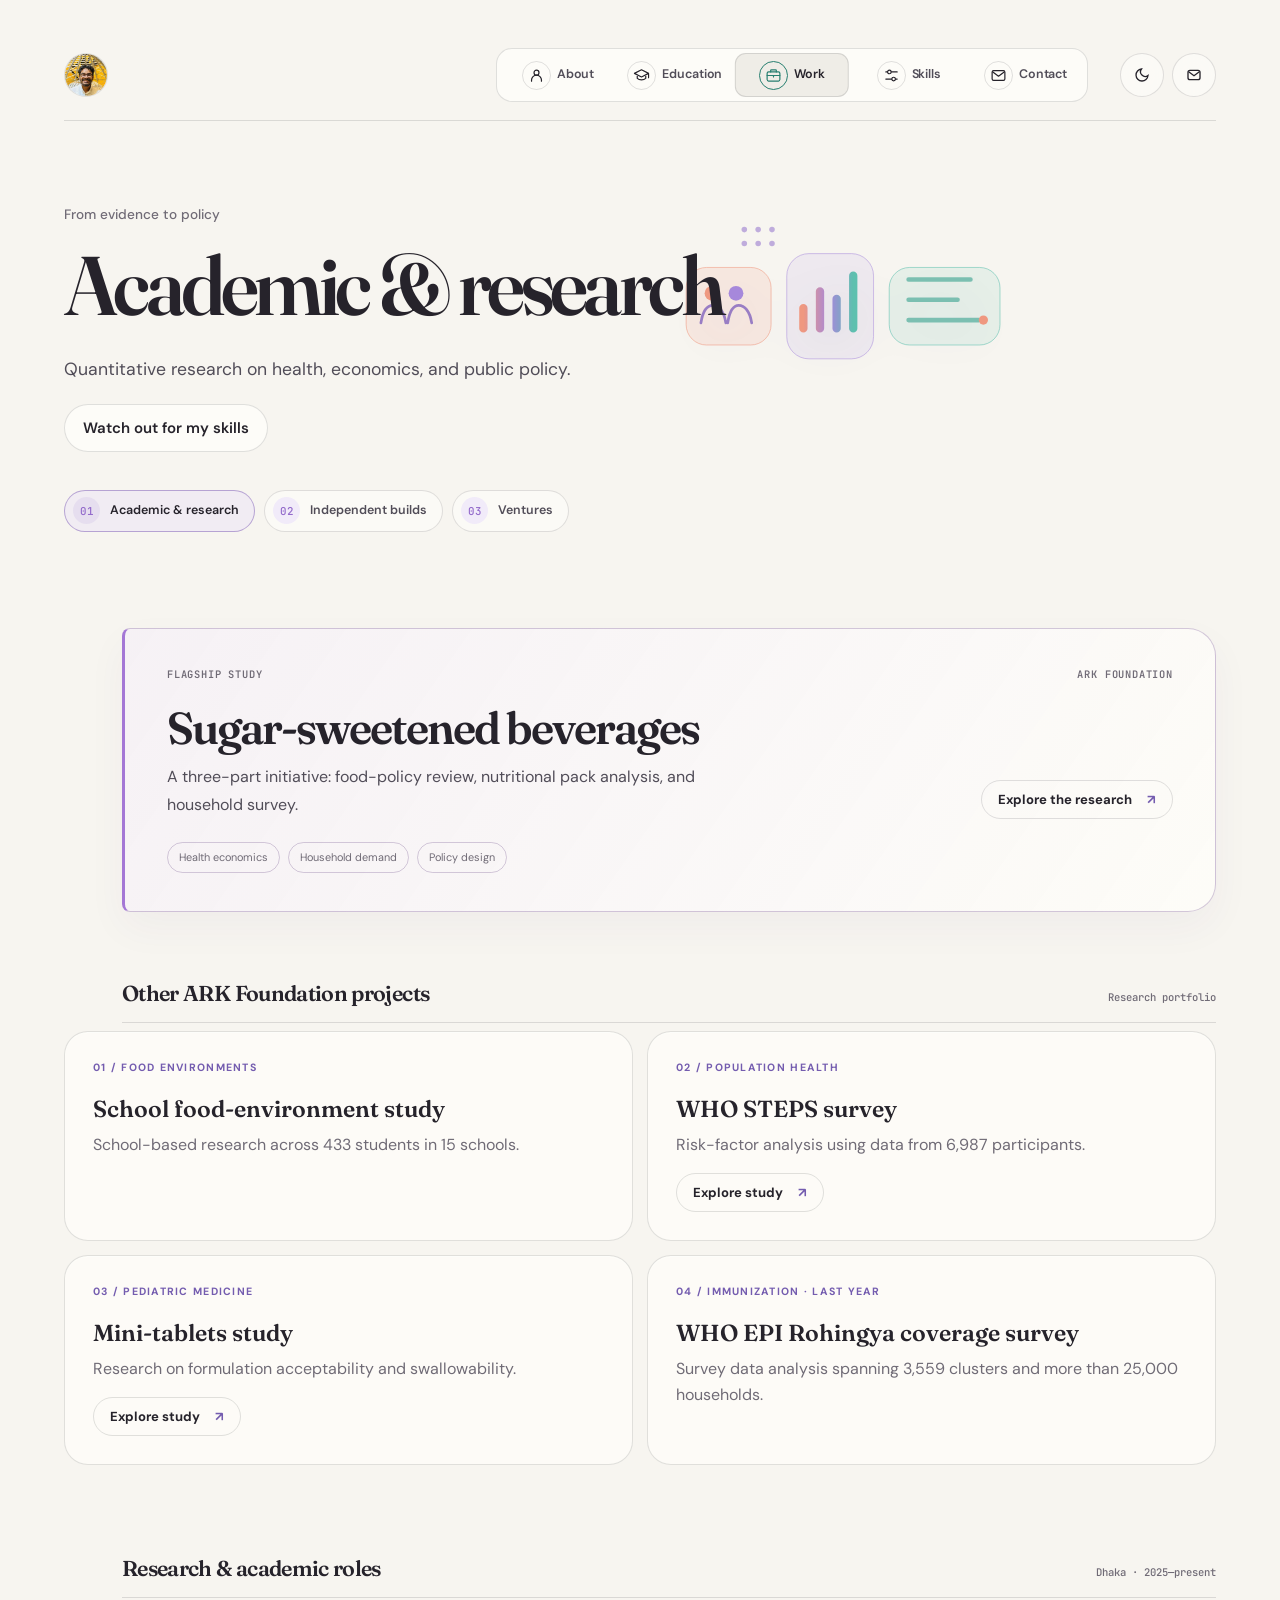
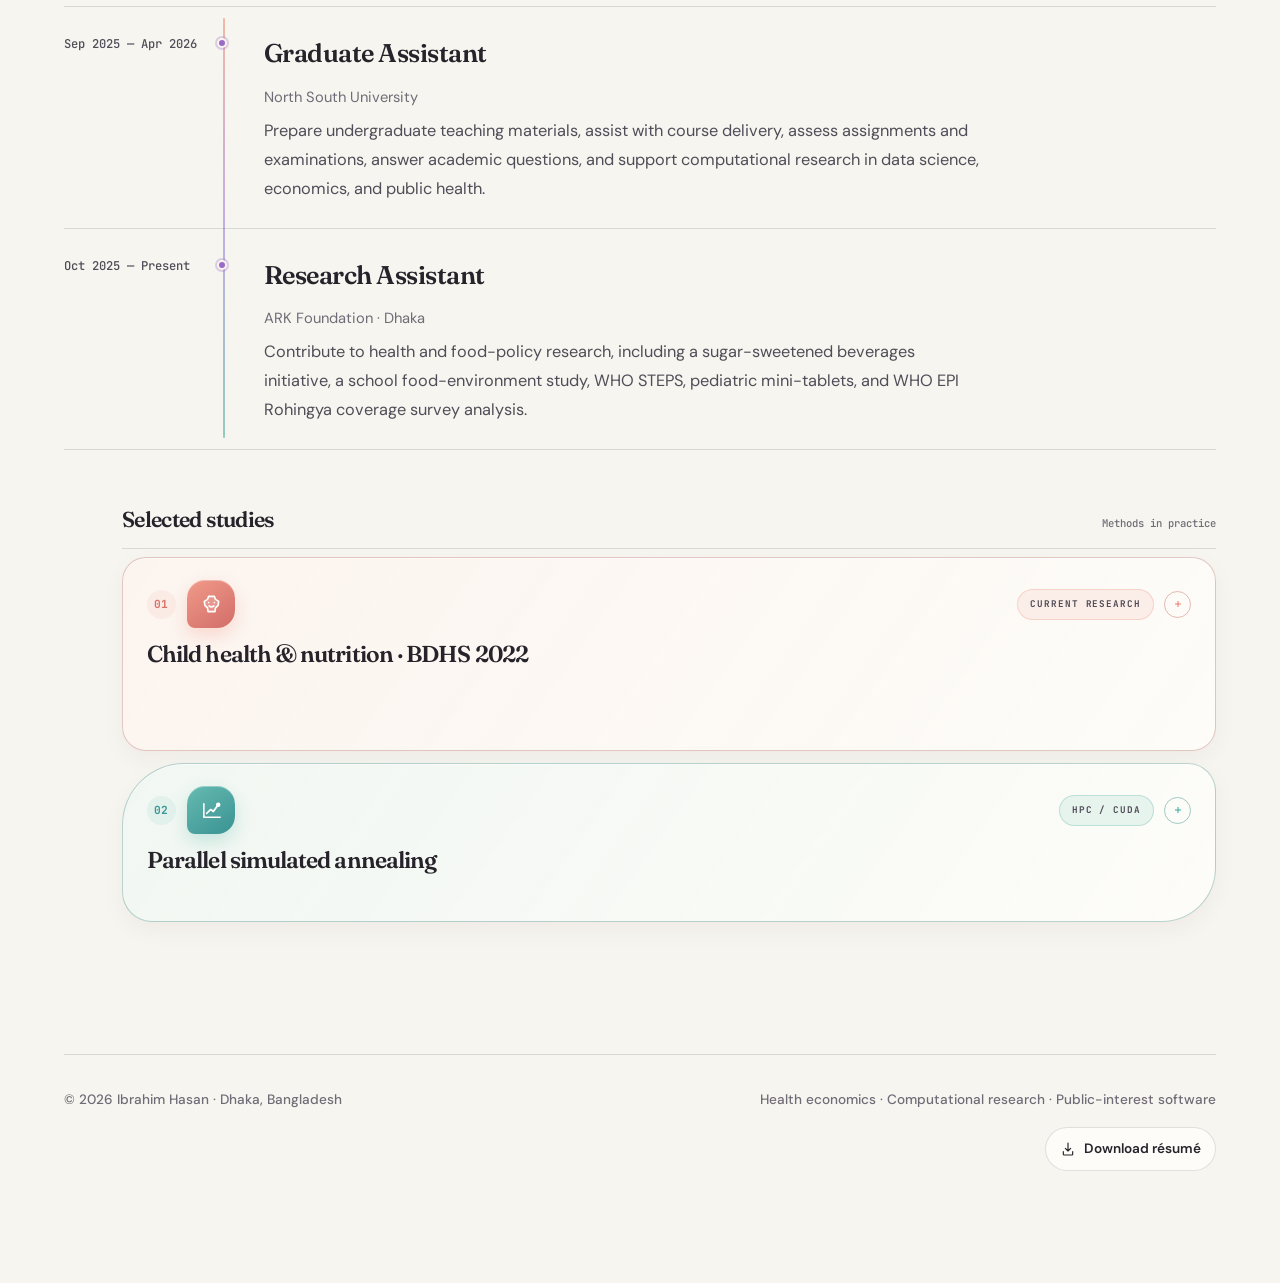
==== commit a4d9a743: "Smooth transitions between portfolio pages" ====
--- a/academic-research.html
+++ b/academic-research.html
@@ -11,7 +11,7 @@
   <link rel="preconnect" href="https://fonts.googleapis.com">
   <link rel="preconnect" href="https://fonts.gstatic.com" crossorigin>
   <link href="https://fonts.googleapis.com/css2?family=DM+Sans:ital,opsz,wght@0,9..40,400;0,9..40,500;0,9..40,600;0,9..40,700;0,9..40,800;1,9..40,500;1,9..40,700&family=Fraunces:ital,opsz,wght@0,9..144,400;0,9..144,500;0,9..144,600;1,9..144,400;1,9..144,500;1,9..144,600&family=JetBrains+Mono:wght@400;500&display=swap" rel="stylesheet">
-  <link rel="stylesheet" href="css/style.css?v=7.18">
+  <link rel="stylesheet" href="css/style.css?v=7.19">
 </head>
 <body data-page="work">
   <div class="app-container">
--- a/css/style.css
+++ b/css/style.css
@@ -3434,20 +3434,26 @@
   box-shadow: inset 0 1px 0 color-mix(in srgb, white 18%, transparent), 0 3px 12px color-mix(in srgb, var(--nav-tone) 9%, transparent);
 }
 
-/* Animate the incoming content without waiting for a document snapshot. */
+/* Keep navigation continuity across document loads without recoloring the page. */
+@view-transition { navigation: auto; }
+
 @media (prefers-reduced-motion: no-preference) {
-  body[data-page] main { animation: portfolio-content-in 320ms cubic-bezier(.2, .65, .3, 1); }
-  body[data-page] main .page-step-source { animation: portfolio-step-in 340ms var(--motion-glide); }
-}
-
-@keyframes portfolio-content-in {
-  from { opacity: .9; translate: 0 8px; }
-  to { opacity: 1; translate: none; }
-}
-
-@keyframes portfolio-step-in {
-  from { translate: 0 4px; }
-  to { translate: none; }
+  ::view-transition-old(root) {
+    animation: page-leave 180ms cubic-bezier(.4, 0, 1, 1) both;
+  }
+
+  ::view-transition-new(root) {
+    animation: page-arrive 420ms cubic-bezier(.2, .75, .25, 1) both;
+  }
+}
+
+@keyframes page-leave {
+  to { opacity: .72; }
+}
+
+@keyframes page-arrive {
+  from { opacity: .72; transform: translateY(5px); }
+  to { opacity: 1; transform: translateY(0); }
 }
 
 body[data-page] .site-header,
